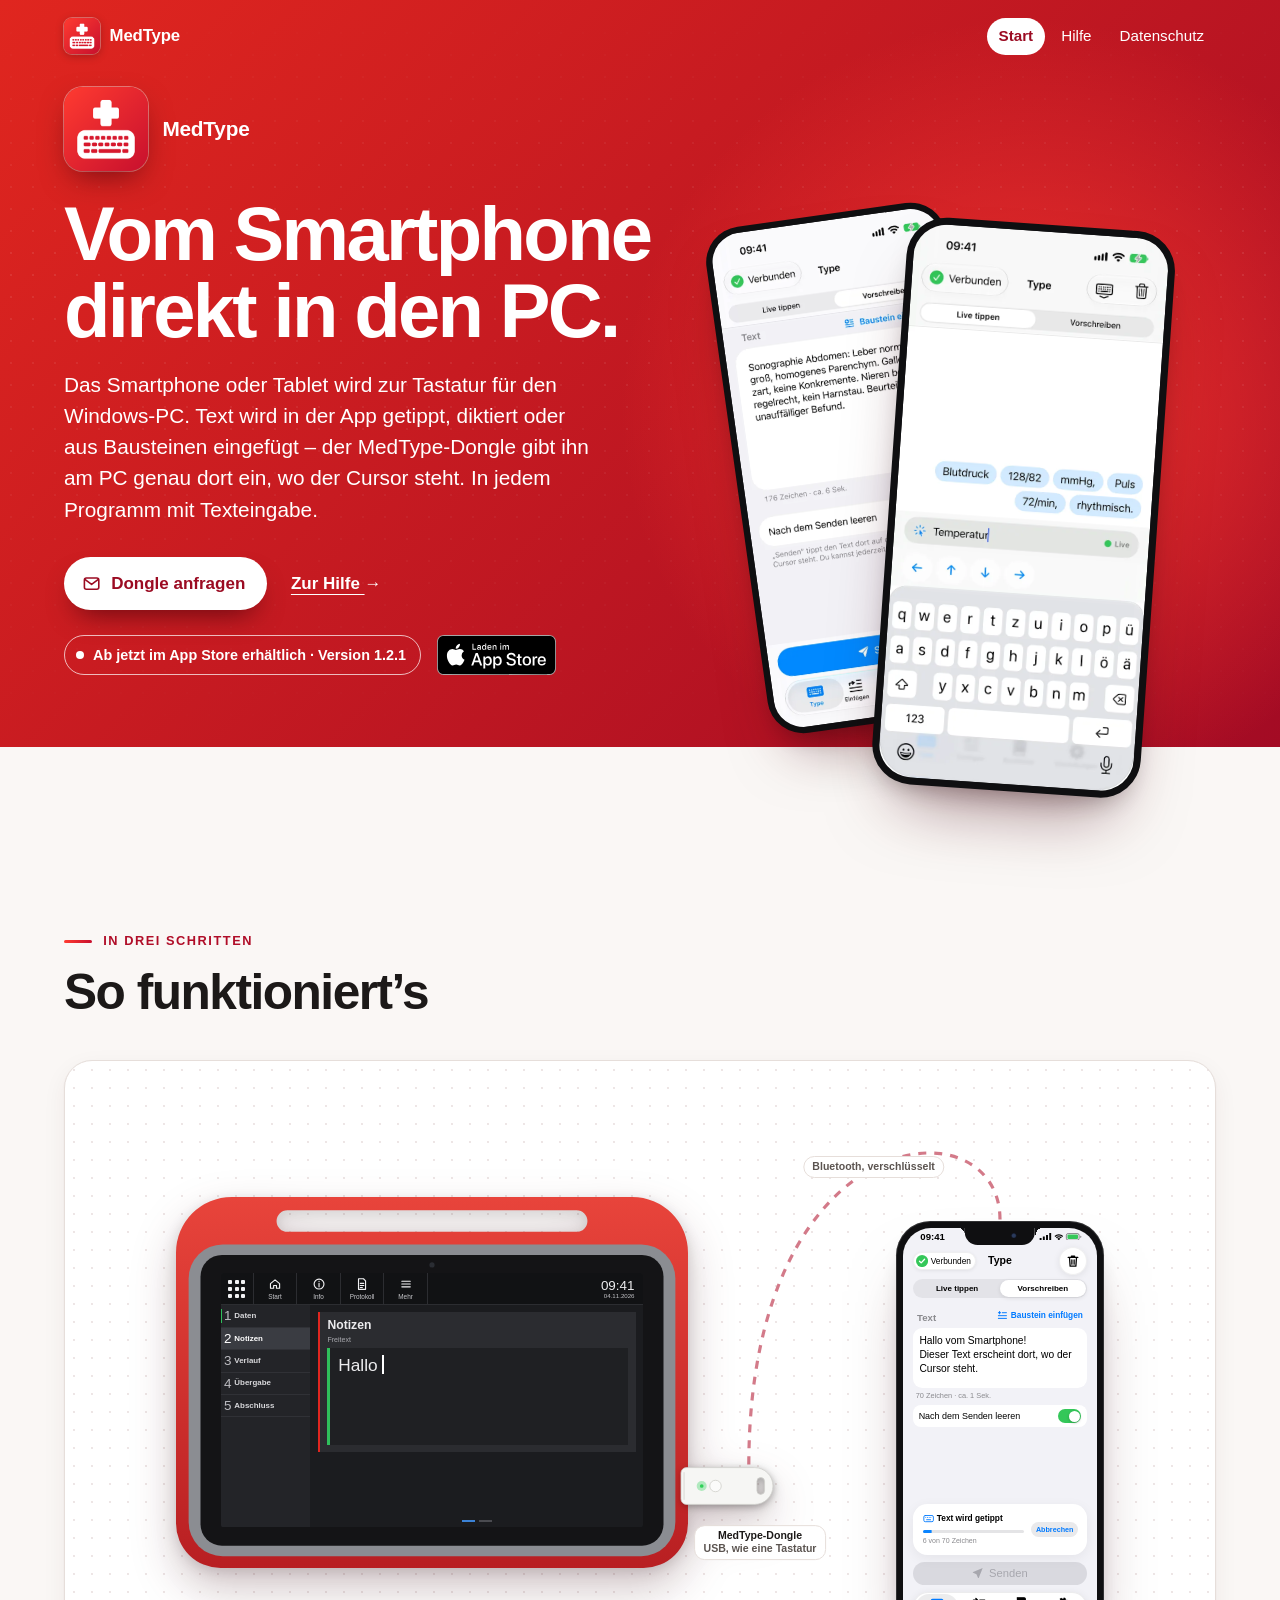
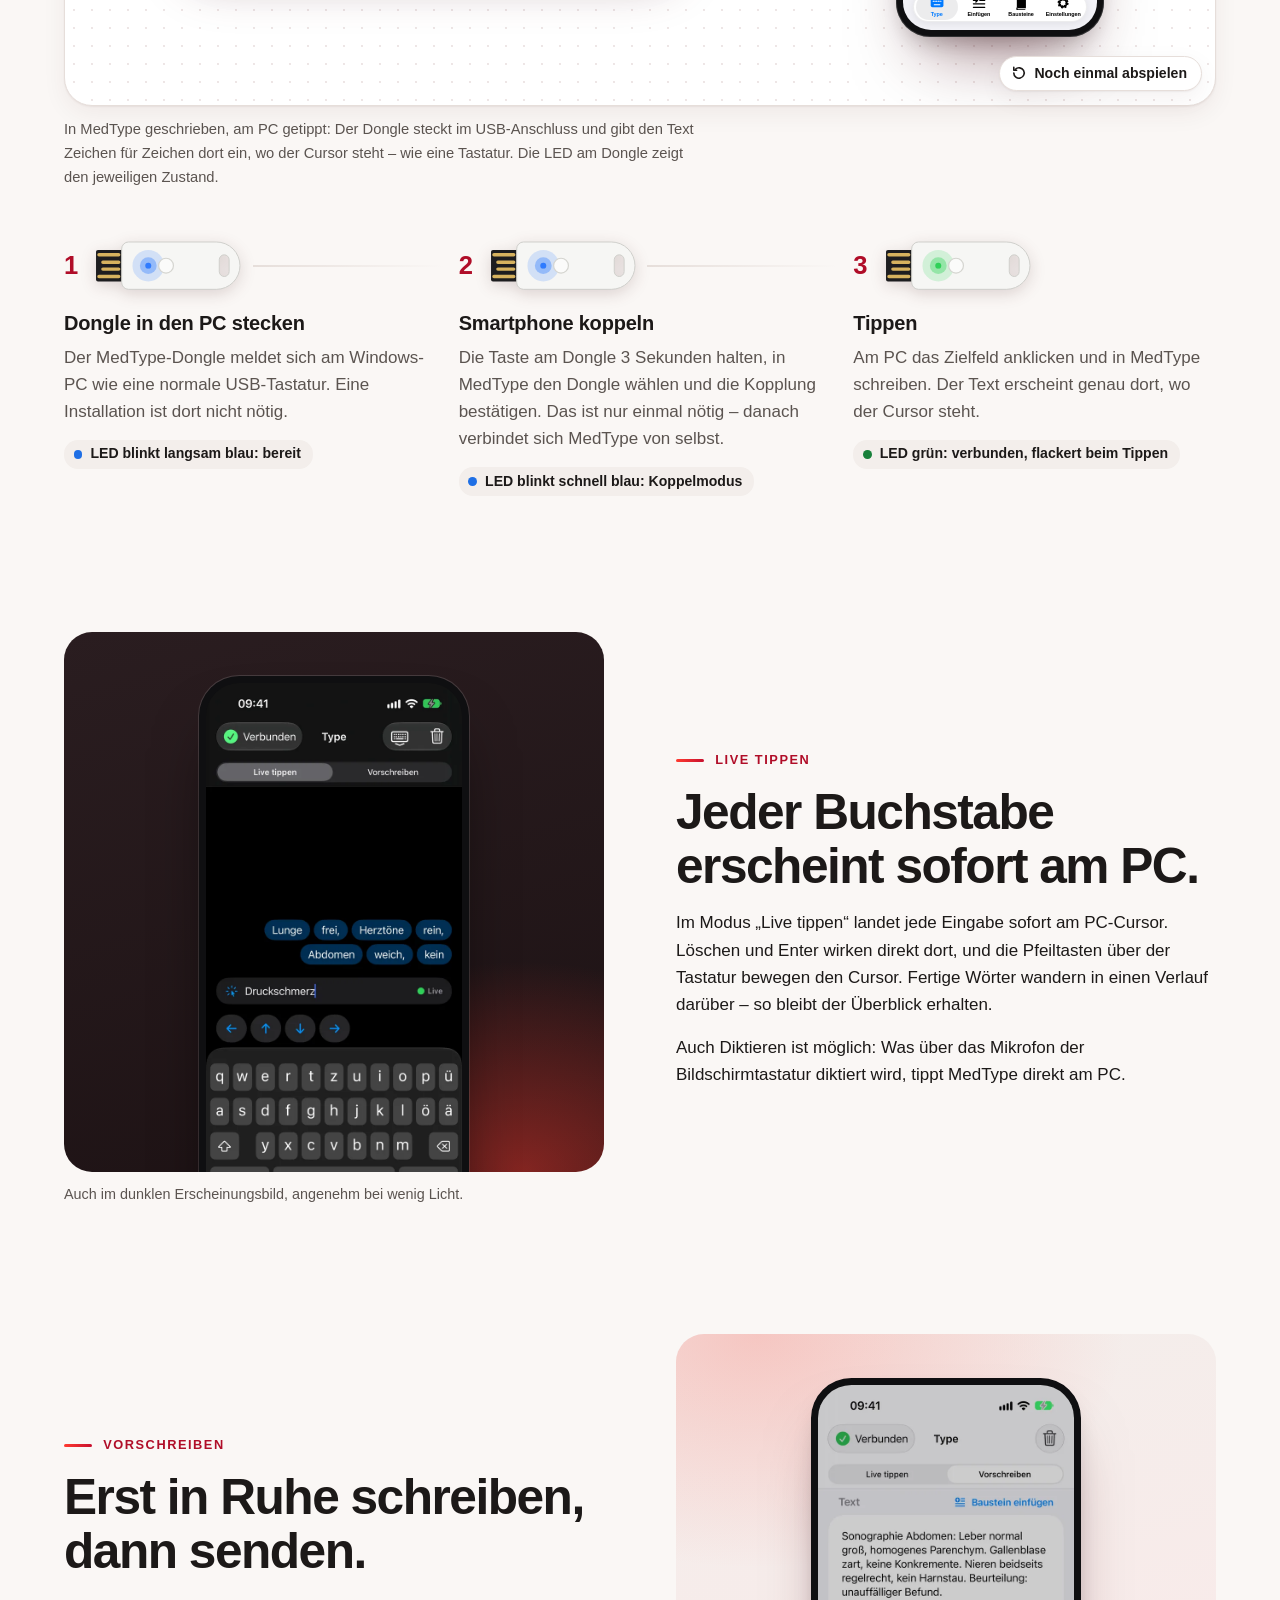
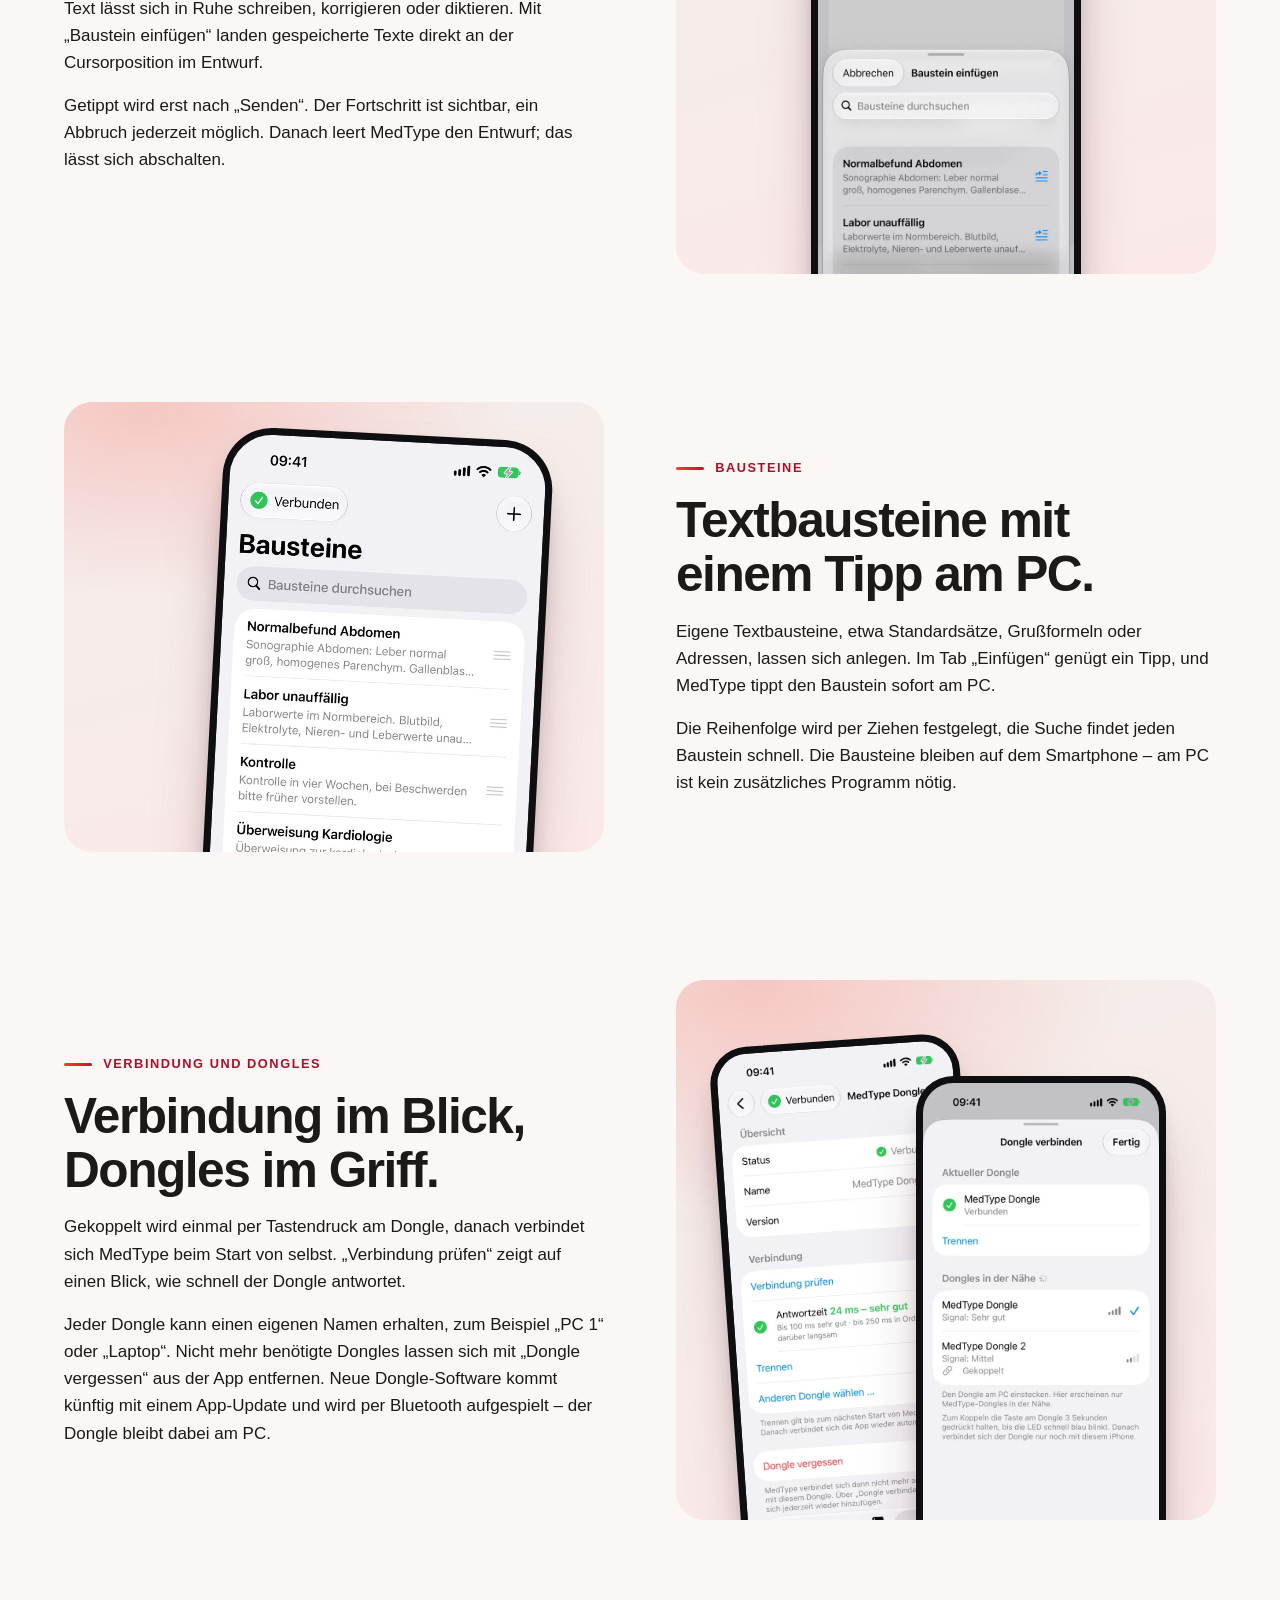
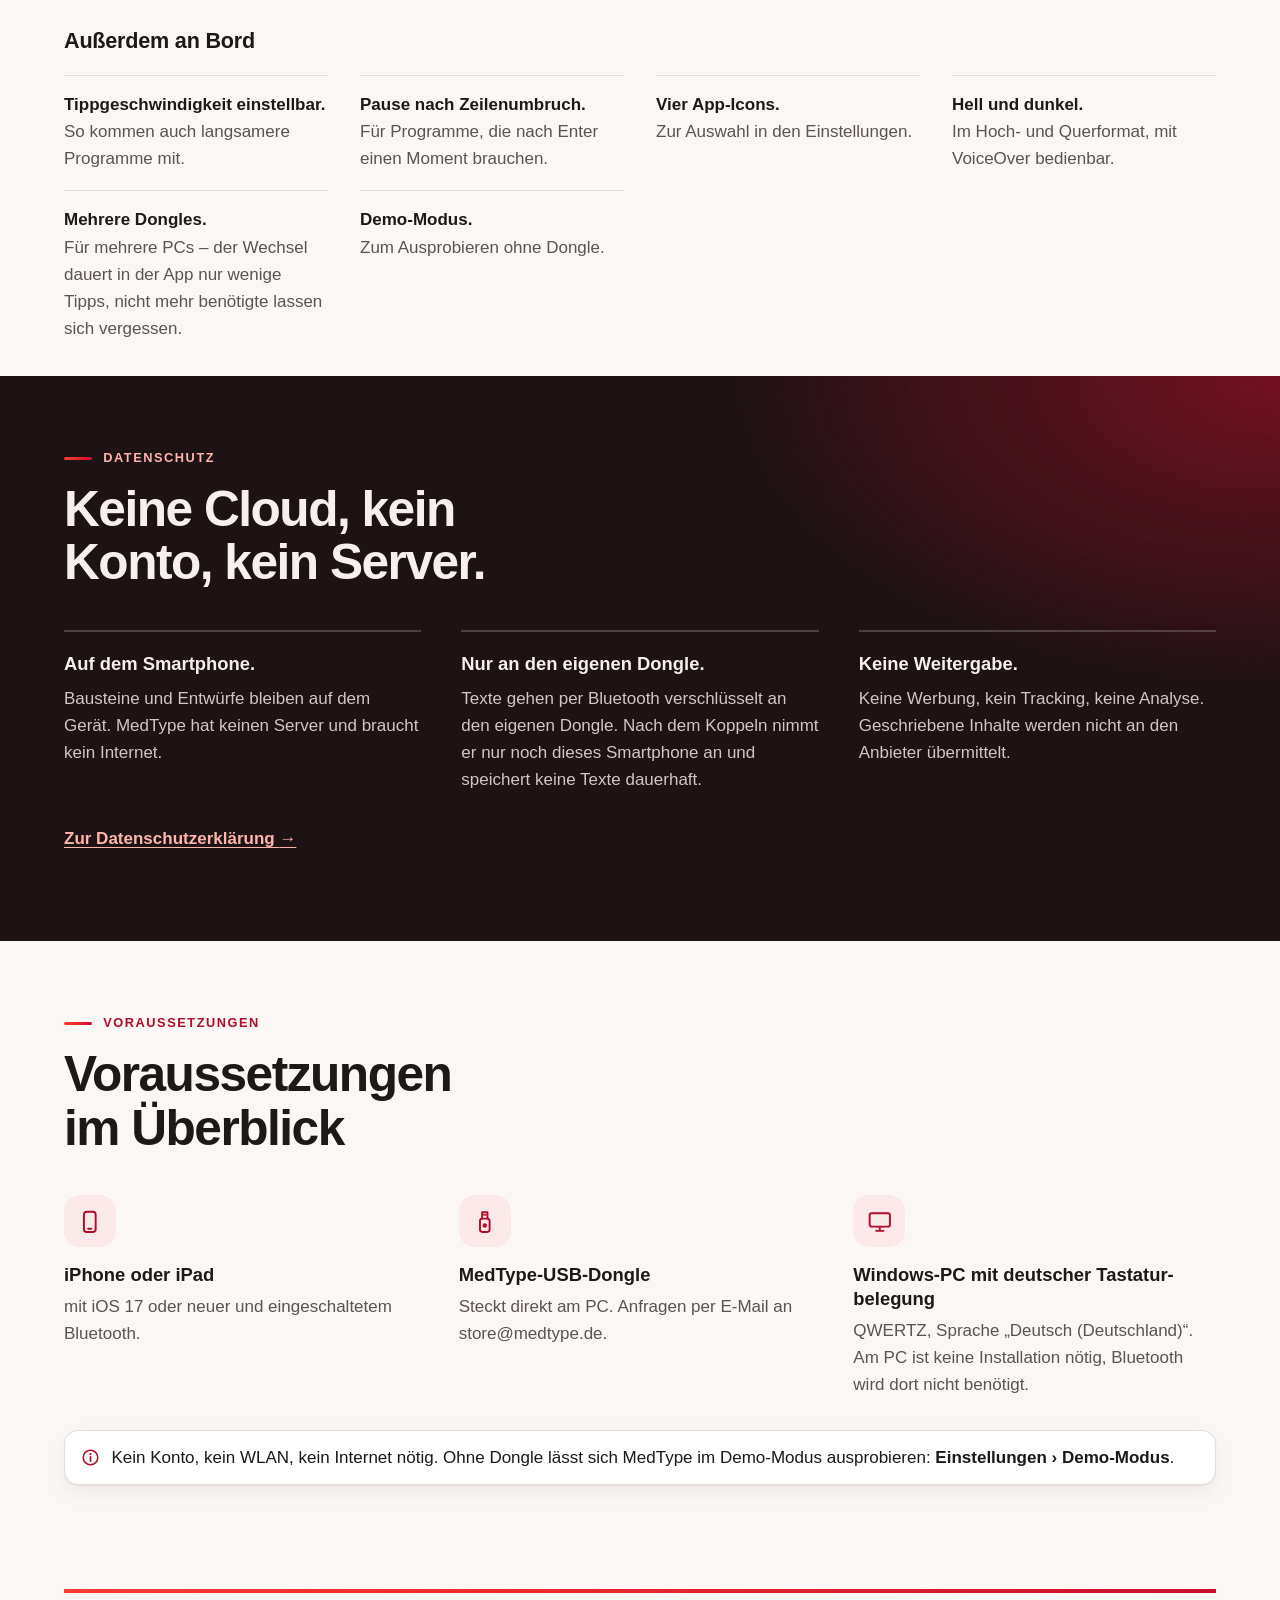
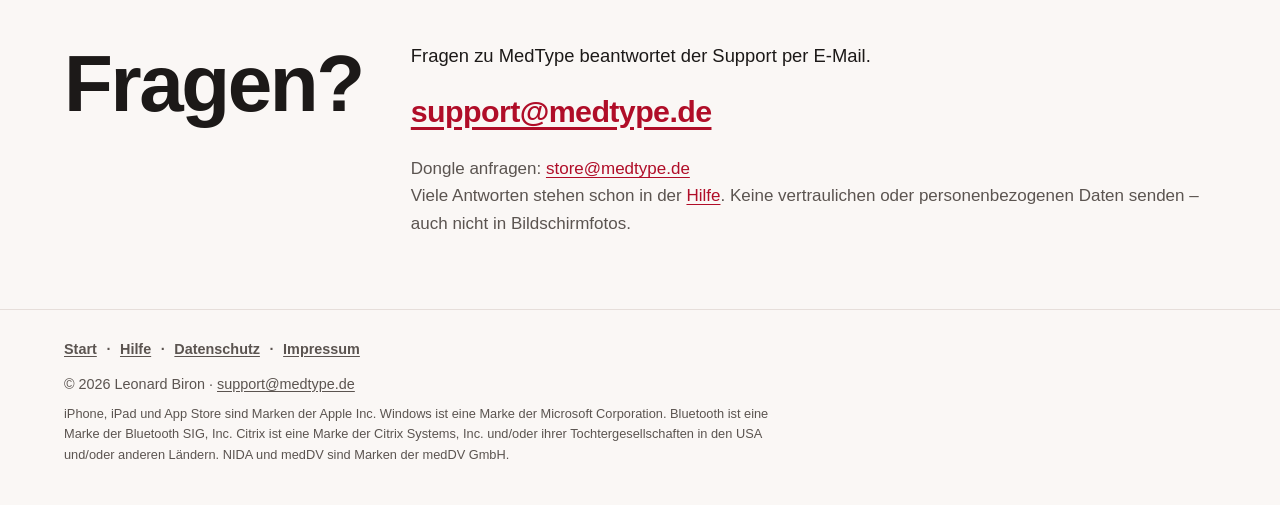
==== index.html @ 0b3026fb "feat: Häufige Frage zu NIDA mit Hinweis und Markenhinweis für NIDA und medDV" ====
<!doctype html>
<html lang="de">
<head>
<meta charset="utf-8">
<meta name="viewport" content="width=device-width, initial-scale=1">
<meta name="color-scheme" content="light dark">
<meta name="google-site-verification" content="3p1CCMDouJlYl9yKoVGv254EVnfVatpFB9HEqiTGylo">
<title>MedType – Smartphone als Tastatur für den Windows-PC</title>
<script>/* Adresse ohne „.html“ anzeigen */(function(){var p=location.pathname;if(/\.html$/.test(p)){history.replaceState(null,"",(/\/index\.html$/.test(p)?p.replace(/index\.html$/,""):p.replace(/\.html$/,""))+location.search+location.hash)}})();</script>
<meta name="description" content="Mit MedType und dem USB-Dongle wird das Smartphone oder Tablet zur Tastatur für den Windows-PC: tippen, diktieren, Textbausteine. Am PC ist keine Installation nötig.">
<meta name="theme-color" content="#e0261f" media="(prefers-color-scheme: light)">
<meta name="theme-color" content="#9e1a1f" media="(prefers-color-scheme: dark)">
<meta property="og:type" content="website">
<meta property="og:locale" content="de_DE">
<meta property="og:site_name" content="MedType">
<meta property="og:title" content="MedType – Smartphone als Tastatur für den PC">
<meta property="og:description" content="Tippen, diktieren, Textbausteine – der MedType-Dongle tippt den Text am Windows-PC dort, wo der Cursor steht. Keine Installation, kein Konto, keine Cloud.">
<meta property="og:url" content="https://medtype.de/">
<meta property="og:image" content="https://medtype.de/assets/og-image.jpg">
<meta property="og:image:width" content="1200">
<meta property="og:image:height" content="630">
<meta property="og:image:alt" content="MedType-App-Icon, der Satz „Vom Smartphone direkt in den PC.“ und zwei Smartphones mit der App">
<meta name="twitter:card" content="summary_large_image">
<link rel="icon" type="image/png" sizes="64x64" href="assets/favicon-64.png">
<link rel="apple-touch-icon" href="assets/apple-touch-icon.png">
<link rel="canonical" href="https://medtype.de/">
<!-- Seitenname für die Google-Suche: zeigt „MedType“ statt „medtype.de“ über dem Treffer. -->
<script type="application/ld+json">
{
  "@context": "https://schema.org",
  "@type": "WebSite",
  "name": "MedType",
  "alternateName": "MedType App",
  "url": "https://medtype.de/"
}
</script>
<link rel="stylesheet" href="assets/site.css?v=4">
<link rel="stylesheet" href="assets/home.css?v=6">
<link rel="stylesheet" href="assets/devices.css?v=2">
<link rel="stylesheet" href="assets/flow.css?v=4">
</head>
<body class="home">
<a class="skip" href="#titel">Zum Inhalt springen</a>

<header class="band hero-band">
  <div class="band-inner">
    <div class="topnav">
      <a class="brand" href="./">
        <img src="assets/icon-256.png" width="36" height="36" alt="">
        <span class="brand-name">MedType</span>
      </a>
      <nav class="site-nav" aria-label="Hauptnavigation">
        <ul>
          <li><a href="./" aria-current="page">Start</a></li>
          <li><a href="/hilfe">Hilfe</a></li>
          <li><a href="/datenschutz">Datenschutz</a></li>
        </ul>
      </nav>
    </div>

    <div class="hero">
      <div class="hero-copy">
        <p class="hero-app">
          <img class="hero-icon" src="assets/icon-256.png" width="84" height="84" alt="">
          MedType
        </p>
        <h1 id="titel">Vom Smartphone direkt in den PC.</h1>
        <p class="hero-lead">Das Smartphone oder Tablet wird zur Tastatur für den Windows-PC. Text wird in der App getippt,
          diktiert oder aus Bausteinen eingefügt – der MedType-Dongle gibt ihn am PC genau
          dort ein, wo der Cursor steht. In jedem Programm mit Texteingabe.</p>
        <div class="hero-actions">
          <a class="hero-cta" href="mailto:store@medtype.de?subject=Dongle%20f%C3%BCr%20MedType">
            <svg viewBox="0 0 24 24" aria-hidden="true" fill="none" stroke="currentColor" stroke-width="2" stroke-linecap="round" stroke-linejoin="round"><rect x="3" y="5" width="18" height="14" rx="2.5"/><path d="m4 7 8 6 8-6"/></svg>
            Dongle anfragen
          </a>
          <a class="hero-link" href="/hilfe">Zur Hilfe <span aria-hidden="true">→</span></a>
        </div>
        <div class="hero-meta">
          <p class="status"><span class="status-dot" aria-hidden="true"></span>Ab jetzt im App Store erhältlich · Version 1.2.1</p>
          <a class="app-store-badge" href="https://apps.apple.com/de/app/medtype/id6821332885"
            aria-label="MedType im App Store laden">
            <img src="assets/app-store-de.svg" alt="Laden im App Store" width="120" height="40">
          </a>
        </div>
      </div>

      <div class="hero-visual">
        <div class="phone phone--back">
          <picture>
            <source type="image/webp" srcset="assets/02-vorschreiben.webp">
            <img src="assets/02-vorschreiben.jpg" width="600" height="1304" decoding="async"
              alt="MedType im Modus „Vorschreiben“: ein fertig geschriebener Beispieltext, darunter der Schalter „Nach dem Senden leeren“ und der Knopf „Senden“.">
          </picture>
        </div>
        <div class="phone phone--front">
          <picture>
            <source type="image/webp" srcset="assets/01-live-tippen.webp">
            <img src="assets/01-live-tippen.jpg" width="600" height="1304" fetchpriority="high" decoding="async"
              alt="MedType im Modus „Live tippen“: Die bereits getippten Wörter stehen als Verlauf über der Eingabezeile, darunter Pfeiltasten und die Bildschirmtastatur.">
          </picture>
        </div>
      </div>
    </div>
  </div>
</header>

<main id="inhalt">

  <section class="section how" aria-labelledby="so">
    <div class="wrap">
      <div class="section-head">
        <p class="kicker">In drei Schritten</p>
        <h2 class="display" id="so">So funktioniert’s</h2>
      </div>

      <figure class="flow">
        <div class="flow-frame">
          <div class="flow-stage" role="img"
            aria-label="Ein robuster Tablet-PC mit Griff, an der rechten Seite unten steckt der MedType-Dongle im USB-Anschluss. Daneben ein Smartphone mit MedType im Modus „Vorschreiben“. Nach „Senden“ geht der Text verschlüsselt per Bluetooth an den Dongle und erscheint auf dem Tablet-PC Zeichen für Zeichen im Textfeld, dort wo der Cursor steht.">
            <div class="flow-scene">

              <!-- Robuster Tablet-PC mit Griff; der Dongle steckt rechts unten seitlich im USB-Anschluss -->
              <div class="fl-pad">
                <svg class="fl-pad-art" viewBox="0 0 1380 1000" aria-hidden="true">
                  <defs>
                    <linearGradient id="fl-shell" x1="0" y1="0" x2="0" y2="1">
                      <stop offset="0" class="fl-shell-hi"/>
                      <stop offset="1" class="fl-shell-lo"/>
                    </linearGradient>
                  </defs>
                  <path fill="url(#fl-shell)" fill-rule="evenodd"
                    d="M150 0H1230A150 150 0 0 1 1380 150V880A120 120 0 0 1 1260 1000H120A120 120 0 0 1 0 880V150A150 150 0 0 1 150 0ZM300 36H1080A29 29 0 0 1 1109 65A29 29 0 0 1 1080 94H300A29 29 0 0 1 271 65A29 29 0 0 1 300 36Z"/>
                  <rect class="fl-bumper" x="34" y="128" width="1312" height="840" rx="92"/>
                  <rect class="fl-bezel" x="66" y="156" width="1248" height="784" rx="58"/>
                  <circle class="fl-cam" cx="690" cy="183" r="7"/>
                  <rect class="fl-port" x="1366" y="747" width="14" height="66" rx="3"/>
                </svg>
                <div class="fl-screen">
                  <div class="fl-toolbar">
                    <span class="fl-apps"><i></i><i></i><i></i><i></i><i></i><i></i><i></i><i></i><i></i></span>
                    <span class="fl-tool"><svg viewBox="0 0 20 20"><path d="M3.5 9.5 10 4l6.5 5.5V16h-4.5v-4h-4v4H3.5z"/></svg><em>Start</em></span>
                    <span class="fl-tool"><svg viewBox="0 0 20 20"><circle cx="10" cy="10" r="7"/><path d="M10 9v5M10 6.2v.1"/></svg><em>Info</em></span>
                    <span class="fl-tool"><svg viewBox="0 0 20 20"><path d="M5 2.5h7l3 3v12H5zM7.5 9h5M7.5 12h5M7.5 15h3"/></svg><em>Protokoll</em></span>
                    <span class="fl-tool"><svg viewBox="0 0 20 20"><path d="M4 6h12M4 10h12M4 14h12"/></svg><em>Mehr</em></span>
                    <span class="fl-clock"><b>09:41</b><small>04.11.2026</small></span>
                  </div>
                  <div class="fl-body">
                    <ol class="fl-nav">
                      <li><b>1</b>Daten</li>
                      <li class="is-on"><b>2</b>Notizen</li>
                      <li><b>3</b>Verlauf</li>
                      <li><b>4</b>Übergabe</li>
                      <li><b>5</b>Abschluss</li>
                    </ol>
                    <div class="fl-main">
                      <div class="fl-card">
                        <p class="fl-card-title">Notizen</p>
                        <p class="fl-label">Freitext</p>
                        <div class="fl-input"><span class="fl-typed">Hallo vom Smartphone!
Dieser Text erscheint dort, wo der Cursor steht.</span><span class="fl-caret"></span></div>
                      </div>
                      <span class="fl-pages"><i class="is-on"></i><i></i></span>
                    </div>
                  </div>
                </div>
                <svg class="fl-dongle" viewBox="0 0 120 48" aria-hidden="true">
                  <path class="fl-case" fill-rule="evenodd"
                    d="M7 0H96A24 24 0 0 1 96 48H7A7 7 0 0 1 0 41V7A7 7 0 0 1 7 0ZM99 18A5 5 0 0 1 109 18V30A5 5 0 0 1 99 30Z"/>
                  <path class="fl-case-edge" d="M4 6V42"/>
                  <circle class="fl-led-glow" cx="27" cy="24" r="6.5"/>
                  <circle class="fl-led" cx="27" cy="24" r="2.4"/>
                  <circle class="fl-button" cx="45" cy="24" r="7.5"/>
                </svg>
              </div>

              <!-- Funkstrecke von der Oberkante des Smartphones zum Dongle; schmal untereinander, breit nebeneinander -->
              <svg class="fl-wire fl-wire--narrow" viewBox="0 0 240 480" aria-hidden="true">
                <path class="fl-dash" d="M120 249C120 190 214 175 214 121"/>
                <path class="fl-pulse" pathLength="100" d="M120 249C120 190 214 175 214 121"/>
                <path class="fl-pulse fl-pulse--2" pathLength="100" d="M120 249C120 190 214 175 214 121"/>
                <path class="fl-pulse fl-pulse--3" pathLength="100" d="M120 249C120 190 214 175 214 121"/>
              </svg>
              <svg class="fl-wire fl-wire--wide" viewBox="0 0 580 340" aria-hidden="true">
                <path class="fl-dash" d="M515 74C515 0 358 10 358 228"/>
                <path class="fl-pulse" pathLength="100" d="M515 74C515 0 358 10 358 228"/>
                <path class="fl-pulse fl-pulse--2" pathLength="100" d="M515 74C515 0 358 10 358 228"/>
                <path class="fl-pulse fl-pulse--3" pathLength="100" d="M515 74C515 0 358 10 358 228"/>
              </svg>
              <span class="fl-tag fl-tag--bt">Bluetooth, <span>verschlüsselt</span></span>
              <span class="fl-tag fl-tag--usb"><b>MedType-Dongle</b> <span>USB, wie eine Tastatur</span></span>

              <!-- Smartphone mit MedType im Modus „Vorschreiben“ -->
              <div class="fl-phone">
                <div class="fl-app">
                  <span class="fl-notch"></span>
                  <div class="fl-statusbar">
                    <span>09:41</span>
                    <svg viewBox="0 0 66 12"><path d="M1 8h3v4H1zM6 5.5h3V12H6zM11 3h3v9h-3zM16 0h3v12h-3zM31 11.5l-2.4-2.5a3.4 3.4 0 0 1 4.8 0zM26.4 6.8a6.5 6.5 0 0 1 9.2 0l-1.5 1.5a4.4 4.4 0 0 0-6.2 0zM24.2 4.6a9.6 9.6 0 0 1 13.6 0l-1.5 1.5a7.5 7.5 0 0 0-10.6 0z"/><rect x="42.75" y=".75" width="20" height="10.5" rx="3" fill="none" stroke="currentColor" stroke-opacity=".45" stroke-width="1.5"/><rect x="44.5" y="2.5" width="16.5" height="7" rx="1.6" class="fl-battery"/><path d="M64.5 4.2v3.6a1.8 1.8 0 0 0 0-3.6z" opacity=".45"/></svg>
                  </div>
                  <div class="fl-head">
                    <span class="fl-chip"><svg viewBox="0 0 20 20"><circle cx="10" cy="10" r="10" class="fl-ok"/><path d="m5.8 10.3 2.8 2.8 5.6-6" fill="none" stroke="#fff" stroke-width="2.2" stroke-linecap="round" stroke-linejoin="round"/></svg>Verbunden</span>
                    <b class="fl-title">Type</b>
                    <span class="fl-round"><svg viewBox="0 0 20 20" fill="none" stroke="currentColor" stroke-width="1.6" stroke-linecap="round" stroke-linejoin="round"><path d="M4 5.5h12M8 5.5V4h4v1.5M5.6 5.5l.8 11h7.2l.8-11M8.6 8.5v5.5M11.4 8.5v5.5"/></svg></span>
                  </div>
                  <div class="fl-seg"><span>Live tippen</span><span class="is-on">Vorschreiben</span></div>
                  <div class="fl-row">
                    <span>Text</span>
                    <span class="fl-link"><svg viewBox="0 0 20 20" fill="none" stroke="currentColor" stroke-width="1.8" stroke-linecap="round"><path d="M2.5 5h4.5M4.75 2.75v4.5M10 5h7.5M2.5 10.5h15M2.5 15.5h15"/></svg>Baustein einfügen</span>
                  </div>
                  <p class="fl-field"><span class="fl-draft">Hallo vom Smartphone!<br>Dieser Text erscheint dort, wo der Cursor steht.</span><span class="fl-ph">Text schreiben, einfügen oder diktieren</span></p>
                  <p class="fl-count"><span class="fl-count-full">70 Zeichen · ca. 1 Sek.</span><span class="fl-count-empty">0 Zeichen</span></p>
                  <p class="fl-toggle"><span>Nach dem Senden leeren</span><i class="fl-switch"></i></p>
                  <div class="fl-space">
                    <div class="fl-progress">
                      <div class="fl-busy">
                        <p class="fl-ptitle"><svg viewBox="0 0 20 20" fill="none" stroke="currentColor" stroke-width="1.6" stroke-linecap="round"><rect x="1.5" y="4.5" width="17" height="11" rx="2.5"/><path d="M5 8h.01M8 8h.01M11 8h.01M14 8h.01M6.5 12h7"/></svg>Text wird getippt</p>
                        <span class="fl-pbar"><i></i></span>
                        <p class="fl-psub"><span class="fl-pcount">70</span> von 70 Zeichen</p>
                      </div>
                      <span class="fl-cancel">Abbrechen</span>
                      <div class="fl-done">
                        <svg viewBox="0 0 20 20"><circle cx="10" cy="10" r="10" class="fl-ok"/><path d="m5.8 10.3 2.8 2.8 5.6-6" fill="none" stroke="#fff" stroke-width="2.2" stroke-linecap="round" stroke-linejoin="round"/></svg>
                        <p><b>Fertig getippt</b><span>Der Text steht jetzt auf dem PC.</span></p>
                      </div>
                    </div>
                  </div>
                  <span class="fl-send"><svg viewBox="0 0 20 20"><path d="M18.2 1.8 1.9 8.4c-.7.3-.6 1.2 0 1.5l5.7 2.5 2.5 5.7c.3.6 1.2.7 1.5 0z"/></svg>Senden</span>
                  <div class="fl-tabs">
                    <span class="is-on"><svg viewBox="0 0 20 20"><rect x="1" y="4" width="18" height="12" rx="2.5"/><path d="M4.5 7.5h1.5M8 7.5h1.5M11.5 7.5h1.5M15 7.5h.5M6 12.5h8" stroke="#fff" stroke-width="1.5" stroke-linecap="round"/></svg>Type</span>
                    <span><svg viewBox="0 0 20 20" fill="none" stroke="currentColor" stroke-width="1.8" stroke-linecap="round" stroke-linejoin="round"><path d="M2 6h6m-2.5-2.5L8 6 5.5 8.5M11 6h7M2 11h16M2 16h16"/></svg>Einfügen</span>
                    <span><svg viewBox="0 0 20 20"><path d="M4 2.5h10.5A1.5 1.5 0 0 1 16 4v12.5H5.5a1.5 1.5 0 0 0 0 3H16" fill="none" stroke="currentColor" stroke-width="1.6"/><path d="M4 2.5h10.5A1.5 1.5 0 0 1 16 4v12H5.5A1.5 1.5 0 0 0 4 17.5z"/></svg>Bausteine</span>
                    <span><svg viewBox="0 0 20 20"><circle cx="10" cy="10" r="5.6" fill="none" stroke="currentColor" stroke-width="4.4" stroke-dasharray="2.2 2.2"/><circle cx="10" cy="10" r="5.2" fill="none" stroke="currentColor" stroke-width="2.6"/></svg>Einstellungen</span>
                  </div>
                </div>
              </div>

            </div>
          </div>
        </div>
        <figcaption>In MedType geschrieben, am PC getippt: Der Dongle steckt im USB-Anschluss und gibt den Text
          Zeichen für Zeichen dort ein, wo der Cursor steht – wie eine Tastatur. Die LED am Dongle zeigt den jeweiligen
          Zustand.</figcaption>
      </figure>

      <ol class="how-steps">
        <li>
          <span class="how-stick" aria-hidden="true">
            <b class="how-num">1</b>
            <svg class="dv-stick dv-stick--slow" viewBox="0 0 146 48">
              <rect class="hs-plug" x="0" y="8" width="30" height="32" rx="2"/>
              <path class="hs-pins" d="M3 13h20M7 20.5h16M7 27.5h16M3 35h20"/>
              <path class="hs-case" fill-rule="evenodd"
                d="M33 0H122A24 24 0 0 1 122 48H33A7 7 0 0 1 26 41V7A7 7 0 0 1 33 0ZM125 18A5 5 0 0 1 135 18V30A5 5 0 0 1 125 30Z"/>
              <circle class="hs-hole" cx="53" cy="24" r="3"/>
              <g class="hs-on"><circle cx="53" cy="24" r="16" opacity=".18"/><circle cx="53" cy="24" r="8.5" opacity=".38"/><circle cx="53" cy="24" r="3"/></g>
              <circle class="hs-button" cx="71" cy="24" r="7.5"/>
            </svg>
          </span>
          <h3>Dongle in den PC stecken</h3>
          <p>Der MedType-Dongle meldet sich am Windows-PC wie eine normale USB-Tastatur. Eine Installation ist dort
            nicht nötig.</p>
          <p class="led-note"><span class="led-dot led-dot--blue led-dot--slow" aria-hidden="true"></span>LED blinkt langsam blau:
            bereit</p>
        </li>
        <li>
          <span class="how-stick" aria-hidden="true">
            <b class="how-num">2</b>
            <svg class="dv-stick dv-stick--fast" viewBox="0 0 146 48">
              <rect class="hs-plug" x="0" y="8" width="30" height="32" rx="2"/>
              <path class="hs-pins" d="M3 13h20M7 20.5h16M7 27.5h16M3 35h20"/>
              <path class="hs-case" fill-rule="evenodd"
                d="M33 0H122A24 24 0 0 1 122 48H33A7 7 0 0 1 26 41V7A7 7 0 0 1 33 0ZM125 18A5 5 0 0 1 135 18V30A5 5 0 0 1 125 30Z"/>
              <circle class="hs-hole" cx="53" cy="24" r="3"/>
              <g class="hs-on"><circle cx="53" cy="24" r="16" opacity=".18"/><circle cx="53" cy="24" r="8.5" opacity=".38"/><circle cx="53" cy="24" r="3"/></g>
              <circle class="hs-button" cx="71" cy="24" r="7.5"/>
            </svg>
          </span>
          <h3>Smartphone koppeln</h3>
          <p>Die Taste am Dongle 3 Sekunden halten, in MedType den Dongle wählen und die Kopplung bestätigen. Das ist
            nur einmal nötig – danach verbindet sich MedType von selbst.</p>
          <p class="led-note"><span class="led-dot led-dot--blue led-dot--fast" aria-hidden="true"></span>LED blinkt schnell blau:
            Koppelmodus</p>
        </li>
        <li>
          <span class="how-stick" aria-hidden="true">
            <b class="how-num">3</b>
            <svg class="dv-stick dv-stick--typing" viewBox="0 0 146 48">
              <rect class="hs-plug" x="0" y="8" width="30" height="32" rx="2"/>
              <path class="hs-pins" d="M3 13h20M7 20.5h16M7 27.5h16M3 35h20"/>
              <path class="hs-case" fill-rule="evenodd"
                d="M33 0H122A24 24 0 0 1 122 48H33A7 7 0 0 1 26 41V7A7 7 0 0 1 33 0ZM125 18A5 5 0 0 1 135 18V30A5 5 0 0 1 125 30Z"/>
              <circle class="hs-hole" cx="53" cy="24" r="3"/>
              <g class="hs-on"><circle cx="53" cy="24" r="16" opacity=".18"/><circle cx="53" cy="24" r="8.5" opacity=".38"/><circle cx="53" cy="24" r="3"/></g>
              <circle class="hs-button" cx="71" cy="24" r="7.5"/>
            </svg>
          </span>
          <h3>Tippen</h3>
          <p>Am PC das Zielfeld anklicken und in MedType schreiben. Der Text erscheint genau dort, wo
            der Cursor steht.</p>
          <p class="led-note"><span class="led-dot led-dot--green led-dot--typing" aria-hidden="true"></span>LED grün: verbunden,
            flackert beim Tippen</p>
        </li>
      </ol>
    </div>
  </section>

  <div class="features wrap">

    <section class="feature" aria-labelledby="live">
      <figure class="feature-media">
        <div class="stage stage--dark">
          <div class="phone">
            <picture>
              <source type="image/webp" srcset="assets/08-live-dunkel.webp">
              <img src="assets/08-live-dunkel.jpg" width="600" height="1304" loading="lazy" decoding="async"
                alt="„Live tippen“ im dunklen Erscheinungsbild: Verlauf der getippten Wörter, die Eingabezeile mit dem Hinweis „Live“, Pfeiltasten und Tastatur.">
            </picture>
          </div>
        </div>
        <figcaption>Auch im dunklen Erscheinungsbild, angenehm bei wenig Licht.</figcaption>
      </figure>
      <div class="feature-copy">
        <p class="kicker">Live tippen</p>
        <h2 class="display" id="live">Jeder Buchstabe erscheint sofort am PC.</h2>
        <p>Im Modus „Live tippen“ landet jede Eingabe sofort am PC-Cursor. Löschen und Enter wirken direkt dort,
          und die Pfeiltasten über der Tastatur bewegen den Cursor. Fertige Wörter wandern in einen Verlauf darüber –
          so bleibt der Überblick erhalten.</p>
        <p>Auch Diktieren ist möglich: Was über das Mikrofon der Bildschirmtastatur diktiert wird, tippt MedType
          direkt am PC.</p>
      </div>
    </section>

    <section class="feature feature--flip" aria-labelledby="vorschreiben">
      <figure class="feature-media">
        <div class="stage">
          <div class="phone">
            <picture>
              <source type="image/webp" srcset="assets/03-baustein-einfuegen.webp">
              <img src="assets/03-baustein-einfuegen.jpg" width="600" height="1304" loading="lazy" decoding="async"
                alt="Auswahl „Baustein einfügen“ über einem Entwurf: ein Suchfeld und eine Liste gespeicherter Textbausteine, jeweils mit Titel und Textanfang.">
            </picture>
          </div>
        </div>
      </figure>
      <div class="feature-copy">
        <p class="kicker">Vorschreiben</p>
        <h2 class="display" id="vorschreiben">Erst in Ruhe schreiben, dann senden.</h2>
        <p>Text lässt sich in Ruhe schreiben, korrigieren oder diktieren. Mit „Baustein einfügen“ landen gespeicherte Texte
          direkt an der Cursorposition im Entwurf.</p>
        <p>Getippt wird erst nach „Senden“. Der Fortschritt ist sichtbar, ein Abbruch jederzeit möglich.
          Danach leert MedType den Entwurf; das lässt sich abschalten.</p>
      </div>
    </section>

    <section class="feature" aria-labelledby="bausteine">
      <figure class="feature-media">
        <div class="stage stage--wide">
          <div class="phone">
            <picture>
              <source type="image/webp" srcset="assets/05-bausteine.webp">
              <img src="assets/05-bausteine.jpg" width="600" height="1304" loading="lazy" decoding="async"
                alt="Tab „Bausteine“ mit Suchfeld und einer Liste eigener Textbausteine mit Titel und Textanfang, rechts in jeder Zeile ein Griff zum Umsortieren.">
            </picture>
          </div>
        </div>
      </figure>
      <div class="feature-copy">
        <p class="kicker">Bausteine</p>
        <h2 class="display" id="bausteine">Textbausteine mit einem Tipp am PC.</h2>
        <p>Eigene Textbausteine, etwa Standardsätze, Grußformeln oder Adressen, lassen sich anlegen. Im Tab „Einfügen“
          genügt ein Tipp, und MedType tippt den Baustein sofort am PC.</p>
        <p>Die Reihenfolge wird per Ziehen festgelegt, die Suche findet jeden Baustein schnell. Die Bausteine bleiben
          auf dem Smartphone – am PC ist kein zusätzliches Programm nötig.</p>
      </div>
    </section>

    <section class="feature feature--flip" aria-labelledby="verbindung">
      <figure class="feature-media">
        <div class="stage stage--duo">
          <div class="phone">
            <picture>
              <source type="image/webp" srcset="assets/06-dongle.webp">
              <img src="assets/06-dongle.jpg" width="600" height="1304" loading="lazy" decoding="async"
                alt="Dongle-Seite in den Einstellungen: Status „Verbunden“, Name „MedType Dongle“, Version 4.2, „Verbindung prüfen“ mit der Antwortzeit 24 ms – sehr gut, und darunter „Dongle vergessen“.">
            </picture>
          </div>
          <div class="phone">
            <picture>
              <source type="image/webp" srcset="assets/07-verbinden.webp">
              <img src="assets/07-verbinden.jpg" width="600" height="1304" loading="lazy" decoding="async"
                alt="Fenster „Dongle verbinden“: der aktuelle Dongle „Verbunden“, darunter „Dongles in der Nähe“ mit Signalstärke und dem Hinweis, zum Koppeln die Taste am Dongle 3 Sekunden zu halten.">
            </picture>
          </div>
        </div>
      </figure>
      <div class="feature-copy">
        <p class="kicker">Verbindung und Dongles</p>
        <h2 class="display" id="verbindung">Verbindung im Blick, Dongles im Griff.</h2>
        <p>Gekoppelt wird einmal per Tastendruck am Dongle, danach verbindet sich MedType beim Start von selbst.
          „Verbindung prüfen“ zeigt auf einen Blick, wie schnell der Dongle antwortet.</p>
        <p>Jeder Dongle kann einen eigenen Namen erhalten, zum Beispiel „PC 1“ oder „Laptop“. Nicht mehr
          benötigte Dongles lassen sich mit „Dongle vergessen“ aus der App entfernen. Neue Dongle-Software kommt künftig mit einem
          App-Update und wird per Bluetooth aufgespielt – der Dongle bleibt dabei am PC.</p>
      </div>
    </section>

    <section class="extras" aria-labelledby="extras">
      <h2 id="extras">Außerdem an Bord</h2>
      <ul>
        <li><strong>Tippgeschwindigkeit einstellbar.</strong> So kommen auch langsamere Programme mit.</li>
        <li><strong>Pause nach Zeilenumbruch.</strong> Für Programme, die nach Enter einen Moment brauchen.</li>
        <li><strong>Vier App-Icons.</strong> Zur Auswahl in den Einstellungen.</li>
        <li><strong>Hell und dunkel.</strong> Im Hoch- und Querformat, mit VoiceOver bedienbar.</li>
        <li><strong>Mehrere Dongles.</strong> Für mehrere PCs – der Wechsel dauert in der App nur wenige Tipps, nicht mehr benötigte lassen sich vergessen.</li>
        <li><strong>Demo-Modus.</strong> Zum Ausprobieren ohne Dongle.</li>
      </ul>
    </section>

  </div>

  <section class="section ink" aria-labelledby="daten">
    <div class="wrap">
      <p class="kicker">Datenschutz</p>
      <h2 class="display" id="daten">Keine Cloud, kein Konto, kein Server.</h2>
      <ul class="ink-list">
        <li><strong>Auf dem Smartphone.</strong> Bausteine und Entwürfe bleiben auf dem Gerät. MedType hat keinen
          Server und braucht kein Internet.</li>
        <li><strong>Nur an den eigenen Dongle.</strong> Texte gehen per Bluetooth verschlüsselt an den eigenen Dongle.
          Nach dem Koppeln nimmt er nur noch dieses Smartphone an und speichert keine Texte dauerhaft.</li>
        <li><strong>Keine Weitergabe.</strong> Keine Werbung, kein Tracking, keine Analyse. Geschriebene Inhalte
          werden nicht an den Anbieter übermittelt.</li>
      </ul>
      <p><a href="/datenschutz">Zur Datenschutzerklärung <span aria-hidden="true">→</span></a></p>
    </div>
  </section>

  <section class="section needs" aria-labelledby="brauchst">
    <div class="wrap">
      <div class="section-head">
        <p class="kicker">Voraussetzungen</p>
        <h2 class="display" id="brauchst">Voraussetzungen im Überblick</h2>
      </div>
      <ul class="needs-list">
        <li>
          <span class="needs-icon" aria-hidden="true">
            <svg viewBox="0 0 24 24" fill="none" stroke="currentColor" stroke-width="1.8" stroke-linecap="round" stroke-linejoin="round"><rect x="6.5" y="2.5" width="11" height="19" rx="2.6"/><path d="M10.5 18.5h3"/></svg>
          </span>
          <h3>iPhone oder iPad</h3>
          <p>mit iOS 17 oder neuer und eingeschaltetem Bluetooth.</p>
        </li>
        <li>
          <span class="needs-icon" aria-hidden="true">
            <svg viewBox="0 0 24 24" fill="none" stroke="currentColor" stroke-width="1.8" stroke-linecap="round" stroke-linejoin="round"><rect x="7.5" y="9" width="9" height="12.5" rx="2.2"/><path d="M9.5 9V3h5v6"/><path d="M11.2 5.5h.01M12.8 5.5h.01"/><circle cx="12" cy="15.5" r="1.2"/></svg>
          </span>
          <h3>MedType-USB-Dongle</h3>
          <p>Steckt direkt am PC. Anfragen per E-Mail an store@medtype.de.</p>
        </li>
        <li>
          <span class="needs-icon" aria-hidden="true">
            <svg viewBox="0 0 24 24" fill="none" stroke="currentColor" stroke-width="1.8" stroke-linecap="round" stroke-linejoin="round"><rect x="2.5" y="4" width="19" height="12.5" rx="1.8"/><path d="M8.5 20.5h7M12 16.5v4"/></svg>
          </span>
          <h3>Windows-PC mit deutscher Tastatur&shy;belegung</h3>
          <p>QWERTZ, Sprache „Deutsch (Deutschland)“. Am PC ist keine Installation nötig, Bluetooth wird dort nicht benötigt.</p>
        </li>
      </ul>
      <p class="note needs-note">Kein Konto, kein WLAN, kein Internet nötig. Ohne Dongle lässt sich MedType im Demo-Modus ausprobieren:
        <span class="path">Einstellungen › Demo-Modus</span>.</p>
    </div>
  </section>

  <section class="section ask" aria-labelledby="fragen">
    <div class="wrap">
      <div class="ask-inner">
        <h2 class="display ask-title" id="fragen">Fragen?</h2>
        <div>
          <p class="ask-lead">Fragen zu MedType beantwortet der Support per E-Mail.</p>
          <a class="mail" href="mailto:support@medtype.de">support@medtype.de</a>
          <p class="muted">Dongle anfragen: <a href="mailto:store@medtype.de?subject=Dongle%20f%C3%BCr%20MedType">store@medtype.de</a></p>
          <p class="muted">Viele Antworten stehen schon in der <a href="/hilfe">Hilfe</a>. Keine
            vertraulichen oder personenbezogenen Daten senden – auch nicht in Bildschirmfotos.</p>
        </div>
      </div>
    </div>
  </section>

</main>

<footer class="site-footer">
  <div class="wrap">
    <nav aria-label="Fußzeile">
      <ul>
        <li><a href="./">Start</a></li>
        <li><a href="/hilfe">Hilfe</a></li>
        <li><a href="/datenschutz">Datenschutz</a></li>
        <li><a href="/impressum">Impressum</a></li>
      </ul>
    </nav>
    <p>© 2026 Leonard Biron · <a href="mailto:support@medtype.de">support@medtype.de</a></p>
    <p class="fine">iPhone, iPad und App Store sind Marken der
      Apple Inc. Windows ist eine Marke der Microsoft Corporation. Bluetooth ist eine Marke der Bluetooth SIG, Inc.
      Citrix ist eine Marke der Citrix Systems, Inc. und/oder ihrer Tochtergesellschaften in den USA und/oder anderen Ländern.
      NIDA und medDV sind Marken der medDV GmbH.</p>
  </div>
</footer>
<script src="assets/flow.js?v=3" defer></script>
</body>
</html>
---- assets/site.css ----
/* MedType – gemeinsame Gestaltung (Farben, Schrift, Kopf- und Fußzeile) für alle Seiten */

:root {
  color-scheme: light dark;
  --bg: #faf7f5;
  --surface: #ffffff;
  --surface-2: #f3eeeb;
  --text: #1c1918;
  --muted: #5b5450;
  --line: #e6deda;
  --accent: #b00d28;
  --accent-soft: #fbe9e9;
  --brand-1: #ff3b30;
  --brand-2: #c8102e;
  --band-1: #e0261f;
  --band-2: #a30b24;
  --on-band: #ffffff;
  --on-pill: #9b0b22;
  --ok: #1d7a3a;
  --ok-soft: #e8f5ec;
  --ink: #1d1214;
  --ink-text: #f6efed;
  --ink-muted: #d3c6c3;
  --ink-accent: #ffb4ad;
  --phone-bezel: #0f0f11;
  --shadow: 0 1px 2px rgba(60, 20, 20, .06), 0 8px 24px rgba(60, 20, 20, .06);
  --shadow-phone: 0 40px 70px -30px rgba(70, 8, 18, .55), 0 14px 28px -14px rgba(0, 0, 0, .35);
  --radius: 14px;
  --radius-lg: 28px;
  --measure: 44rem;
  --wide: 72rem;
  --page-w: var(--measure);
  --gutter: 16px;
  --font: -apple-system, BlinkMacSystemFont, "SF Pro Display", "Segoe UI", Roboto, "Helvetica Neue", Arial, sans-serif;
  --ease-out: cubic-bezier(.16, 1, .3, 1);
}

@media (min-width: 48rem) {
  :root { --gutter: 32px; }
}

@media (prefers-color-scheme: dark) {
  :root {
    --bg: #121011;
    --surface: #1c191a;
    --surface-2: #242021;
    --text: #f3efed;
    --muted: #b5aca8;
    --line: #322c2d;
    --accent: #ff7a70;
    --accent-soft: #2c1718;
    --band-1: #9e1a1f;
    --band-2: #5c0a17;
    --ok: #5fd38a;
    --ok-soft: #12251a;
    --ink: #1f1517;
    --shadow: 0 1px 2px rgba(0, 0, 0, .4), 0 8px 24px rgba(0, 0, 0, .3);
    --shadow-phone: 0 40px 70px -30px rgba(0, 0, 0, .85), 0 0 0 1px rgba(255, 255, 255, .12);
  }
}

/* Grundlagen */
*, *::before, *::after { box-sizing: border-box; }
html { -webkit-text-size-adjust: 100%; text-size-adjust: 100%; }
body {
  margin: 0;
  background: var(--bg);
  color: var(--text);
  font: 17px/1.6 var(--font);
  overflow-wrap: break-word;
}
img { display: block; max-width: 100%; height: auto; }
a { color: var(--accent); text-underline-offset: .15em; }
a:hover { text-decoration-thickness: 2px; }
:focus-visible { outline: 3px solid var(--accent); outline-offset: 3px; border-radius: 6px; }
.band :focus-visible, .ink :focus-visible { outline-color: #ffffff; }

/* Hinweis: ruhige Fläche mit Info-Symbol (Hilfe, Datenschutz, Startseite) */
.note {
  position: relative;
  margin: 0 0 .9rem;
  padding: .8rem 1rem .8rem 2.9rem;
  border-radius: var(--radius);
  background: var(--surface-2);
}
.note::before {
  content: ""; position: absolute; left: 1rem; top: 1.05rem;
  width: 1.2rem; height: 1.2rem;
  background: var(--accent);
  -webkit-mask: url("data:image/svg+xml,%3Csvg xmlns='http://www.w3.org/2000/svg' viewBox='0 0 24 24' fill='none' stroke='%23000' stroke-linecap='round'%3E%3Ccircle cx='12' cy='12' r='9.2' stroke-width='1.9'/%3E%3Cpath d='M12 11.2v5.3' stroke-width='2.2'/%3E%3Cpath d='M12 7.7v.1' stroke-width='2.6'/%3E%3C/svg%3E") center / contain no-repeat;
  mask: url("data:image/svg+xml,%3Csvg xmlns='http://www.w3.org/2000/svg' viewBox='0 0 24 24' fill='none' stroke='%23000' stroke-linecap='round'%3E%3Ccircle cx='12' cy='12' r='9.2' stroke-width='1.9'/%3E%3Cpath d='M12 11.2v5.3' stroke-width='2.2'/%3E%3Cpath d='M12 7.7v.1' stroke-width='2.6'/%3E%3C/svg%3E") center / contain no-repeat;
}

.wrap {
  max-width: calc(var(--page-w) + 2 * var(--gutter));
  margin-inline: auto;
  padding-inline: var(--gutter);
}
.sr-only {
  position: absolute; width: 1px; height: 1px; padding: 0; margin: -1px;
  overflow: hidden; clip: rect(0 0 0 0); white-space: nowrap; border: 0;
}
.skip {
  position: absolute; left: -999px; top: 0; z-index: 10;
  background: var(--surface); color: var(--text);
  padding: .5rem .75rem; border-radius: 8px;
}
.skip:focus { left: 1rem; top: 1rem; }

/* Kopfbereich: rotes Band mit Marke und Navigation */
.band {
  position: relative;
  background: linear-gradient(135deg, var(--band-1), var(--band-2));
  color: var(--on-band);
}
.band-inner {
  position: relative;
  z-index: 1;
  max-width: calc(var(--page-w) + 2 * var(--gutter));
  margin: 0 auto;
  padding: 1.1rem var(--gutter) 2.75rem;
}
.topnav {
  display: flex; align-items: center; justify-content: space-between; gap: 1rem;
  font-size: .95rem;
}
.brand {
  display: inline-flex; align-items: center; gap: .6rem;
  color: var(--on-band); text-decoration: none;
  font-weight: 700; font-size: 1.05rem; letter-spacing: -.01em;
}
.brand img {
  width: 36px; height: 36px; flex: none;
  border-radius: 22.5%;
  box-shadow: 0 2px 8px rgba(0, 0, 0, .25), 0 0 0 1px rgba(255, 255, 255, .35);
}
.site-nav ul { list-style: none; margin: 0; padding: 0; display: flex; gap: .25rem; }
.site-nav a {
  display: block;
  padding: .4rem .75rem;
  border-radius: 999px;
  color: var(--on-band);
  font-weight: 500;
  text-decoration: none;
  transition: background-color .2s ease;
}
.site-nav a:hover { background: rgba(40, 0, 8, .24); }
.site-nav a[aria-current="page"] { background: #ffffff; color: var(--on-pill); font-weight: 650; }
.site-nav a:focus-visible { border-radius: 999px; }

@media (max-width: 26rem) {
  .brand-name {
    position: absolute; width: 1px; height: 1px; overflow: hidden;
    clip: rect(0 0 0 0); white-space: nowrap;
  }
  .site-nav a { padding: .4rem .6rem; font-size: .92rem; }
}

/* Fußzeile */
.site-footer { border-top: 1px solid var(--line); color: var(--muted); font-size: .9rem; }
.site-footer .wrap { display: grid; gap: .5rem; padding-top: 1.75rem; padding-bottom: 2.5rem; }
.site-footer p { margin: 0; }
.site-footer a { color: var(--muted); }
.site-footer a:hover { color: var(--text); }
.site-footer ul { list-style: none; margin: 0 0 .25rem; padding: 0; display: flex; flex-wrap: wrap; font-weight: 600; }
.site-footer li + li::before { content: "·"; content: "·" / ""; margin: 0 .6rem; }
.site-footer .fine { font-size: .8rem; max-width: 46rem; }

@media (prefers-reduced-motion: reduce) {
  *, *::before, *::after {
    animation-duration: .01ms !important;
    animation-iteration-count: 1 !important;
    transition-duration: .01ms !important;
    scroll-behavior: auto !important;
  }
}

@media print {
  .band { background: none; color: var(--text); }
  .band .brand { color: var(--text); }
  .site-nav, .skip { display: none; }
}
---- assets/home.css ----
/* MedType – Produktseite (index.html): Startbereich, Ablauf, Funktionen, Datenschutz, Voraussetzungen, Fragen */

.home { --page-w: var(--wide); }
:root {
  --led-blue: #1f6fe5;
  --led-green: #18803a;
}

/* Startbereich */
.hero-band { overflow-x: clip; }
.hero-band::before,
.hero-band::after { content: ""; position: absolute; inset: 0; pointer-events: none; }
.hero-band::before {
  background: radial-gradient(90% 40% at 50% 100%, rgba(255, 59, 48, .75), transparent 70%);
}
.hero-band::after {
  background-image: radial-gradient(rgba(255, 255, 255, .09) 1px, transparent 1.6px);
  background-size: 22px 22px;
  -webkit-mask-image: linear-gradient(180deg, transparent, #000 35%, transparent);
  mask-image: linear-gradient(180deg, transparent, #000 35%, transparent);
}
.hero-band .band-inner { padding-bottom: 0; }
.hero { display: grid; gap: 2.75rem; padding-top: 2.75rem; }
.hero-app {
  display: flex; align-items: center; gap: .9rem;
  margin: 0 0 1.5rem;
  font-size: 1.3rem; font-weight: 700; letter-spacing: -.01em;
}
.hero-icon {
  width: 72px; height: 72px;
  border-radius: 22.5%;
  box-shadow: 0 12px 30px -8px rgba(60, 0, 10, .6), 0 0 0 1px rgba(255, 255, 255, .4);
}
.hero h1 {
  font-size: clamp(2.5rem, 1.3rem + 5.6vw, 4.75rem);
  font-weight: 800;
  line-height: 1.02;
  letter-spacing: -.035em;
  margin: 0 0 1.2rem;
  text-wrap: balance;
}
.hero-lead {
  font-size: clamp(1.1rem, 1rem + .5vw, 1.3rem);
  line-height: 1.5;
  max-width: 33rem;
  margin: 0 0 2rem;
}
.hero-actions { display: flex; flex-wrap: wrap; align-items: center; gap: .9rem 1.5rem; }
.hero-cta {
  display: inline-flex; align-items: center; gap: .6rem;
  padding: .8rem 1.35rem .8rem 1.15rem;
  border-radius: 999px;
  background: #ffffff; color: var(--on-pill);
  font-weight: 700; text-decoration: none;
  box-shadow: 0 14px 28px -12px rgba(60, 0, 10, .75);
  transition: transform .2s var(--ease-out), box-shadow .2s var(--ease-out);
}
.hero-cta svg { width: 1.2rem; height: 1.2rem; flex: none; }
.hero-cta:hover { transform: translateY(-2px); box-shadow: 0 20px 34px -14px rgba(60, 0, 10, .85); }
.hero-cta:active { transform: translateY(0) scale(.98); box-shadow: 0 8px 18px -10px rgba(60, 0, 10, .75); }
.hero-cta:focus-visible { border-radius: 999px; }
/* Statuszeile und App-Store-Knopf in einer Reihe, mittig ausgerichtet und gleich hoch (2.5rem = 40px, Apples Mindesthöhe) */
.hero-meta { display: flex; flex-wrap: wrap; align-items: center; gap: .75rem 1rem; margin-top: 1.6rem; }
.app-store-badge { display: block; flex: none; line-height: 0; }
.app-store-badge img { display: block; height: 2.5rem; width: auto; }
.status {
  display: inline-flex; align-items: center; gap: .55rem;
  box-sizing: border-box; min-height: 2.5rem;
  margin: 0;
  padding: .3rem .85rem .3rem .7rem;
  border: 1.5px solid rgba(255, 255, 255, .7);
  border-radius: 999px;
  color: var(--on-band);
  font-size: .9rem; font-weight: 600;
}
.status-dot { position: relative; width: .5rem; height: .5rem; border-radius: 50%; background: #ffffff; }
.hero-link {
  color: var(--on-band); font-weight: 600;
  text-underline-offset: .3em;
  padding: .5rem 0;
}
.hero-link span { display: inline-block; transition: transform .25s var(--ease-out); }
.hero-link:hover span { transform: translateX(4px); }

.hero-visual {
  --phone: min(44vw, 230px);
  display: grid; place-items: center;
  margin-bottom: -5.5rem;
}
.hero-visual .phone { grid-area: 1 / 1; width: var(--phone); }
.phone--back { translate: -40% -3%; rotate: -8deg; scale: .9; }
.phone--front { translate: 22% 4%; rotate: 4deg; }

/* Handy-Rahmen für Bildschirmfotos */
.phone {
  position: relative;
  overflow: hidden;
  border: 7px solid var(--phone-bezel);
  border-radius: 15% / 7%;
  background: var(--phone-bezel);
  box-shadow: var(--shadow-phone);
}
.phone img { width: 100%; }

/* Abschnitte */
.section { padding: 4.5rem 0; }
.section-head { max-width: 40rem; margin-bottom: 2.5rem; }
.kicker {
  display: flex; align-items: center; gap: .7rem;
  margin: 0 0 .9rem;
  color: var(--accent);
  font-size: .8rem; font-weight: 700; letter-spacing: .12em; text-transform: uppercase;
}
.kicker::before {
  content: ""; flex: none; width: 1.75rem; height: 3px; border-radius: 2px;
  background: linear-gradient(90deg, var(--brand-1), var(--brand-2));
}
.display {
  font-size: clamp(1.9rem, 1.2rem + 3vw, 3.1rem);
  font-weight: 800;
  line-height: 1.08;
  letter-spacing: -.03em;
  margin: 0 0 1rem;
  text-wrap: balance;
}
.lede { font-size: 1.1rem; color: var(--muted); margin: 0; }
.path { font-weight: 600; }

/* So funktioniert's */
.how { padding-top: calc(5.5rem + 3.5rem); }
.how-steps { list-style: none; margin: 0; padding: 0; display: grid; gap: 2.25rem; }
.how-steps li { position: relative; padding-top: 4.4rem; }
/* Schrittbild: Nummer und Dongle, dessen LED dauerhaft so leuchtet wie am echten Gerät in diesem Schritt
   (langsam blau, schnell blau, grün mit Flackern beim Tippen; Dongle und LED-Muster aus devices.css). */
.how-stick {
  position: absolute; top: 0; left: 0;
  display: flex; align-items: center; gap: .75rem;
  height: 3.1rem;
}
.how-num { min-width: .8em; color: var(--accent); font-size: 1.6rem; font-weight: 800; line-height: 1; }
.how-stick .dv-stick { width: 7.5rem; }
.how-steps h3 { font-size: 1.25rem; line-height: 1.25; letter-spacing: -.01em; margin: 0 0 .45rem; }
.how-steps p { margin: 0; color: var(--muted); }
.how-steps .led-note {
  display: inline-flex; align-items: center; gap: .5rem;
  margin-top: .9rem;
  padding: .3rem .75rem .3rem .6rem;
  border-radius: 14px;
  background: var(--surface-2);
  color: var(--text);
  font-size: .88rem; font-weight: 600; line-height: 1.4;
}
.led-dot { flex: none; width: .55rem; height: .55rem; border-radius: 50%; background: var(--led-blue); }
.led-dot--green { background: var(--led-green); }

/* Funktionen: abwechselnd Bild und Text */
.features { padding-bottom: 1rem; }
.feature { display: grid; gap: 2rem; align-items: center; padding: 2.5rem 0; }
.feature-media { margin: 0; }
.stage {
  position: relative;
  display: flex; justify-content: center; align-items: flex-start; gap: .9rem;
  aspect-ratio: 4 / 5;
  padding: 2.75rem 1.5rem 0;
  overflow: hidden;
  border-radius: var(--radius-lg);
  background:
    radial-gradient(110% 70% at 15% 0%, rgba(255, 59, 48, .22), transparent 62%),
    linear-gradient(165deg, var(--surface-2), var(--accent-soft));
}
.stage .phone { width: min(62%, 270px); flex: none; }
/* dunkles Bildschirmfoto auf dunkler Bühne */
.stage--dark {
  background:
    radial-gradient(80% 60% at 85% 100%, rgba(255, 59, 48, .45), transparent 65%),
    linear-gradient(165deg, #2a1d20, var(--ink));
}
.stage--dark .phone { box-shadow: 0 40px 70px -30px rgba(0, 0, 0, .9), 0 0 0 1px rgba(255, 255, 255, .14); }
/* breiterer Ausschnitt, größeres Handy am Rand */
.stage--wide { aspect-ratio: 5 / 4; justify-content: flex-end; padding: 2rem 9% 0 0; }
.stage--wide .phone { width: min(70%, 330px); rotate: 3deg; transform-origin: 50% 0; }
/* zwei Handys, das zweite überlappt */
.stage--duo { gap: 0; padding-inline: 1rem; }
.stage--duo .phone { width: min(52%, 250px); }
.stage--duo .phone:first-child { rotate: -4deg; margin-top: 1rem; }
.stage--duo .phone + .phone { margin: 3.25rem 0 0 -12%; z-index: 1; }
.feature-media figcaption { margin-top: .7rem; color: var(--muted); font-size: .9rem; }
.feature-copy p { margin: 0 0 1rem; }
.feature-copy p:last-child { margin-bottom: 0; }

/* Außerdem */
.extras { padding-top: 2.5rem; }
.extras h2 { font-size: 1.35rem; letter-spacing: -.01em; margin: 0 0 1rem; }
.extras ul {
  list-style: none; margin: 0; padding: 0;
  display: grid; gap: 0 2rem;
  grid-template-columns: repeat(auto-fit, minmax(15rem, 1fr));
}
.extras li { border-top: 1px solid var(--line); padding: .95rem 0 1.1rem; color: var(--muted); }
.extras strong { display: block; color: var(--text); }

/* Datenschutz */
.ink {
  background:
    radial-gradient(70% 90% at 100% 0%, rgba(200, 16, 46, .5), transparent 62%),
    var(--ink);
  color: var(--ink-text);
}
.ink .kicker { color: var(--ink-accent); }
.ink a { color: var(--ink-accent); font-weight: 600; }
.ink .display { max-width: 18ch; }
.ink-list {
  list-style: none; margin: 2.5rem 0 2rem; padding: 0;
  display: grid; gap: 1.5rem 2.5rem;
  grid-template-columns: repeat(auto-fit, minmax(14rem, 1fr));
}
.ink-list li { border-top: 2px solid rgba(255, 255, 255, .2); padding-top: 1.1rem; color: var(--ink-muted); }
.ink-list strong { display: block; color: var(--ink-text); font-size: 1.15rem; margin-bottom: .35rem; }

/* Voraussetzungen */
.needs-list {
  list-style: none; margin: 0 0 2rem; padding: 0;
  display: grid; gap: 2rem;
}
.needs-list li { display: grid; grid-template-columns: auto 1fr; gap: 0 1rem; align-items: start; align-content: start; }
.needs-icon {
  grid-row: span 2;
  width: 3.25rem; height: 3.25rem;
  display: grid; place-items: center;
  border-radius: 16px;
  background: var(--accent-soft); color: var(--accent);
}
.needs-icon svg { width: 1.6rem; height: 1.6rem; }
.needs-list h3 { font-size: 1.15rem; line-height: 1.3; margin: .1rem 0 .35rem; }
.needs-list p { margin: 0; color: var(--muted); }
/* Hinweis unter den Voraussetzungen: helle Karte statt Fläche, sonst wie .note (site.css) */
.needs-note {
  margin: 0 0 1rem;
  border: 1px solid var(--line);
  background: var(--surface);
  box-shadow: var(--shadow);
}
.disclaimer { margin: 0; color: var(--muted); font-size: .92rem; }

/* Fragen */
.ask { padding-top: 1rem; }
.ask-inner {
  display: grid; gap: 1rem 3rem;
  border-top: 4px solid transparent;
  border-image: linear-gradient(90deg, var(--brand-1), var(--brand-2)) 1;
  padding-top: 3rem;
}
.ask-title { font-size: clamp(2.6rem, 1.6rem + 5vw, 5rem); margin: 0; }
.ask-lead { font-size: 1.15rem; margin: 0 0 1rem; }
.mail {
  display: inline-block;
  margin: 0 0 1.25rem;
  font-size: clamp(1.25rem, 1rem + 1.6vw, 1.9rem);
  font-weight: 750;
  letter-spacing: -.02em;
  overflow-wrap: anywhere;
}
.ask p.muted { color: var(--muted); margin: 0; }

@media (min-width: 40rem) {
  .how-steps { grid-template-columns: repeat(3, 1fr); gap: 2rem; }
  .how-steps li:not(:last-child)::after {
    content: ""; position: absolute; top: calc(1.55rem - 1px); left: 10.3rem; right: -1rem;
    height: 2px; background: linear-gradient(90deg, var(--line), transparent);
  }
  .needs-list { grid-template-columns: repeat(3, 1fr); }
  .needs-list li { grid-template-columns: 1fr; }
  .needs-icon { grid-row: auto; margin-bottom: .9rem; }
}

@media (min-width: 56rem) {
  .hero { grid-template-columns: 1.1fr .9fr; align-items: center; gap: 2rem; padding-top: 2rem; }
  .hero-copy { padding-bottom: 4.5rem; }
  .hero-band::before {
    background: radial-gradient(45% 75% at 80% 55%, rgba(255, 59, 48, .8), transparent 70%);
  }
  .hero-visual { --phone: clamp(220px, 21vw, 275px); margin-bottom: -7rem; padding-top: 1.5rem; }
  .hero-icon { width: 84px; height: 84px; }
  .how { padding-top: calc(7rem + 4.5rem); }
  .how-stick .dv-stick { width: 9rem; }
  .how-steps li:not(:last-child)::after { left: 11.8rem; }
  .feature { grid-template-columns: 1fr 1fr; gap: 4.5rem; padding: 4rem 0; }
  .feature--flip .feature-media { order: 2; }
  .stage { aspect-ratio: 1 / 1; }
  .stage--wide { aspect-ratio: 6 / 5; }
  .ask-inner { grid-template-columns: auto 1fr; align-items: start; }
}

@media (prefers-reduced-motion: no-preference) {
  .hero-visual { animation: rise 1s var(--ease-out) both; }
  /* Punkte in „LED blinkt …“ blinken wie die LED (Muster aus devices.css) */
  .led-dot--slow { animation: dv-led-slow 1.5s linear infinite; }
  .led-dot--fast { animation: dv-led-fast .33s linear infinite; }
  .led-dot--typing { animation: dv-led-typing 3s linear infinite; }
  .status-dot::after {
    content: ""; position: absolute; inset: 0; border-radius: 50%;
    background: #ffffff;
    animation: ping 2.6s var(--ease-out) 1s 3 both;
  }

  @supports (animation-timeline: view()) {
    .stage .phone {
      animation: lift linear both;
      animation-timeline: view();
      animation-range: entry 0% entry 90%;
    }
  }
}
@keyframes rise { from { transform: translateY(40px); } }
@keyframes ping { 0% { transform: scale(1); opacity: .7; } 80%, 100% { transform: scale(2.8); opacity: 0; } }
@keyframes lift { from { transform: translateY(3.5rem); } }

@media print {
  .hero-visual, .stage { display: none; }
  .ink { background: none; color: var(--text); }
}
---- assets/devices.css ----
/* MedType – Geräte-Illustrationen für Startseite und Hilfe: der Dongle in der weißen Hülle (LED und Taste
   hintereinander, wahlweise im USB-Anschluss des PCs) und ein Smartphone mit der MedType-Oberfläche wie in der App.
   Alles ist Illustration (aria-hidden), die Bedeutung steht immer im Text daneben. Die Schleifen laufen dauerhaft
   und nur mit CSS. Alle Teile einer Szene dauern gleich lang (6 s) und bleiben so im Takt. Mit „Bewegung
   reduzieren“ steht jede Szene still im wichtigsten Moment. Größe: Schriftgröße von .dv-pair / .dv-phone (em). */

:root {
  --dv-led-blue: #2f7bff;
  --dv-led-green: #2fd158;
  --dv-led-red: #ff3b30;
}

/* ---------- Dongle ---------- */
.dv-stick {
  display: block;
  width: 7.5rem; height: auto;
  overflow: visible;
  color: var(--dv-led-blue);
  filter: drop-shadow(0 .3rem .45rem rgba(60, 20, 20, .16));
}
.dv-stick--on, .dv-stick--typing, .dv-stick--saved, .dv-stick--send { color: var(--dv-led-green); }
.dv-stick--reject, .dv-stick--reset, .dv-stick--error { color: var(--dv-led-red); }
.dv-stick--off .hs-on { opacity: 0; }
.hs-plug { fill: #1d1d1f; }
.hs-pins { stroke: #d6b25e; stroke-width: 3.5; stroke-linecap: round; }
.hs-case { fill: #f6f6f4; stroke: #cfcfcb; stroke-width: 1; }
.hs-hole { fill: #d4d4cf; }
.hs-on { fill: currentColor; }
.hs-button { fill: #fbfbfa; stroke: #d5d5d0; stroke-width: 1.2; transform-box: fill-box; transform-origin: center; }
/* Seite des PCs mit USB-Anschluss (rot wie der Tablet-PC auf der Startseite) */
.hs-edge { fill: #dc3a31; }
.hs-edge-hi { fill: #ef6a5f; }
.hs-slot { fill: #1d1d1f; }
/* Finger auf der Taste, Ring zeigt die 3 Sekunden */
.hs-press { opacity: 0; }
.hs-finger { fill: rgba(40, 16, 16, .16); }
.hs-ring { fill: none; stroke: var(--accent, #b00d28); stroke-width: 2.6; stroke-linecap: round; }
.dv-stick--hold .hs-press { opacity: 1; }
@media (prefers-color-scheme: dark) {
  .dv-stick { filter: drop-shadow(0 .3rem .45rem rgba(0, 0, 0, .5)); }
  .hs-plug { stroke: rgba(255, 255, 255, .22); stroke-width: 1; }
  .hs-case { fill: #ecebe8; }
  .hs-edge { fill: #b8302b; }
  .hs-edge-hi { fill: #d24a42; }
  .hs-finger { fill: rgba(255, 255, 255, .26); }
}

/* ---------- Smartphone ----------
   Nachgebaut nach den Ansichten der App: „Type“ mit Verbindungsstatus oben links, Moduswahl, Hinweis ohne Verbindung,
   Schreibfeld, „Nach dem Senden leeren“, „Senden“ und Tab-Leiste; „Dongle verbinden“ als halbes Blatt; Einstellungen. */
.dv-phone {
  --app-bg: #f2f2f7;
  --app-card: #ffffff;
  --app-bar: rgba(250, 250, 252, .96);
  --app-seg: #e3e3e8;
  --app-seg-on: #ffffff;
  --app-text: #000000;
  --app-muted: #8a8a8e;
  --app-faint: #c2c2c7;
  --app-sep: rgba(60, 60, 67, .16);
  --app-fill: rgba(120, 120, 128, .16);
  --app-blue: #0a84ff;
  --app-link: #007aff;
  --app-green: #34c759;
  --app-orange: #ff9500;
  --app-off-bg: rgba(120, 120, 128, .2);
  --app-off-text: rgba(60, 60, 67, .32);
  --app-sheet: #f2f2f7;
  --app-sheet-card: #ffffff;
  --app-alert: rgba(250, 250, 252, .97);
  --app-tap: rgba(0, 0, 0, .2);
  --app-wall: linear-gradient(160deg, #ffd9cf 0%, #f6c7d2 45%, #d9d4f4 100%);
  position: relative;
  flex: none;
  width: 14.5em; height: 30em;
  padding: .4em;
  border-radius: 2.3em;
  background: var(--phone-bezel, #0f0f11);
  box-shadow: 0 1.4em 2.2em -1.1em rgba(70, 8, 18, .5), 0 .5em 1em -.5em rgba(0, 0, 0, .3),
    inset 0 0 0 1px rgba(255, 255, 255, .14);
  font-family: -apple-system, BlinkMacSystemFont, "SF Pro Text", "Segoe UI", Roboto, sans-serif;
  font-size: var(--dv-size, .5rem);
  line-height: 1.25;
  text-align: left;
  letter-spacing: 0;
}
@media (prefers-color-scheme: dark) {
  .dv-phone {
    --app-bg: #000000;
    --app-card: #1c1c1e;
    --app-bar: rgba(22, 22, 24, .96);
    --app-seg: #1c1c1e;
    --app-seg-on: #636366;
    --app-text: #ffffff;
    --app-muted: #8e8e93;
    --app-faint: #48484a;
    --app-sep: rgba(84, 84, 88, .6);
    --app-fill: rgba(120, 120, 128, .28);
    --app-link: #0a84ff;
    --app-green: #30d158;
    --app-orange: #ff9f0a;
    --app-off-bg: rgba(120, 120, 128, .3);
    --app-off-text: rgba(235, 235, 245, .3);
    --app-sheet: #1c1c1e;
    --app-sheet-card: #2c2c2e;
    --app-alert: rgba(44, 44, 46, .98);
    --app-tap: rgba(255, 255, 255, .32);
    --app-wall: linear-gradient(160deg, #4a2230 0%, #2b1c3c 55%, #141a33 100%);
    box-shadow: 0 1.4em 2.2em -1.1em rgba(0, 0, 0, .85), inset 0 0 0 1px rgba(255, 255, 255, .16);
  }
}
:where(.dv-phone) :where(span, b, i, em) { display: block; font-style: normal; }
.dv-phone svg { display: block; flex: none; }
.dv-screen {
  position: relative;
  height: 100%;
  overflow: hidden;
  border-radius: 1.95em;
  background: var(--app-bg);
  color: var(--app-text);
}
.dv-notch {
  position: absolute; z-index: 9; left: 50%; top: 0;
  width: 4.8em; height: 1.2em;
  translate: -50% 0;
  border-radius: 0 0 .85em .85em;
  background: radial-gradient(circle at 70% 45%, #2a3a5c .1em, #0c0e16 .17em, transparent .2em), var(--phone-bezel, #0f0f11);
}
.dv-status {
  position: absolute; z-index: 8; left: 0; right: 0; top: 0;
  display: flex; align-items: center; justify-content: space-between;
  height: 2.3em;
  padding: .15em 1em 0 1.45em;
}
.dv-status b { font-size: .6em; font-weight: 700; }
.dv-status svg { width: 4em; height: auto; fill: currentColor; }
.dv-battery { fill: var(--app-green); }

/* Symbole in Statusfarben; pulsierende Symbole wie in der App, solange sich der Status von selbst ändert */
.dv-ico { display: grid; place-items: center; flex: none; width: 1.3em; height: 1.3em; }
.dv-ico svg { width: 100%; height: 100%; }
.dv-ico--muted { color: var(--app-muted); }
.dv-ico--orange { color: var(--app-orange); }
.dv-ico--blue { color: var(--app-link); }
.dv-ok circle { fill: var(--app-green); }
.dv-ok path { fill: none; stroke: #ffffff; stroke-width: 2.2; stroke-linecap: round; stroke-linejoin: round; }
.dv-spinner { color: var(--app-muted); }

/* Zustände, die in einer Szene wechseln: erst .dv-va, dann .dv-vb (an derselben Stelle) */
.dv-swap { display: grid; }
.dv-swap > * { grid-area: 1 / 1; }
.dv-vb { opacity: 0; }

/* Tipp-Kreis an der Stelle, die gerade angetippt wird */
.dv-tap {
  position: absolute; z-index: 4; left: 50%; top: 50%;
  width: 2.6em; height: 2.6em; margin: -1.3em 0 0 -1.3em;
  border-radius: 50%;
  background: var(--app-tap);
  opacity: 0;
  pointer-events: none;
}

/* ----- Bildschirm „Type“ (Vorschreiben) ----- */
.dv-app {
  position: absolute; inset: 2.3em 0 0;
  display: flex; flex-direction: column;
  background: var(--app-bg);
}
.dv-nav {
  display: grid; grid-template-columns: auto 1fr auto; align-items: center; gap: .4em;
  padding: .15em .7em .35em;
}
.dv-chip {
  position: relative;
  display: grid;
  padding: .35em .6em .35em .35em;
  border-radius: 99px;
  background: var(--app-card);
  box-shadow: 0 .1em .45em rgba(0, 0, 0, .08), inset 0 0 0 1px rgba(120, 120, 128, .12);
  white-space: nowrap;
}
.dv-chip > * { grid-area: 1 / 1; display: flex; align-items: center; gap: .3em; }
.dv-chip em { font-size: .5em; font-weight: 500; }
.dv-chip .dv-ico { width: 1.05em; height: 1.05em; }
.dv-title { font-size: .64em; font-weight: 700; text-align: center; white-space: nowrap; }
.dv-round {
  display: grid; place-items: center;
  width: 1.75em; height: 1.75em; border-radius: 50%;
  background: var(--app-card);
  box-shadow: 0 .1em .45em rgba(0, 0, 0, .08), inset 0 0 0 1px rgba(120, 120, 128, .12);
}
.dv-round svg { width: .95em; height: .95em; }
.dv-top { padding: 0 .7em .45em; background: var(--app-bar); box-shadow: 0 1px 0 var(--app-sep); }
.dv-seg {
  display: grid; grid-template-columns: 1fr 1fr;
  padding: .13em;
  border-radius: 99px;
  background: var(--app-seg);
  text-align: center;
}
.dv-seg > span { padding: .32em 0; border-radius: 99px; }
.dv-seg em { font-size: .48em; font-weight: 600; }
.dv-seg .is-on { background: var(--app-seg-on); box-shadow: 0 .15em .5em rgba(0, 0, 0, .1); }
.dv-hint { margin-top: .55em; }
.dv-hint > * > * { display: flex; align-items: center; gap: .45em; }
.dv-hint-text { flex: 1; min-width: 0; }
.dv-hint-text b { font-size: .5em; font-weight: 600; }
.dv-hint-text em { margin-top: .15em; color: var(--app-muted); font-size: .42em; line-height: 1.3; }
.dv-pill {
  padding: .3em .55em;
  border-radius: 99px;
  background: var(--app-fill);
  color: var(--app-link);
  white-space: nowrap;
}
.dv-pill em { font-size: .44em; font-weight: 600; }
.dv-form { flex: 1; min-height: 0; overflow: hidden; padding: .55em .7em 0; }
.dv-head-row { display: flex; align-items: baseline; justify-content: space-between; margin: 0 .5em .3em; }
.dv-head-row > em { color: var(--app-muted); font-size: .52em; font-weight: 600; }
.dv-link { display: flex; align-items: center; gap: .25em; color: var(--app-link); }
.dv-link svg { width: .9em; height: .9em; }
.dv-link em { font-size: .48em; font-weight: 600; }
.dv-field {
  position: relative;
  height: 6.4em;
  padding: .5em .6em;
  border-radius: .9em;
  background: var(--app-card);
}
.dv-field > * { position: absolute; left: .6em; right: .6em; top: .5em; }
.dv-field > .dv-typed { right: auto; }
.dv-field em { font-size: .58em; line-height: 1.35; }
.dv-ph em { color: var(--app-faint); }
.dv-typed em { white-space: nowrap; }
.dv-sum { margin: .3em .6em 0; color: var(--app-muted); }
.dv-sum em, .dv-count { font-size: .44em; font-variant-numeric: tabular-nums; }
.dv-card { border-radius: .9em; background: var(--app-card); }
.dv-li {
  position: relative;
  display: flex; align-items: center; justify-content: space-between; gap: .4em;
  min-height: 2.15em;
  padding: .3em .65em;
}
.dv-li > em, .dv-li-l em { font-size: .54em; }
.dv-li-l { display: flex; align-items: center; gap: .45em; }
.dv-li-v { display: flex; align-items: center; gap: .3em; color: var(--app-muted); }
.dv-li-v em { font-size: .52em; }
.dv-sep { height: 1px; margin-left: .65em; background: var(--app-sep); }
.dv-toggle { margin-top: .65em; }
.dv-switch { position: relative; flex: none; width: 2.15em; height: 1.3em; border-radius: 99px; background: rgba(120, 120, 128, .3); }
.dv-switch::before { content: ""; position: absolute; inset: 0; border-radius: inherit; background: var(--app-green); }
.dv-switch::after {
  content: ""; position: absolute; left: .12em; top: .12em;
  width: 1.06em; height: 1.06em; border-radius: 50%;
  background: #ffffff;
  box-shadow: 0 .1em .3em rgba(0, 0, 0, .25);
  transform: translateX(.85em);
}
.dv-note { margin: .3em .6em .6em; color: var(--app-muted); }
.dv-note em { font-size: .4em; line-height: 1.35; }
.dv-sec { margin: .2em .6em .3em; color: var(--app-muted); }
.dv-sec em { font-size: .46em; font-weight: 600; }

/* Fußleiste: Fortschritt, „Senden“ und Tab-Leiste */
.dv-footer { position: relative; padding: .45em .7em .55em; background: var(--app-bar); }
.dv-send { display: grid; height: 2.15em; }
.dv-send > * {
  grid-area: 1 / 1;
  position: relative;
  display: flex; align-items: center; justify-content: center; gap: .35em;
  border-radius: 99px;
}
.dv-send em { font-size: .62em; font-weight: 600; }
.dv-send svg { width: .85em; height: .85em; fill: currentColor; }
.dv-send-on { background: var(--app-blue); color: #ffffff; }
.dv-send-off { background: var(--app-off-bg); color: var(--app-off-text); }
.dv-tabs {
  display: grid; grid-template-columns: repeat(4, 1fr);
  margin-top: .45em; padding: .15em;
  border-radius: 99px;
  background: var(--app-card);
  box-shadow: 0 .1em .5em rgba(0, 0, 0, .08), inset 0 0 0 1px rgba(120, 120, 128, .14);
}
.dv-tabs > span { display: grid; justify-items: center; gap: .12em; padding: .3em 0 .25em; border-radius: 99px; }
.dv-tabs svg { width: 1.15em; height: 1.15em; fill: currentColor; }
.dv-tabs em { font-size: .29em; font-weight: 600; white-space: nowrap; }
.dv-tabs .is-on { background: rgba(120, 120, 128, .14); color: var(--app-link); }
.dv-progress {
  position: absolute; left: 0; right: 0; bottom: 100%;
  display: grid; grid-template-columns: 1fr auto; align-items: center; gap: .5em;
  padding: .5em .7em .45em;
  background: var(--app-bar);
  opacity: 0;
}
.dv-busy { grid-area: 1 / 1; }
.dv-cancel { grid-area: 1 / 2; }
.dv-ptitle { display: flex; align-items: center; gap: .3em; }
.dv-ptitle b { font-size: .52em; font-weight: 600; }
.dv-ptitle .dv-ico { width: 1.05em; height: 1.05em; }
.dv-pbar { height: .22em; margin: .35em 0 .25em; border-radius: 99px; background: rgba(120, 120, 128, .2); overflow: hidden; }
.dv-pbar i { height: 100%; border-radius: inherit; background: var(--app-blue); transform-origin: 0 50%; }
.dv-pcount { color: var(--app-muted); font-size: .42em; font-variant-numeric: tabular-nums; }
.dv-done { grid-row: 1; grid-column: 1 / -1; display: flex; align-items: center; gap: .45em; opacity: 0; }
.dv-done .dv-ico { width: 1.25em; height: 1.25em; }
.dv-done b { font-size: .52em; font-weight: 600; }
.dv-done em { margin-top: .1em; color: var(--app-muted); font-size: .42em; }

/* Zähler für „N Zeichen“ und „N von 21 Zeichen“ (ohne Unterstützung bleibt die Endzahl stehen) */
@property --dv-n { syntax: "<integer>"; inherits: false; initial-value: 21; }
@property --dv-p { syntax: "<integer>"; inherits: false; initial-value: 21; }
.dv-count { --dv-n: 21; counter-reset: dvn var(--dv-n); }
.dv-count::before { content: counter(dvn) " Zeichen · ca. 1 Sek."; }
.dv-pcount { --dv-p: 21; counter-reset: dvp var(--dv-p); }
.dv-pcount::before { content: counter(dvp) " von 21 Zeichen"; }

/* ----- Startbildschirm mit dem MedType-Symbol ----- */
.dv-home {
  position: absolute; inset: 0;
  display: flex; flex-direction: column; justify-content: space-between;
  padding: 3.1em 1.1em .9em;
  background: var(--app-wall);
  opacity: 0;
}
.dv-icons { display: grid; grid-template-columns: repeat(4, 2.35em); justify-content: space-between; row-gap: .75em; }
.dv-icons > i, .dv-icon { position: relative; display: grid; justify-items: center; gap: .25em; }
.dv-icons > i::before, .dv-dock > i {
  content: ""; display: block;
  width: 2.35em; height: 2.35em; border-radius: .62em;
  background: rgba(255, 255, 255, .55);
}
.dv-icons > i::after { content: ""; display: block; width: 1.6em; height: .26em; border-radius: 99px; background: rgba(0, 0, 0, .14); }
.dv-icons > i:nth-child(5n+1)::before { background: #ffcf5c; }
.dv-icons > i:nth-child(5n+2)::before { background: #7fc8f8; }
.dv-icons > i:nth-child(5n+3)::before { background: #9bd87a; }
.dv-icons > i:nth-child(5n+4)::before { background: #c7b2f4; }
.dv-icon img { width: 2.35em; height: 2.35em; border-radius: .62em; }
.dv-icon em { font-size: .34em; font-weight: 500; }
.dv-dock { display: flex; justify-content: space-between; padding: .5em; border-radius: 1.25em; background: rgba(255, 255, 255, .32); }
@media (prefers-color-scheme: dark) {
  .dv-icons > i::before, .dv-dock > i { opacity: .85; }
  .dv-icons > i::after { background: rgba(255, 255, 255, .22); }
  .dv-dock { background: rgba(255, 255, 255, .12); }
}

/* ----- Systemabfrage (Bluetooth erlauben, Kopplungsanfrage) ----- */
.dv-alert {
  position: absolute; z-index: 6; inset: 0;
  display: grid; place-items: center;
  padding: 0 1.25em;
  background: rgba(0, 0, 0, .28);
}
.dv-alert-box {
  width: 100%;
  padding: .95em .8em .8em;
  border-radius: 1.4em;
  background: var(--app-alert);
  box-shadow: 0 .8em 2em rgba(0, 0, 0, .25);
  text-align: center;
}
.dv-alert-box > b { font-size: .56em; font-weight: 700; line-height: 1.3; }
.dv-alert-box > em { margin: .4em 0 1em; font-size: .46em; line-height: 1.35; }
.dv-btns { display: grid; grid-template-columns: 1fr 1fr; gap: .35em; }
.dv-btns > span {
  position: relative;
  padding: .55em 0;
  border-radius: 99px;
  background: var(--app-fill);
  color: var(--app-link);
  white-space: nowrap;
}
.dv-btns em { font-size: .5em; font-weight: 600; }
.dv-btns > .is-main { background: var(--app-blue); color: #ffffff; }
.dv-btns .dv-tap { width: 3.6em; height: 3.6em; margin: -1.8em 0 0 -1.8em; }

/* ----- „Dongle verbinden“ als halbes Blatt ----- */
.dv-dim { position: absolute; z-index: 2; inset: 0; background: rgba(0, 0, 0, .22); }
.dv-sheet {
  position: absolute; z-index: 3; left: 0; right: 0; top: 11.2em; bottom: 0;
  padding: .4em .7em;
  border-radius: 1.4em 1.4em 0 0;
  background: var(--app-sheet);
  box-shadow: 0 -.3em 1.2em rgba(0, 0, 0, .14);
}
.dv-grab { width: 2.4em; height: .25em; margin: 0 auto .4em; border-radius: 99px; background: rgba(120, 120, 128, .4); }
.dv-sheet-nav { display: grid; grid-template-columns: 1fr auto 1fr; align-items: center; margin-bottom: .2em; }
.dv-sheet-nav b { grid-column: 2; font-size: .58em; font-weight: 700; }
.dv-sheet-nav .dv-pill { justify-self: end; color: var(--app-text); }
.dv-sheet .dv-sec { display: flex; align-items: center; gap: .35em; margin-top: .55em; }
.dv-sheet .dv-sec .dv-spinner { width: .8em; height: .8em; }
.dv-sheet .dv-card { background: var(--app-sheet-card); }
.dv-dev {
  position: relative;
  display: flex; align-items: center; gap: .45em;
  padding: .45em .65em;
}
.dv-dev-text { flex: 1; min-width: 0; }
.dv-dev-text b { font-size: .54em; font-weight: 500; }
.dv-dev-text > em, .dv-dev-text .dv-swap em { margin-top: .12em; color: var(--app-muted); font-size: .46em; }
.dv-pairing { display: flex; align-items: center; gap: .25em; margin-top: .12em; color: var(--app-link); }
.dv-pairing svg { width: 1.05em; height: auto; }
.dv-pairing em { font-size: .46em; }
.dv-bars { width: 1em; height: auto; fill: var(--app-muted); }
.dv-ind { display: grid; place-items: center; width: 1em; height: 1em; }
.dv-ind > * { grid-area: 1 / 1; width: 1em; height: 1em; }
.dv-check { color: var(--app-link); }
.dv-cardlink { padding: .45em .65em; color: var(--app-link); }
.dv-cardlink em { font-size: .52em; }
.dv-cur .dv-ico { width: 1.4em; height: 1.4em; }
.dv-sheet .dv-note { margin-top: .35em; }
.dv-hit { position: absolute; inset: 0; border-radius: inherit; background: var(--app-fill); opacity: 0; }

/* ----- Einstellungen mit Demo-Modus ----- */
.dv-settings .dv-form { padding-top: .35em; }
.dv-settings .dv-sec { margin-top: .5em; }
.dv-settings .dv-sec:first-child { margin-top: 0; }
.dv-mini-icon { width: 1.2em; height: 1.2em; border-radius: .3em; }
.dv-reveal { display: grid; grid-template-rows: 1fr; }
.dv-reveal > span { overflow: hidden; min-height: 0; }
.dv-chev { color: var(--app-faint); }
.dv-chev em { font-size: .7em; font-weight: 600; line-height: 1; }

/* ---------- Smartphone und Dongle zusammen ---------- */
.dv-pair {
  position: relative;
  display: block;
  width: 31em; height: 33.5em;
  font-size: var(--dv-size, .5rem);
}
.dv-pair > .dv-phone { position: absolute; right: 0; bottom: 0; font-size: 1em; }
.dv-pair > .dv-stick { position: absolute; left: 0; bottom: 4em; width: 15em; }
.dv-air { position: absolute; inset: 0; width: 100%; height: 100%; overflow: visible; }
.dv-air path { fill: none; stroke-linecap: round; }
.dv-air-dash { stroke: var(--line, #e6deda); stroke-width: 2.4; stroke-dasharray: 1 7; }
.dv-air-pulse { stroke: var(--dv-led-blue); stroke-width: 3.2; stroke-dasharray: 9 91; opacity: 0; }
.dv-pair--idle .dv-air { display: none; }

/* Ruhezustand je Szene (gilt auch mit „Bewegung reduzieren“): der wichtigste Moment */
.dv-send-on { opacity: 0; }
.dv-phone--send .dv-send-on { opacity: 1; }
.dv-phone--send .dv-send-off, .dv-phone--send .dv-ph, .dv-phone--send .dv-sum .dv-va { opacity: 0; }
.dv-phone--send .dv-sum .dv-vb { opacity: 1; }
.dv-send { position: relative; }

/* ---------- Bewegung ---------- */
@media (prefers-reduced-motion: no-preference) {
  /* Dongle-LEDs */
  .dv-stick--slow .hs-on { animation: dv-led-slow 1.5s linear infinite; }
  .dv-stick--fast .hs-on { animation: dv-led-fast .33s linear infinite; }
  .dv-stick--typing .hs-on { animation: dv-led-typing 3s linear infinite; }
  .dv-stick--saved .hs-on { animation: dv-led-saved 3s linear infinite; }
  .dv-stick--reject .hs-on { animation: dv-led-blip 3s linear infinite; }
  .dv-stick--reset .hs-on { animation: dv-led-reset 3s linear infinite; }
  .dv-stick--insert .hs-on { animation: dv-led-insert 6s linear infinite; }
  .dv-stick--insert .hs-move { animation: dv-insert 6s var(--ease-out, ease-out) infinite; }
  .dv-stick--hold .hs-on { animation: dv-led-hold 6s linear infinite; }
  .dv-stick--hold .hs-press { animation: dv-press 6s linear infinite; }
  .dv-stick--hold .hs-ring { animation: dv-ring 6s linear infinite; }
  .dv-stick--hold .hs-button { animation: dv-push 6s linear infinite; }
  .dv-stick--pair .hs-on { animation: dv-led-pair 6s linear infinite; }
  .dv-stick--send .hs-on { animation: dv-led-send 6s linear infinite; }

  /* App: pulsierende Statussymbole, drehende Aktivitätsanzeigen, Tipp-Kreise */
  .dv-pulse { animation: dv-pulse 1.4s ease-in-out infinite; }
  .dv-spinner { animation: dv-spin .9s steps(8) infinite; }
  .dv-tap { animation: dv-tap 6s ease-out infinite; }
  .dv-pair--send .dv-air-pulse { animation: dv-air-move 1.1s linear infinite, dv-air-send 6s linear infinite; }

  /* MedType öffnen und Bluetooth erlauben */
  .dv-phone--allow .dv-home { animation: dv-allow-home 6s var(--ease-out, ease-out) infinite; }
  .dv-phone--allow .dv-app { transform-origin: 38% 20%; animation: dv-allow-app 6s var(--ease-out, ease-out) infinite; }
  .dv-phone--allow .dv-alert { animation: dv-allow-alert 6s var(--ease-out, ease-out) infinite; }
  .dv-phone--allow .dv-icon .dv-tap { animation-delay: .84s; }
  .dv-phone--allow .dv-alert .dv-tap { animation-delay: 3.3s; }
  .dv-phone--allow .dv-va { animation: dv-a-61 6s linear infinite; }
  .dv-phone--allow .dv-vb { animation: dv-b-61 6s linear infinite; }

  /* Dongle wählen */
  .dv-phone--pick .dv-dim { animation: dv-pick-dim 6s ease infinite; }
  .dv-phone--pick .dv-sheet { animation: dv-pick-sheet 6s var(--ease-out, ease-out) infinite; }
  .dv-phone--pick .dv-chip .dv-tap { animation-delay: .6s; }
  .dv-phone--pick .dv-dev .dv-tap { animation-delay: 3s; }
  .dv-phone--pick .dv-hit { animation: dv-pick-hit 6s ease infinite; }
  .dv-phone--pick .dv-va { animation: dv-a-52 6s linear infinite; }
  .dv-phone--pick .dv-vb { animation: dv-b-52 6s linear infinite; }

  /* Koppeln bestätigen */
  .dv-phone--pair .dv-alert { animation: dv-pair-alert 6s var(--ease-out, ease-out) infinite; }
  .dv-phone--pair .dv-alert .dv-tap { animation-delay: 2.4s; }
  .dv-phone--pair .dv-va { animation: dv-a-47 6s linear infinite; }
  .dv-phone--pair .dv-vb { animation: dv-b-47 6s linear infinite; }

  /* Schreiben und senden */
  .dv-phone--send .dv-ph { animation: dv-send-ph 6s linear infinite; }
  .dv-phone--send .dv-typed { animation: dv-send-type 6s linear infinite; }
  .dv-phone--send .dv-sum .dv-va { animation: dv-send-ph 6s linear infinite; }
  .dv-phone--send .dv-sum .dv-vb { animation: dv-send-sum 6s linear infinite; }
  .dv-phone--send .dv-count { animation: dv-send-count 6s linear infinite; }
  .dv-phone--send .dv-send-on { animation: dv-send-on 6s linear infinite; }
  .dv-phone--send .dv-send-off { animation: dv-send-off 6s linear infinite; }
  .dv-phone--send .dv-send .dv-tap { animation-delay: 2.28s; }
  .dv-phone--send .dv-progress { animation: dv-send-progress 6s var(--ease-out, ease-out) infinite; }
  .dv-phone--send .dv-busy, .dv-phone--send .dv-cancel { animation: dv-send-busy 6s linear infinite; }
  .dv-phone--send .dv-done { animation: dv-send-done 6s linear infinite; }
  .dv-phone--send .dv-pbar i { animation: dv-send-bar 6s linear infinite; }
  .dv-phone--send .dv-pcount { animation: dv-send-pcount 6s linear infinite; }

  /* Demo-Modus einschalten */
  .dv-phone--demo .dv-switch::before { animation: dv-demo-on 6s ease infinite; }
  .dv-phone--demo .dv-switch::after { animation: dv-demo-knob 6s var(--ease-out, ease-out) infinite; }
  .dv-phone--demo .dv-switch .dv-tap { animation-delay: 1.14s; }
  .dv-phone--demo .dv-reveal { animation: dv-demo-reveal 6s var(--ease-out, ease-out) infinite; }
}

@keyframes dv-pulse { 0%, 100% { opacity: 1; } 50% { opacity: .3; } }
@keyframes dv-spin { to { transform: rotate(1turn); } }
@keyframes dv-tap {
  0% { opacity: 0; transform: scale(.4); }
  2% { opacity: 1; transform: scale(.55); }
  8%, 100% { opacity: 0; transform: scale(1.5); }
}
@keyframes dv-insert {
  0% { opacity: 0; transform: translateX(34px); }
  6%, 10% { opacity: 1; transform: translateX(34px); }
  22%, 92% { opacity: 1; transform: translateX(0); }
  100% { opacity: 0; transform: translateX(0); }
}
@keyframes dv-press { 0%, 8% { opacity: 0; } 10%, 60% { opacity: 1; } 64%, 100% { opacity: 0; } }
@keyframes dv-ring { 0%, 10% { stroke-dashoffset: 100; } 60%, 100% { stroke-dashoffset: 0; } }
@keyframes dv-push { 0%, 9% { transform: scale(1); } 11%, 60% { transform: scale(.86); } 63%, 100% { transform: scale(1); } }
@keyframes dv-air-move { from { stroke-dashoffset: 100; } to { stroke-dashoffset: 0; } }
@keyframes dv-air-send { 0%, 44% { opacity: 0; } 46%, 77% { opacity: 1; } 80%, 100% { opacity: 0; } }

/* Zustandswechsel an einer Stelle der Szene (Prozent der 6-Sekunden-Schleife) */
@keyframes dv-a-61 { 0%, 60.9% { opacity: 1; } 61%, 100% { opacity: 0; } }
@keyframes dv-b-61 { 0%, 60.9% { opacity: 0; } 61%, 100% { opacity: 1; } }
@keyframes dv-a-52 { 0%, 51.9% { opacity: 1; } 52%, 93% { opacity: 0; } 96%, 100% { opacity: 1; } }
@keyframes dv-b-52 { 0%, 51.9% { opacity: 0; } 52%, 93% { opacity: 1; } 96%, 100% { opacity: 0; } }
@keyframes dv-a-47 { 0%, 46.9% { opacity: 1; } 47%, 94% { opacity: 0; } 97%, 100% { opacity: 1; } }
@keyframes dv-b-47 { 0%, 46.9% { opacity: 0; } 47%, 94% { opacity: 1; } 97%, 100% { opacity: 0; } }

@keyframes dv-allow-home { 0%, 20% { opacity: 1; } 27%, 90% { opacity: 0; } 97%, 100% { opacity: 1; } }
@keyframes dv-allow-app {
  0%, 18% { opacity: 0; transform: scale(.18); }
  28%, 90% { opacity: 1; transform: scale(1); }
  97%, 100% { opacity: 0; transform: scale(1); }
}
@keyframes dv-allow-alert {
  0%, 33% { opacity: 0; transform: scale(1.12); }
  38%, 56% { opacity: 1; transform: scale(1); }
  61%, 100% { opacity: 0; transform: scale(1); }
}

@keyframes dv-pick-dim { 0%, 13% { opacity: 0; } 22%, 88% { opacity: 1; } 95%, 100% { opacity: 0; } }
@keyframes dv-pick-sheet {
  0%, 13% { transform: translateY(105%); }
  24%, 88% { transform: translateY(0); }
  96%, 100% { transform: translateY(105%); }
}
@keyframes dv-pick-hit { 0%, 49% { opacity: 0; } 51%, 56% { opacity: 1; } 64%, 100% { opacity: 0; } }

@keyframes dv-pair-alert {
  0%, 8% { opacity: 0; transform: scale(1.12); }
  14%, 41% { opacity: 1; transform: scale(1); }
  46%, 100% { opacity: 0; transform: scale(1); }
}

@keyframes dv-send-ph { 0%, 3.9% { opacity: 1; } 4%, 78.9% { opacity: 0; } 79%, 100% { opacity: 1; } }
@keyframes dv-send-sum { 0%, 3.9% { opacity: 0; } 4%, 78.9% { opacity: 1; } 79%, 100% { opacity: 0; } }
@keyframes dv-send-type {
  0%, 4% { clip-path: inset(0 100% 0 0); animation-timing-function: steps(21, end); }
  30%, 78.9% { clip-path: inset(0 0 0 0); }
  79%, 100% { clip-path: inset(0 100% 0 0); }
}
@keyframes dv-send-count {
  0%, 4% { --dv-n: 0; animation-timing-function: steps(21, end); }
  30%, 100% { --dv-n: 21; }
}
@keyframes dv-send-on { 0%, 3.9% { opacity: 0; } 4%, 41.9% { opacity: 1; } 42%, 100% { opacity: 0; } }
@keyframes dv-send-off { 0%, 3.9% { opacity: 1; } 4%, 41.9% { opacity: 0; } 42%, 100% { opacity: 1; } }
@keyframes dv-send-progress {
  0%, 41% { opacity: 0; transform: translateY(.6em); }
  45%, 92% { opacity: 1; transform: translateY(0); }
  96%, 100% { opacity: 0; transform: translateY(0); }
}
@keyframes dv-send-busy { 0%, 77.9% { opacity: 1; } 78%, 100% { opacity: 0; } }
@keyframes dv-send-done { 0%, 77.9% { opacity: 0; } 78%, 100% { opacity: 1; } }
@keyframes dv-send-bar { 0%, 45% { transform: scaleX(0); } 77%, 100% { transform: scaleX(1); } }
@keyframes dv-send-pcount {
  0%, 45% { --dv-p: 0; animation-timing-function: steps(21, end); }
  77%, 100% { --dv-p: 21; }
}

@keyframes dv-demo-on { 0%, 20% { opacity: 0; } 24%, 92% { opacity: 1; } 96%, 100% { opacity: 0; } }
@keyframes dv-demo-knob {
  0%, 20% { transform: translateX(0); }
  24%, 92% { transform: translateX(.85em); }
  96%, 100% { transform: translateX(0); }
}
@keyframes dv-demo-reveal {
  0%, 24% { grid-template-rows: 0fr; }
  32%, 92% { grid-template-rows: 1fr; }
  98%, 100% { grid-template-rows: 0fr; }
}

/* LED-Muster wie am echten Gerät (harte Wechsel) */
@keyframes dv-led-slow { 0%, 12% { opacity: 1; } 13%, 100% { opacity: .15; } }
@keyframes dv-led-fast { 0%, 50% { opacity: 1; } 51%, 100% { opacity: .15; } }
@keyframes dv-led-typing {
  0%, 52%, 100% { opacity: 1; }
  55%, 61%, 67%, 73%, 79%, 85% { opacity: .2; }
  58%, 64%, 70%, 76%, 82%, 88% { opacity: 1; }
}
@keyframes dv-led-insert {
  0%, 24.99% { opacity: 0; }
  25%, 27.99% { opacity: 1; }
  28%, 49.99% { opacity: .15; }
  50%, 52.99% { opacity: 1; }
  53%, 74.99% { opacity: .15; }
  75%, 77.99% { opacity: 1; }
  78%, 100% { opacity: .15; }
}
@keyframes dv-led-hold {
  0%, 2.99% { opacity: 1; }
  3%, 24.99% { opacity: .15; }
  25%, 27.99% { opacity: 1; }
  28%, 49.99% { opacity: .15; }
  50%, 52.99% { opacity: 1; }
  53%, 59.99% { opacity: .15; }
  60%, 62.74% { opacity: 1; }
  62.75%, 65.49% { opacity: .15; }
  65.5%, 68.24% { opacity: 1; }
  68.25%, 70.99% { opacity: .15; }
  71%, 73.74% { opacity: 1; }
  73.75%, 76.49% { opacity: .15; }
  76.5%, 79.24% { opacity: 1; }
  79.25%, 81.99% { opacity: .15; }
  82%, 84.74% { opacity: 1; }
  84.75%, 87.49% { opacity: .15; }
  87.5%, 90.24% { opacity: 1; }
  90.25%, 92.99% { opacity: .15; }
  93%, 95.74% { opacity: 1; }
  95.75%, 98.49% { opacity: .15; }
  98.5%, 100% { opacity: 1; }
}
@keyframes dv-led-saved {
  0%, 5.99% { opacity: .15; }
  6%, 13.19% { opacity: 1; }
  13.2%, 17.99% { opacity: .15; }
  18%, 25.19% { opacity: 1; }
  25.2%, 29.99% { opacity: .15; }
  30%, 37.19% { opacity: 1; }
  37.2%, 41.99% { opacity: .15; }
  42%, 100% { opacity: 1; }
}
@keyframes dv-led-reset {
  0%, 5.99% { opacity: .15; }
  6%, 13.19% { opacity: 1; }
  13.2%, 17.99% { opacity: .15; }
  18%, 25.19% { opacity: 1; }
  25.2%, 29.99% { opacity: .15; }
  30%, 37.19% { opacity: 1; }
  37.2%, 41.99% { opacity: .15; }
  42%, 100% { opacity: .15; }
}
@keyframes dv-led-blip {
  0%, 7.99% { opacity: .15; }
  8%, 21.99% { opacity: 1; }
  22%, 100% { opacity: .15; }
}
@keyframes dv-led-pair {
  0%, 2.74% { opacity: 1; color: var(--dv-led-blue); }
  2.75%, 5.49% { opacity: .15; color: var(--dv-led-blue); }
  5.5%, 8.24% { opacity: 1; color: var(--dv-led-blue); }
  8.25%, 10.99% { opacity: .15; color: var(--dv-led-blue); }
  11%, 13.74% { opacity: 1; color: var(--dv-led-blue); }
  13.75%, 16.49% { opacity: .15; color: var(--dv-led-blue); }
  16.5%, 19.24% { opacity: 1; color: var(--dv-led-blue); }
  19.25%, 21.99% { opacity: .15; color: var(--dv-led-blue); }
  22%, 24.74% { opacity: 1; color: var(--dv-led-blue); }
  24.75%, 27.49% { opacity: .15; color: var(--dv-led-blue); }
  27.5%, 30.24% { opacity: 1; color: var(--dv-led-blue); }
  30.25%, 32.99% { opacity: .15; color: var(--dv-led-blue); }
  33%, 35.74% { opacity: 1; color: var(--dv-led-blue); }
  35.75%, 38.49% { opacity: .15; color: var(--dv-led-blue); }
  38.5%, 41.24% { opacity: 1; color: var(--dv-led-blue); }
  41.25%, 43.99% { opacity: .15; color: var(--dv-led-blue); }
  44%, 47.99% { opacity: .15; color: var(--dv-led-green); }
  48%, 50.99% { opacity: 1; color: var(--dv-led-green); }
  51%, 53.99% { opacity: .15; color: var(--dv-led-green); }
  54%, 56.99% { opacity: 1; color: var(--dv-led-green); }
  57%, 59.99% { opacity: .15; color: var(--dv-led-green); }
  60%, 62.99% { opacity: 1; color: var(--dv-led-green); }
  63%, 65.99% { opacity: .15; color: var(--dv-led-green); }
  66%, 94.99% { opacity: 1; color: var(--dv-led-green); }
  95%, 97.74% { opacity: 1; color: var(--dv-led-blue); }
  97.75%, 100% { opacity: .15; color: var(--dv-led-blue); }
}
@keyframes dv-led-send {
  0%, 45.99% { opacity: 1; }
  46%, 47.49% { opacity: 1; }
  47.5%, 48.99% { opacity: .2; }
  49%, 50.49% { opacity: 1; }
  50.5%, 51.99% { opacity: .2; }
  52%, 53.49% { opacity: 1; }
  53.5%, 54.99% { opacity: .2; }
  55%, 56.49% { opacity: 1; }
  56.5%, 57.99% { opacity: .2; }
  58%, 59.49% { opacity: 1; }
  59.5%, 60.99% { opacity: .2; }
  61%, 62.49% { opacity: 1; }
  62.5%, 63.99% { opacity: .2; }
  64%, 65.49% { opacity: 1; }
  65.5%, 66.99% { opacity: .2; }
  67%, 68.49% { opacity: 1; }
  68.5%, 69.99% { opacity: .2; }
  70%, 71.49% { opacity: 1; }
  71.5%, 72.99% { opacity: .2; }
  73%, 74.49% { opacity: 1; }
  74.5%, 75.99% { opacity: .2; }
  76%, 77.49% { opacity: 1; }
  77.5%, 77.99% { opacity: .2; }
  78%, 100% { opacity: 1; }
}
---- assets/flow.css ----
/* „So funktioniert’s“: robuster Tablet-PC mit dem MedType-Dongle rechts unten im USB-Anschluss, daneben das
   Smartphone mit MedType. Nach „Senden“ erscheint der Text Zeichen für Zeichen im Textfeld auf dem Tablet-PC.
   Die Szene ist eine Illustration in em: Ihre Schriftgröße folgt der Breite (Containerabfrage), so wächst und
   schrumpft alles gemeinsam. Schmal stehen die Geräte untereinander (24em × 48em), breit nebeneinander (58em × 34em).
   Ablauf und Zustände (data-state) setzt flow.js; ohne Skript oder mit „Bewegung reduzieren“ zeigt die Szene den
   Endzustand: Text im Textfeld, auf dem Smartphone „Fertig getippt“. */

.flow {
  --dot: rgba(120, 60, 60, .13);
  /* Smartphone (helles Erscheinungsbild der App) */
  --app-bg: #f2f2f7;
  --app-card: #ffffff;
  --app-seg: #e3e3e8;
  --app-seg-on: #ffffff;
  --app-text: #000000;
  --app-muted: #8a8a8e;
  --app-blue: #0a84ff;
  --app-link: #007aff;
  --app-green: #34c759;
  --app-faint: #c2c2c7;
  --app-off-bg: rgba(120, 120, 128, .2);
  --app-off-text: rgba(60, 60, 67, .32);
  /* Tablet-PC */
  --shell-hi: #e8443b;
  --shell-lo: #b81f22;
  --bumper: #8b8d92;
  --bezel: #141416;
  /* Dongle */
  --case: #f6f6f4;
  --case-line: #cfcfcb;
  --led-on: #2fd158;
  margin: 0 0 3.25rem;
}
@media (prefers-color-scheme: dark) {
  .flow {
    --dot: rgba(255, 255, 255, .07);
    --app-bg: #000000;
    --app-card: #1c1c1e;
    --app-seg: #1c1c1e;
    --app-seg-on: #636366;
    --app-text: #ffffff;
    --app-muted: #8e8e93;
    --app-link: #0a84ff;
    --app-green: #30d158;
    --app-faint: #48484a;
    --app-off-bg: rgba(120, 120, 128, .3);
    --app-off-text: rgba(235, 235, 245, .3);
    --shell-hi: #c83a33;
    --shell-lo: #8e181c;
    --bumper: #5d5f64;
    --bezel: #0b0b0c;
    --case: #ecebe8;
  }
}

.flow-frame { position: relative; }
.flow-stage {
  container: flow / inline-size;
  padding: 1.5rem .75rem 3.75rem;
  border: 1px solid var(--line);
  border-radius: var(--radius-lg);
  background:
    radial-gradient(var(--dot) 1px, transparent 1.5px) 0 0 / 18px 18px,
    var(--surface);
  box-shadow: var(--shadow);
  overflow: hidden;
}
.flow > figcaption { margin-top: .8rem; color: var(--muted); font-size: .92rem; max-width: 40rem; }

.flow-scene {
  position: relative;
  width: 24em; height: 48em;
  margin-inline: auto;
  font-size: 11px; /* ohne Containerabfragen */
  font-size: min(16px, 100cqi / 24);
  line-height: 1.25;
}
:where(.flow-scene) p { margin: 0; }
:where(.flow-scene) svg { display: block; }

/* ---------- Tablet-PC ---------- */
.fl-pad {
  position: absolute; left: 0; top: 0;
  width: 19.6em; aspect-ratio: 1380 / 1000;
  filter: drop-shadow(0 1.2em 1.4em rgba(70, 8, 18, .22)) drop-shadow(0 .3em .4em rgba(0, 0, 0, .15));
}
@media (prefers-color-scheme: dark) {
  .fl-pad { filter: drop-shadow(0 1.2em 1.4em rgba(0, 0, 0, .55)); }
}
.fl-pad-art { position: absolute; inset: 0; width: 100%; height: 100%; overflow: visible; }
.fl-shell-hi { stop-color: var(--shell-hi); }
.fl-shell-lo { stop-color: var(--shell-lo); }
.fl-bumper { fill: var(--bumper); }
.fl-bezel { fill: var(--bezel); }
.fl-cam { fill: #2a2d33; }
.fl-port { fill: #2a2a2c; }

/* Bildschirm (x 120–1260, y 206–890 der Grafik) mit einer dunklen Fachanwendung: Werkzeugleiste, nummerierte
   Abschnitte links, rechts das Textfeld mit dem Cursor. Sie bleibt in beiden Erscheinungsbildern dunkel. */
.fl-screen {
  position: absolute;
  left: 8.696%; top: 20.6%; width: 82.609%; height: 68.4%;
  display: flex; flex-direction: column;
  overflow: hidden;
  border-radius: .2em;
  background: #1b1c1f;
  color: #ececee;
  font-family: "Segoe UI", -apple-system, BlinkMacSystemFont, Roboto, sans-serif;
  font-size: .66em;
}
.fl-toolbar { display: flex; align-items: stretch; height: 2.5em; flex: none; background: #111214; border-bottom: 1px solid #2c2d31; }
.fl-apps {
  display: grid; grid-template-columns: repeat(3, .32em); gap: .2em; place-content: center;
  width: 2.6em; border-right: 1px solid #2c2d31;
}
.fl-apps i { width: .32em; height: .32em; border-radius: 1px; background: #f2f2f4; }
.fl-tool {
  display: grid; justify-items: center; align-content: center; gap: .1em;
  width: 3.4em; border-right: 1px solid #2c2d31;
}
.fl-tool svg { width: 1.1em; height: 1.1em; fill: none; stroke: #f2f2f4; stroke-width: 1.6; stroke-linecap: round; stroke-linejoin: round; }
.fl-tool em { font-style: normal; font-size: .5em; color: #c9c9cd; }
.fl-clock { margin-left: auto; display: grid; justify-items: end; align-content: center; padding: 0 .7em; line-height: 1.05; }
.fl-clock b { font-size: 1.05em; font-weight: 400; }
.fl-clock small { font-size: .48em; color: #c9c9cd; }
.fl-body { flex: 1; display: flex; min-height: 0; }
.fl-nav { list-style: none; margin: 0; padding: 0; width: 5em; flex: none; background: #232428; }
.fl-nav li {
  position: relative;
  display: flex; align-items: center; gap: .35em;
  padding: .5em .45em;
  border-bottom: 1px solid #303136;
  color: #d9d9dc;
  font-size: .56em; font-weight: 600;
}
.fl-nav b { font-size: 1.7em; font-weight: 300; line-height: 1; color: #bcbcc1; }
.fl-nav li:first-child::before { content: ""; position: absolute; left: 0; top: .5em; bottom: .5em; width: .22em; background: #2fbf5b; }
.fl-nav .is-on { background: #3a3c42; color: #ffffff; }
.fl-nav .is-on b { color: #ffffff; }
.fl-main { flex: 1; min-width: 0; display: flex; flex-direction: column; padding: .55em .6em .4em; }
.fl-card { padding: .45em .6em .6em; border-left: .22em solid #e0261f; background: #2b2c30; }
.fl-card-title { font-size: .95em; font-weight: 600; }
.fl-card .fl-label { margin-top: .3em; color: #a9a9ae; font-size: .55em; }
.fl-input {
  min-height: 5.6em;
  margin-top: .2em;
  padding: .35em .45em;
  border-left: .2em solid #2fbf5b;
  background: #1f2023;
  font-size: 1.15em; line-height: 1.35;
  white-space: pre-wrap;
  overflow-wrap: break-word;
}
.fl-caret { display: inline-block; width: 1.5px; height: 1.1em; margin: 0 -1.5px -.2em 0; background: #ffffff; }
.fl-pages { display: flex; justify-content: center; gap: .3em; margin-top: auto; padding-top: .4em; }
.fl-pages i { width: 1em; height: .2em; background: #4a4b50; }
.fl-pages .is-on { background: #3b82d6; }

/* Dongle in der weißen Hülle; steckt mit dem Stecker rechts unten seitlich im Anschluss. LED und Taste liegen
   hintereinander, die Öse zeigt nach außen. */
.fl-dongle {
  position: absolute; left: calc(100% - .35em); top: 78%;
  width: 4.4em; height: auto;
  translate: 0 -50%;
  overflow: visible;
  filter: drop-shadow(0 .15em .2em rgba(0, 0, 0, .25));
}
.fl-case { fill: var(--case); stroke: var(--case-line); stroke-width: 1; }
.fl-case-edge { stroke: var(--case-line); stroke-width: 1; }
.fl-button { fill: #fbfbfa; stroke: #d5d5d0; stroke-width: 1.2; }
.fl-led { fill: var(--led-on); }
.fl-led-glow { fill: var(--led-on); opacity: .35; }

/* ---------- Funkstrecke und Beschriftungen ---------- */
.fl-wire { position: absolute; inset: 0; width: 100%; height: 100%; overflow: visible; fill: none; }
.fl-wire--wide { display: none; }
.fl-dash { stroke: var(--accent); stroke-width: 2; stroke-dasharray: 5 5; opacity: .55; }
.fl-pulse { stroke: var(--accent); stroke-width: 5; stroke-linecap: round; stroke-dasharray: 6 200; stroke-dashoffset: 6; opacity: 0; }
.fl-tag {
  position: absolute;
  padding: .3em .8em;
  border: 1px solid var(--line);
  border-radius: 99px;
  background: var(--surface);
  color: var(--muted);
  font-size: .7em; font-weight: 600; line-height: 1.3; white-space: nowrap; text-align: center;
  translate: -50% -50%;
}
.fl-tag b { color: var(--text); }
.fl-tag--usb { border-radius: 1em; }
.fl-tag--usb span, .fl-tag--usb b { display: block; }
.fl-tag--bt { left: calc(15.3em / .7); top: calc(19.4em / .7); }
.fl-tag--usb { left: calc(19.6em / .7); top: calc(15.5em / .7); }

/* ---------- Smartphone ---------- */
.fl-phone {
  position: absolute; left: 5.5em; top: 25em;
  width: 13em; height: 23em;
  padding: .42em;
  border-radius: 2.15em;
  background: var(--phone-bezel);
  box-shadow: var(--shadow-phone), inset 0 0 0 1px rgba(255, 255, 255, .14);
}
.fl-app {
  position: relative;
  display: flex; flex-direction: column;
  height: 100%;
  padding: 0 .65em .5em;
  overflow: hidden;
  border-radius: 1.75em;
  background: var(--app-bg);
  color: var(--app-text);
  font-family: -apple-system, BlinkMacSystemFont, "SF Pro Text", "Segoe UI", Roboto, sans-serif;
}
/* Notch mit Kameralinse, an den Ecken weich in den Rahmen übergehend */
.fl-notch {
  position: absolute; left: 50%; top: 0;
  width: 4.4em; height: 1.1em;
  translate: -50% 0;
  border-radius: 0 0 .8em .8em;
  background: radial-gradient(circle at 70% 45%, #2a3a5c .1em, #0c0e16 .17em, transparent .2em), var(--phone-bezel);
}
.fl-notch::before,
.fl-notch::after { content: ""; position: absolute; top: 0; width: .45em; height: .45em; }
.fl-notch::before { right: 100%; background: radial-gradient(circle at 0 100%, transparent .44em, var(--phone-bezel) .45em); }
.fl-notch::after { left: 100%; background: radial-gradient(circle at 100% 100%, transparent .44em, var(--phone-bezel) .45em); }
.fl-statusbar {
  display: flex; align-items: center; justify-content: space-between;
  height: 1.75em; flex: none;
  padding: .1em .55em 0 .75em;
  font-size: .6em; font-weight: 700;
}
.fl-statusbar svg { width: 4.4em; height: auto; fill: currentColor; }
.fl-battery { fill: var(--app-green); }
.fl-ok { fill: var(--app-green); }
.fl-head { display: grid; grid-template-columns: 1fr auto 1fr; align-items: center; margin-top: .15em; }
.fl-chip {
  justify-self: start;
  display: inline-flex; align-items: center; gap: .35em;
  padding: .32em .65em .32em .32em;
  border-radius: 99px;
  background: var(--app-card);
  box-shadow: 0 .1em .45em rgba(0, 0, 0, .08), inset 0 0 0 1px rgba(120, 120, 128, .12);
  font-size: .52em; font-weight: 500;
}
.fl-chip svg { width: 1.45em; height: 1.45em; }
.fl-title { font-size: .66em; font-weight: 700; }
.fl-round {
  justify-self: end;
  display: grid; place-items: center;
  width: 1.75em; height: 1.75em; border-radius: 50%;
  background: var(--app-card);
  box-shadow: 0 .1em .45em rgba(0, 0, 0, .08), inset 0 0 0 1px rgba(120, 120, 128, .12);
}
.fl-round svg { width: 1em; height: 1em; }
.fl-seg {
  display: grid; grid-template-columns: 1fr 1fr;
  margin-top: .55em; padding: .14em;
  border-radius: 99px;
  background: var(--app-seg);
  font-size: .5em; font-weight: 600; text-align: center;
}
.fl-seg span { padding: .42em 0; border-radius: 99px; }
.fl-seg .is-on { background: var(--app-seg-on); box-shadow: 0 .15em .5em rgba(0, 0, 0, .1); }
.fl-row { display: flex; justify-content: space-between; align-items: baseline; margin: .75em .25em 0; }
.fl-row > span:first-child { color: var(--app-muted); font-size: .6em; font-weight: 600; }
.fl-link { display: inline-flex; align-items: center; gap: .35em; color: var(--app-link); font-size: .52em; font-weight: 600; }
.fl-link svg { width: 1.3em; height: 1.3em; }
.fl-app .fl-field {
  height: 5.9em; flex: none;
  margin-top: .38em;
  padding: .6em .62em;
  border-radius: .9em;
  background: var(--app-card);
  font-size: .64em; line-height: 1.38;
}
.fl-app .fl-count { margin: .38em .35em 0; color: var(--app-muted); font-size: .46em; }
.fl-toggle {
  display: flex; align-items: center; justify-content: space-between; gap: .5em;
  margin-top: .55em; padding: .45em .62em;
  border-radius: .9em;
  background: var(--app-card);
  font-size: .56em;
}
.fl-switch { position: relative; flex: none; width: 2.6em; height: 1.55em; border-radius: 99px; background: var(--app-green); }
.fl-switch::after {
  content: ""; position: absolute; right: .15em; top: .15em;
  width: 1.25em; height: 1.25em; border-radius: 50%;
  background: #ffffff; box-shadow: 0 .1em .3em rgba(0, 0, 0, .25);
}
.fl-ph, .fl-count-empty { display: none; }
.fl-ph { color: var(--app-faint); }
/* „Nach dem Senden leeren“ ist in der App an: Nach dem Tippen ist das Feld leer und „Senden“ ausgegraut.
   Während des Tippens ist „Senden“ ebenfalls gesperrt. */
.flow:not([data-state]) .fl-draft, .flow[data-state="done"] .fl-draft,
.flow:not([data-state]) .fl-count-full, .flow[data-state="done"] .fl-count-full { display: none; }
.flow:not([data-state]) .fl-ph, .flow[data-state="done"] .fl-ph,
.flow:not([data-state]) .fl-count-empty, .flow[data-state="done"] .fl-count-empty { display: inline; }
.flow:not([data-state]) .fl-send, .flow[data-state="sending"] .fl-send, .flow[data-state="done"] .fl-send {
  background: var(--app-off-bg); color: var(--app-off-text);
}
.fl-space { position: relative; flex: 1; }
.fl-progress {
  position: absolute; left: 0; right: 0; bottom: .45em;
  display: grid; grid-template-columns: 1fr auto; align-items: center; gap: .45em;
  padding: .55em .55em .55em .6em;
  border-radius: .9em;
  background: var(--app-card);
  box-shadow: 0 .2em .8em rgba(0, 0, 0, .06);
}
.fl-ptitle { display: flex; align-items: center; gap: .35em; font-size: .52em; font-weight: 700; white-space: nowrap; }
.fl-ptitle svg { width: 1.35em; height: 1.35em; color: var(--app-link); }
.fl-pbar { display: block; height: .2em; margin: .35em 0 .25em; border-radius: 99px; background: rgba(120, 120, 128, .2); overflow: hidden; }
.fl-pbar i { display: block; height: 100%; border-radius: inherit; background: var(--app-blue); transform-origin: 0 50%; transform: scaleX(var(--p, 1)); }
.fl-psub { color: var(--app-muted); font-size: .44em; font-variant-numeric: tabular-nums; }
.fl-cancel {
  padding: .4em .65em;
  border-radius: 99px;
  background: rgba(120, 120, 128, .16);
  color: var(--app-link);
  font-size: .45em; font-weight: 600;
}
.fl-done { display: none; grid-column: 1 / -1; align-items: center; gap: .5em; }
.fl-done svg { width: 1.15em; height: 1.15em; flex: none; }
.fl-done p { display: grid; font-size: .5em; line-height: 1.3; }
.fl-done span { color: var(--app-muted); font-size: .88em; }
/* Endzustand: „Fertig getippt“ statt Fortschritt */
.flow:not([data-state]) .fl-busy, .flow:not([data-state]) .fl-cancel,
.flow[data-state="done"] .fl-busy, .flow[data-state="done"] .fl-cancel { display: none; }
.flow:not([data-state]) .fl-done, .flow[data-state="done"] .fl-done { display: flex; }
.fl-send {
  position: relative;
  display: flex; align-items: center; justify-content: center; gap: .45em;
  height: 2.05em; flex: none;
  border-radius: 99px;
  background: var(--app-blue);
  color: #ffffff;
  font-size: .7em; font-weight: 500;
}
.fl-send svg { width: 1.05em; height: 1.05em; fill: currentColor; }
.fl-tabs {
  display: grid; grid-template-columns: repeat(4, 1fr);
  margin-top: .42em; padding: .16em;
  border-radius: 99px;
  background: var(--app-card);
  box-shadow: 0 .1em .5em rgba(0, 0, 0, .08), inset 0 0 0 1px rgba(120, 120, 128, .14);
}
.fl-tabs span {
  display: grid; justify-items: center; gap: .15em;
  padding: .4em 0 .32em;
  border-radius: 99px;
  font-size: .34em; font-weight: 600; letter-spacing: -.01em; white-space: nowrap;
}
.fl-tabs svg { width: 2.6em; height: 2.6em; fill: currentColor; }
.fl-tabs .is-on { background: rgba(120, 120, 128, .14); color: var(--app-link); }

/* ---------- Breit: Tablet-PC links, Smartphone rechts ---------- */
@container flow (min-width: 560px) {
  .flow-scene { width: 58em; height: 34em; font-size: min(16px, 100cqi / 58); }
  .fl-pad { top: 6em; width: 32em; }
  .fl-screen { font-size: .8em; }
  .fl-nav { width: 7em; }
  .fl-nav li { font-size: .62em; }
  .fl-input { font-size: 1.35em; }
  .fl-dongle { left: calc(100% - .45em); width: 5.75em; }
  .fl-wire--narrow { display: none; }
  .fl-wire--wide { display: block; }
  .fl-tag { font-size: .66em; }
  .fl-tag--bt { left: calc(43.6em / .66); top: calc(4.1em / .66); }
  .fl-tag--usb { left: calc(36.5em / .66); top: calc(27.6em / .66); }
  .fl-phone { left: 45em; top: 7.5em; height: 26em; }
}
@media (min-width: 56rem) {
  .flow-stage { padding: 2.5rem 2.25rem 3.75rem; }
}

/* ---------- Ablauf (nur mit Bewegung; flow.js setzt data-state) ---------- */
.flow-replay {
  position: absolute; right: .9rem; bottom: .9rem;
  display: inline-flex; align-items: center; gap: .45rem;
  padding: .35rem .85rem .35rem .7rem;
  border: 1px solid var(--line);
  border-radius: 99px;
  background: var(--surface);
  color: var(--text);
  font: inherit; font-size: .88rem; font-weight: 600;
  box-shadow: var(--shadow);
  cursor: pointer;
  transition: background-color .15s ease, border-color .15s ease;
}
.flow-replay svg { width: 1rem; height: 1rem; }
.flow-replay:hover { border-color: var(--accent); background: var(--accent-soft); }
.flow-replay:active { transform: scale(.97); }
.flow-replay:focus-visible { border-radius: 99px; }
.fl-send.is-replayable { cursor: pointer; }

@media (prefers-reduced-motion: no-preference) {
  .fl-progress { transition: opacity .35s var(--ease-out), translate .45s var(--ease-out); }
  .flow[data-state="ready"] .fl-progress,
  .flow[data-state="tap"] .fl-progress { opacity: 0; translate: 0 1.2em; }

  .fl-send { transition: scale .18s ease, filter .18s ease; }
  .flow[data-state="tap"] .fl-send { scale: .95; filter: brightness(1.15); }
  .fl-send::after {
    content: ""; position: absolute; width: 2.4em; height: 2.4em; border-radius: 50%;
    background: rgba(255, 255, 255, .45); opacity: 0; pointer-events: none;
  }
  .flow[data-state="tap"] .fl-send::after { animation: fl-touch .5s ease-out both; }

  .flow[data-state="sending"] .fl-pulse { animation: fl-pulse 1.2s linear infinite; }
  .flow[data-state="sending"] .fl-pulse--2 { animation-delay: .4s; }
  .flow[data-state="sending"] .fl-pulse--3 { animation-delay: .8s; }
  .flow[data-state="sending"] .fl-led,
  .flow[data-state="sending"] .fl-led-glow { animation: fl-flicker .14s steps(2, jump-none) infinite; }

  .flow[data-state="ready"] .fl-caret,
  .flow[data-state="tap"] .fl-caret,
  .flow[data-state="done"] .fl-caret { animation: fl-blink 1.06s steps(2, jump-none) infinite; }
}
@keyframes fl-touch { from { opacity: 1; scale: .3; } to { opacity: 0; scale: 1.4; } }
@keyframes fl-pulse {
  0% { opacity: 0; stroke-dashoffset: 6; }
  12%, 88% { opacity: 1; }
  100% { opacity: 0; stroke-dashoffset: -100; }
}
@keyframes fl-flicker { 50% { opacity: .2; } }
@keyframes fl-blink { 50% { opacity: 0; } }

@media print {
  .flow { display: none; }
}
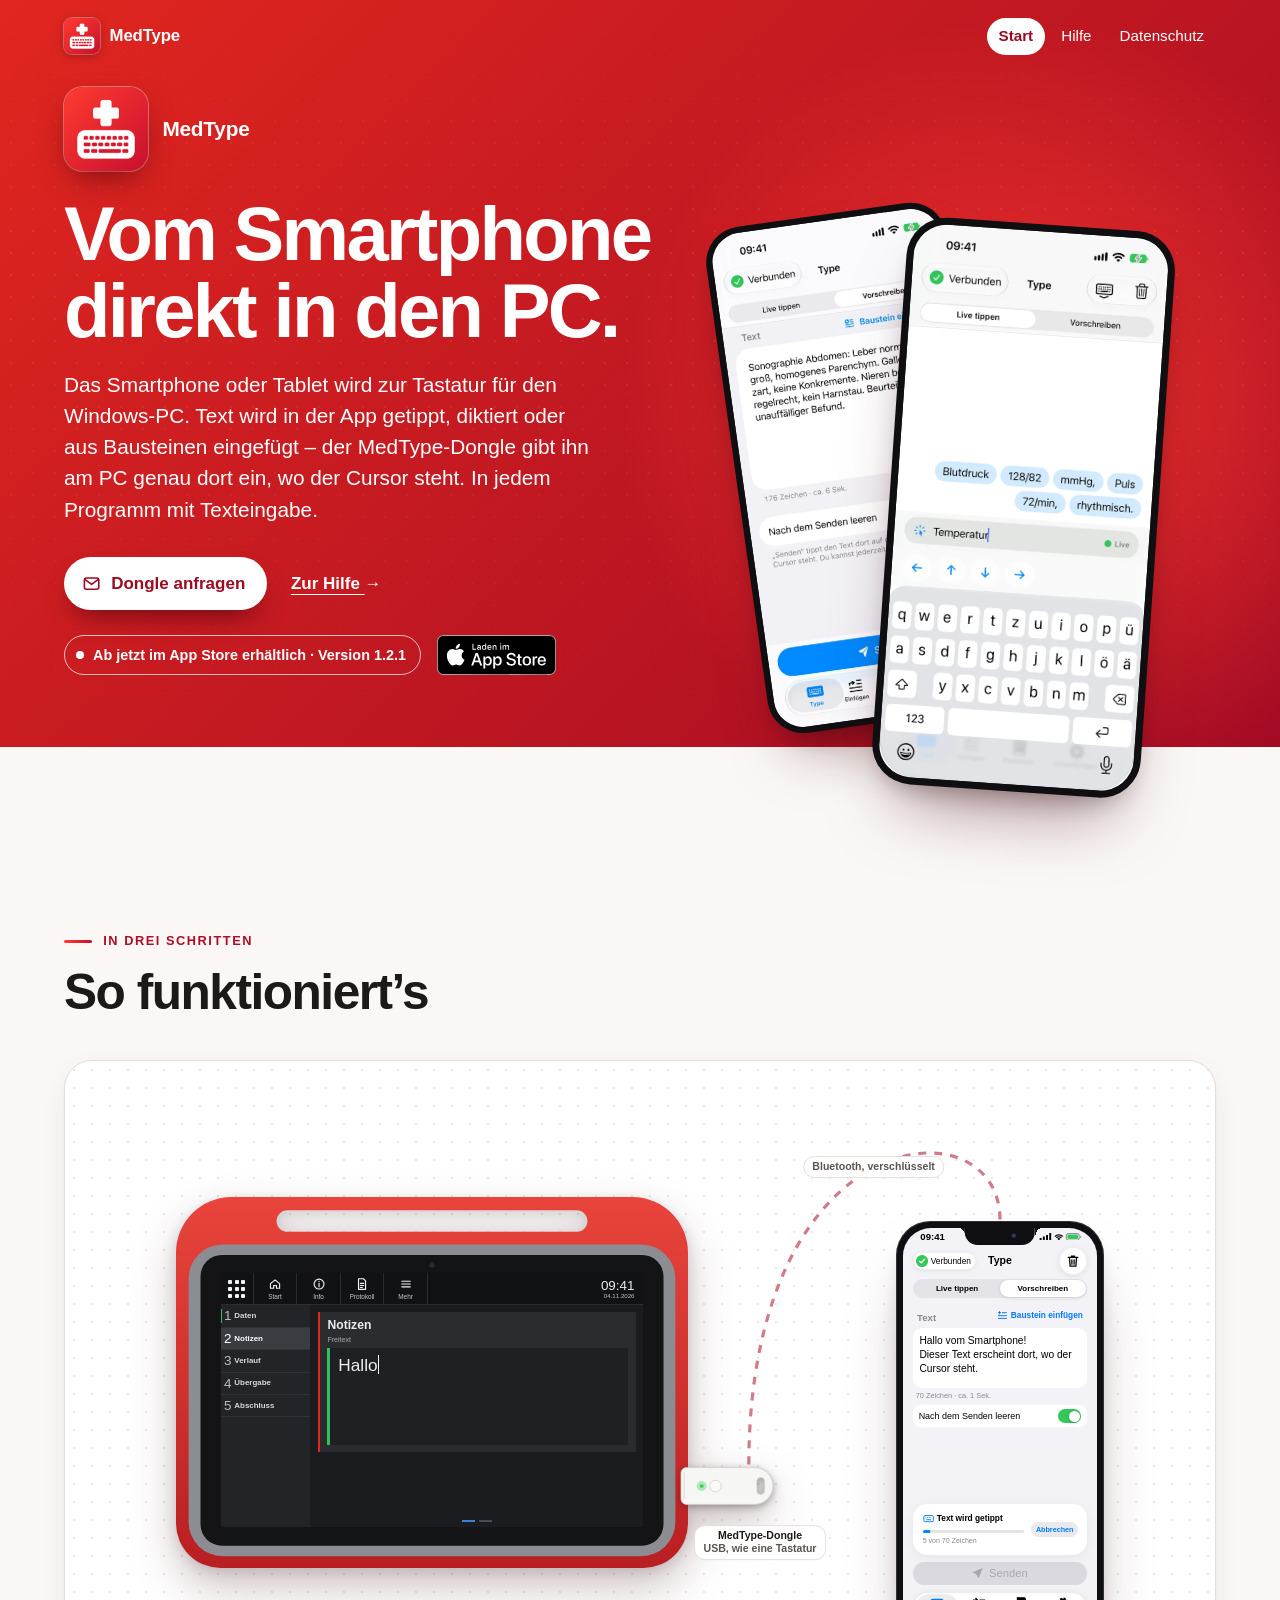
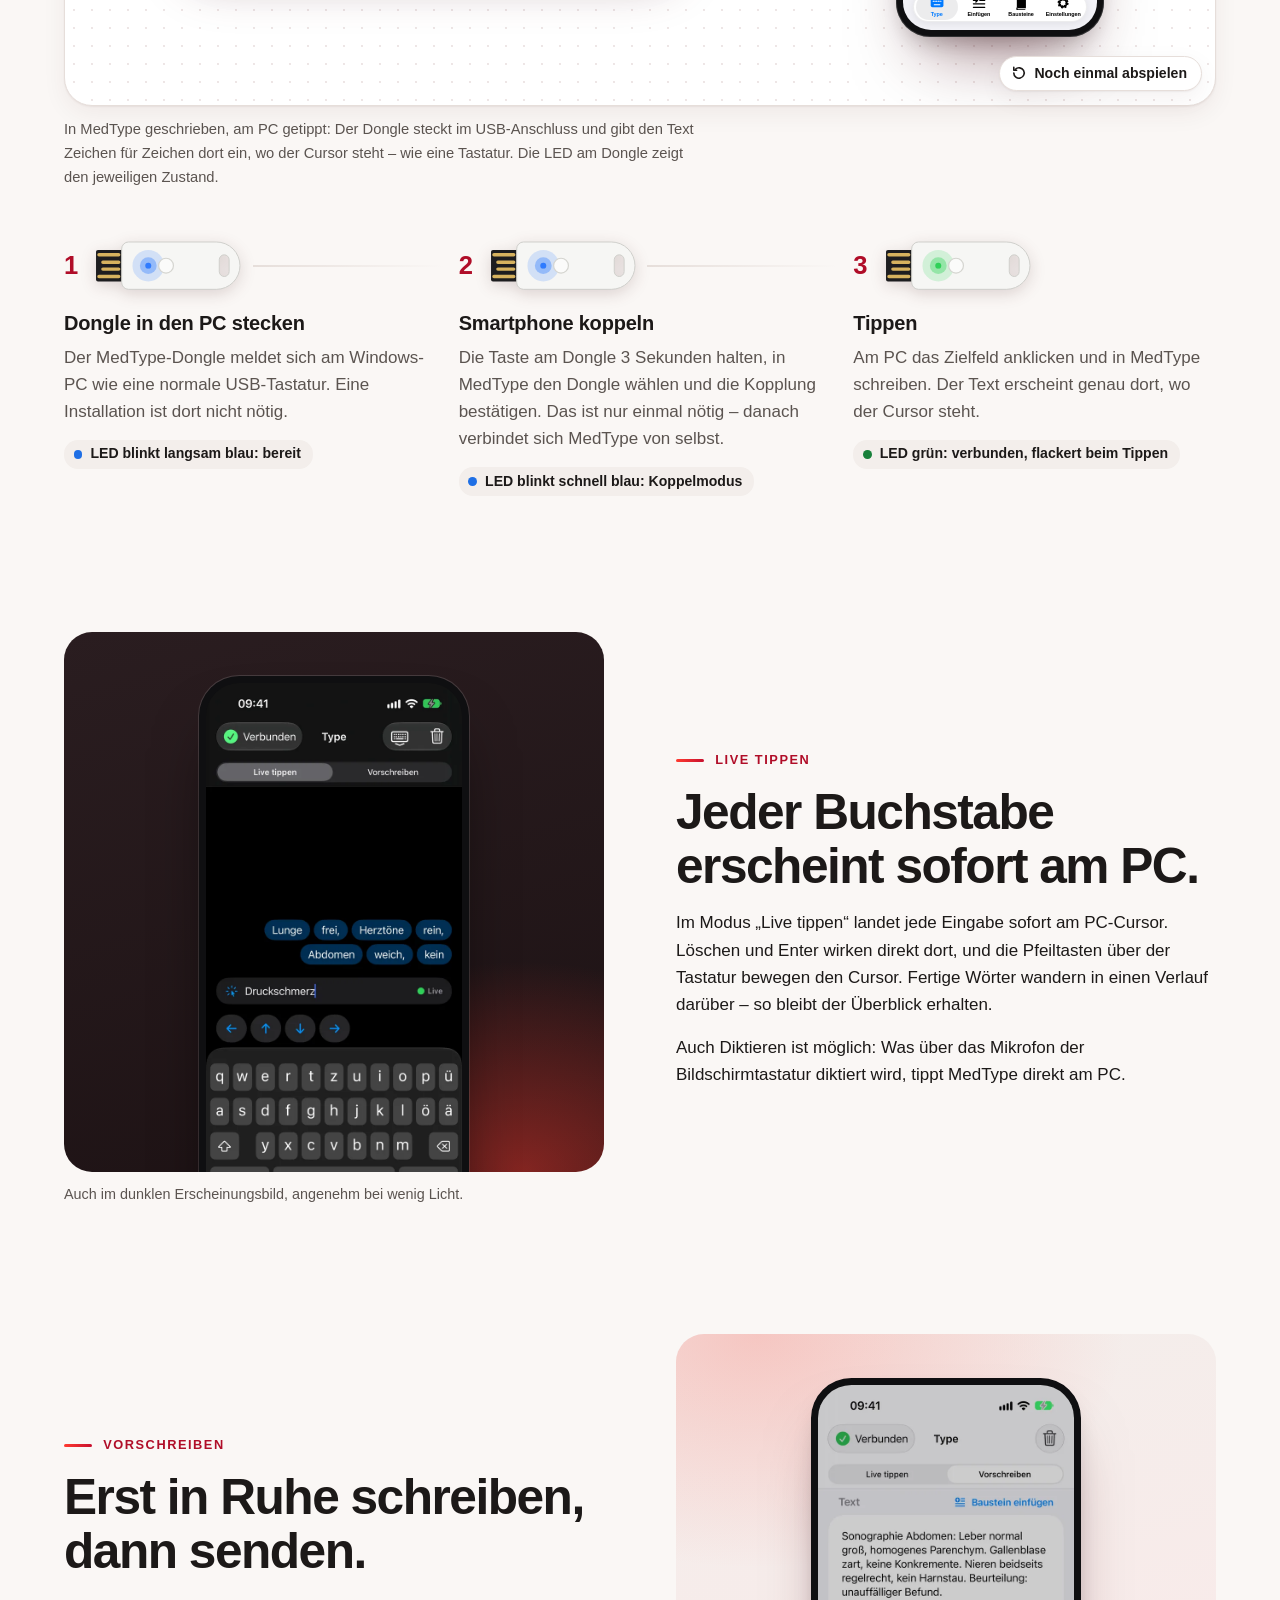
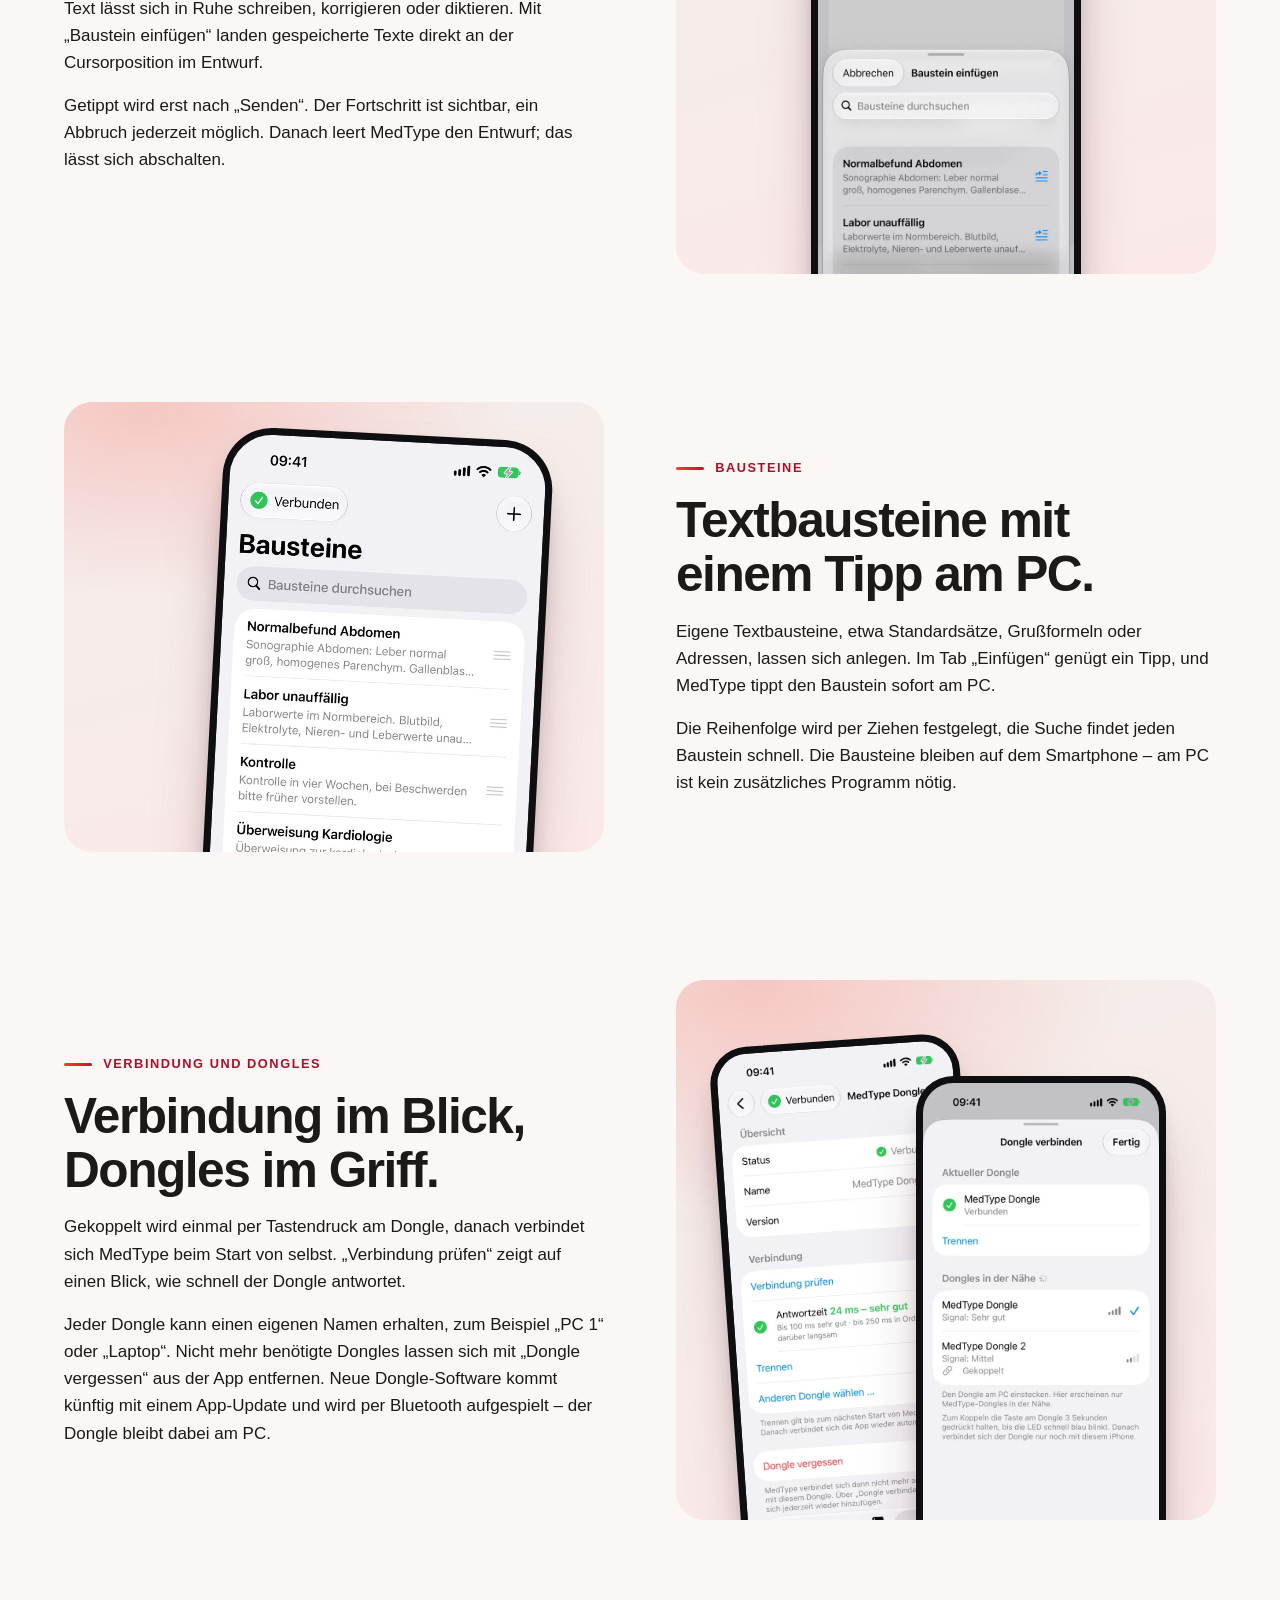
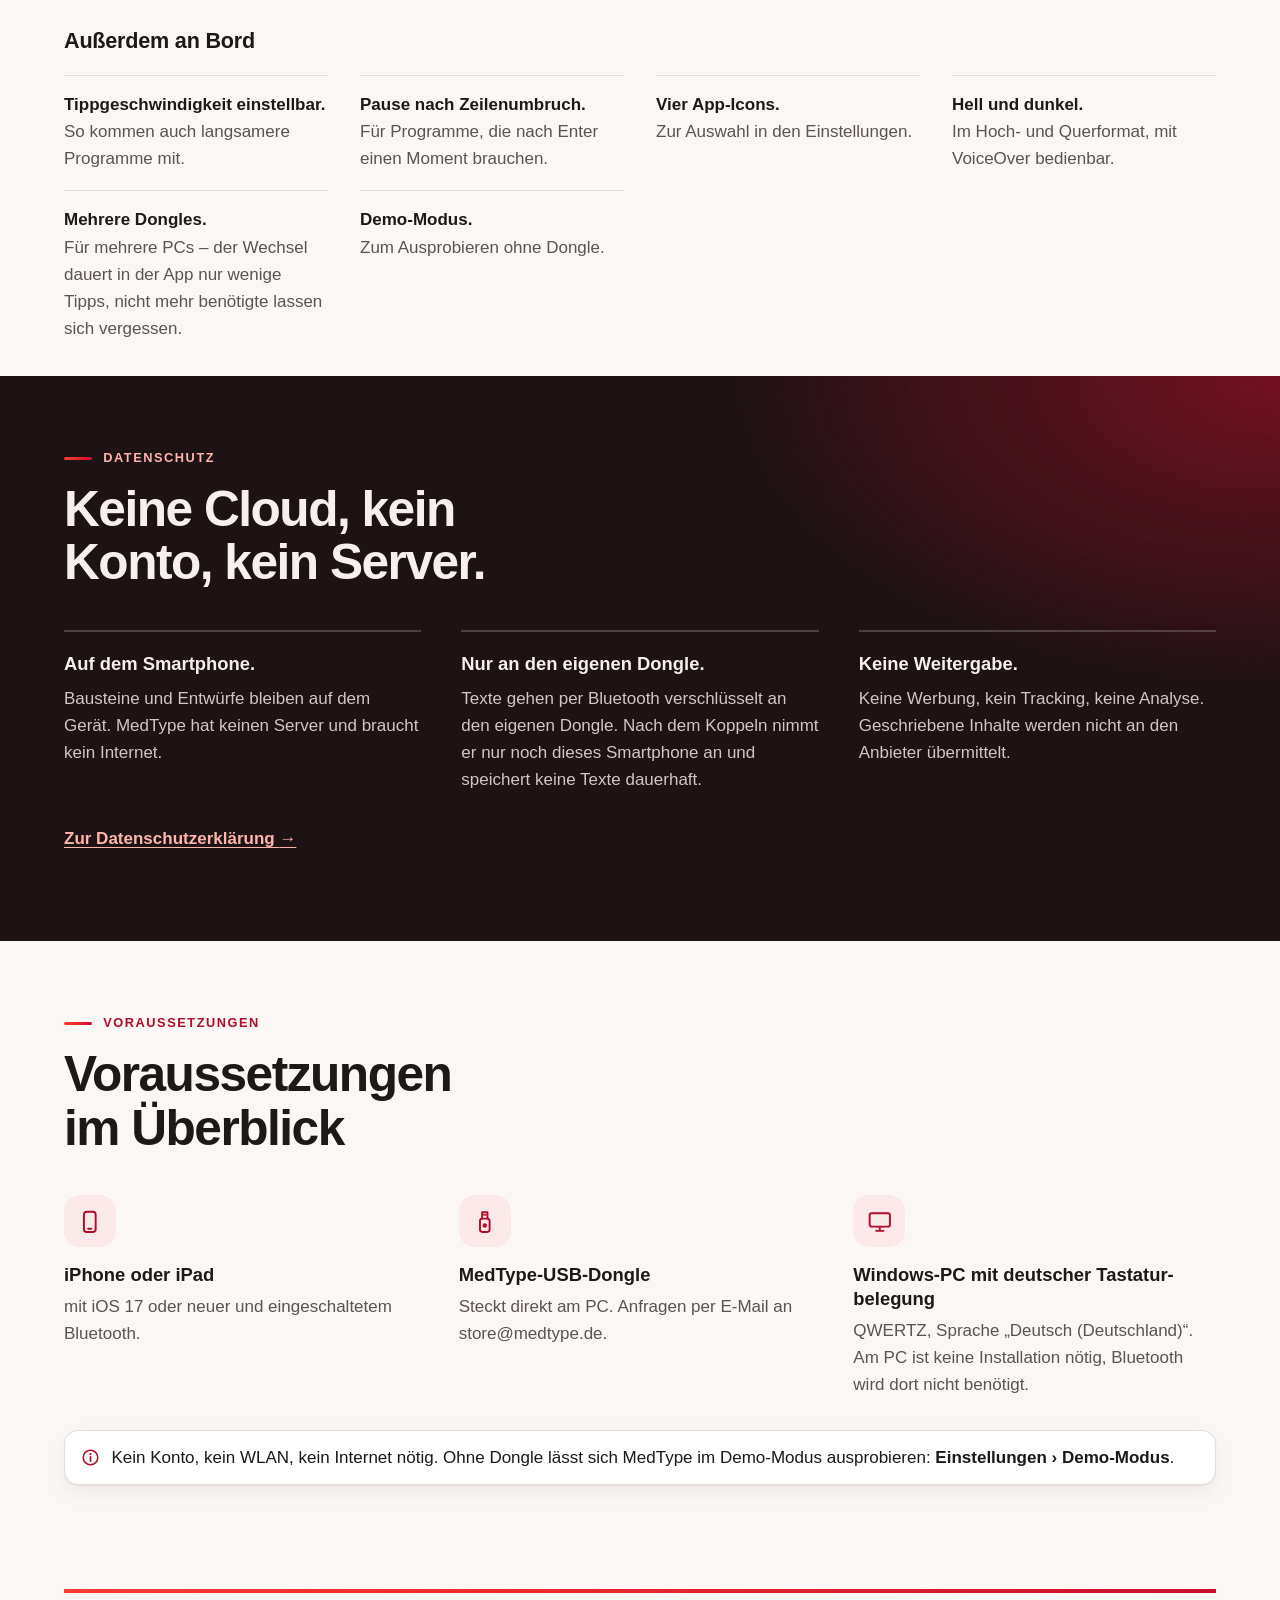
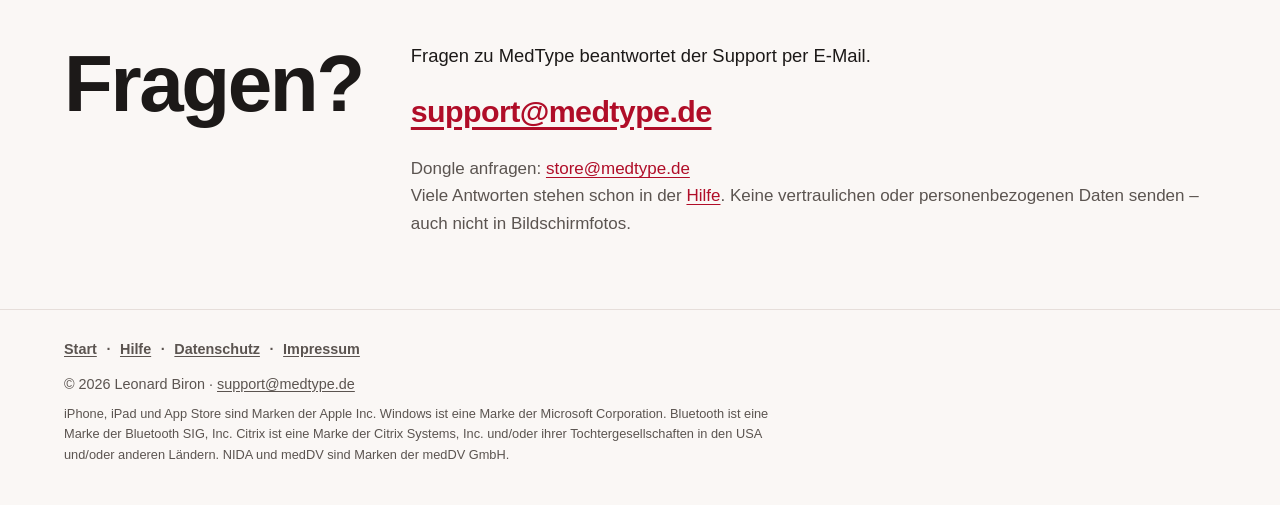
==== commit e5f6b9eb: "fix: PC-Rand am Dongle in Safari nicht mehr abgeschnitten" ====
--- a/index.html
+++ b/index.html
@@ -36,7 +36,7 @@
 </script>
 <link rel="stylesheet" href="assets/site.css?v=4">
 <link rel="stylesheet" href="assets/home.css?v=6">
-<link rel="stylesheet" href="assets/devices.css?v=2">
+<link rel="stylesheet" href="assets/devices.css?v=3">
 <link rel="stylesheet" href="assets/flow.css?v=4">
 </head>
 <body class="home">
--- a/assets/devices.css
+++ b/assets/devices.css
@@ -13,10 +13,20 @@
 /* ---------- Dongle ---------- */
 .dv-stick {
   display: block;
-  width: 7.5rem; height: auto;
+  width: var(--dv-w, 7.5rem); height: auto;
   overflow: visible;
   color: var(--dv-led-blue);
   filter: drop-shadow(0 .3rem .45rem rgba(60, 20, 20, .16));
+}
+/* Dongle am PC (.dv-edge): Der rote PC-Rand, der Schatten und das Einstecken reichen über den Rahmen des Dongles
+   (viewBox -16 -14 162 76) hinaus. Safari schneidet ein SVG dabei manchmal an seiner viewBox ab, deshalb ist die viewBox
+   so groß, dass alles hineinpasst (-27 -30 218 122). Negative Ränder gleichen das aus: Platzbedarf, Lage und Größe
+   bleiben wie beim Rahmen. --dv-w ist die Breite des Rahmens, --dv-u eine Einheit der viewBox. */
+.dv-edge {
+  --dv-u: calc(var(--dv-w, 7.5rem) / 162);
+  width: calc(var(--dv-u) * 218);
+  margin: calc(var(--dv-u) * -16) calc(var(--dv-u) * -45) calc(var(--dv-u) * -30) calc(var(--dv-u) * -11);
+  pointer-events: none;
 }
 .dv-stick--on, .dv-stick--typing, .dv-stick--saved, .dv-stick--send { color: var(--dv-led-green); }
 .dv-stick--reject, .dv-stick--reset, .dv-stick--error { color: var(--dv-led-red); }
@@ -428,7 +438,7 @@
   font-size: var(--dv-size, .5rem);
 }
 .dv-pair > .dv-phone { position: absolute; right: 0; bottom: 0; font-size: 1em; }
-.dv-pair > .dv-stick { position: absolute; left: 0; bottom: 4em; width: 15em; }
+.dv-pair > .dv-stick { position: absolute; left: 0; bottom: 4em; --dv-w: 15em; }
 .dv-air { position: absolute; inset: 0; width: 100%; height: 100%; overflow: visible; }
 .dv-air path { fill: none; stroke-linecap: round; }
 .dv-air-dash { stroke: var(--line, #e6deda); stroke-width: 2.4; stroke-dasharray: 1 7; }
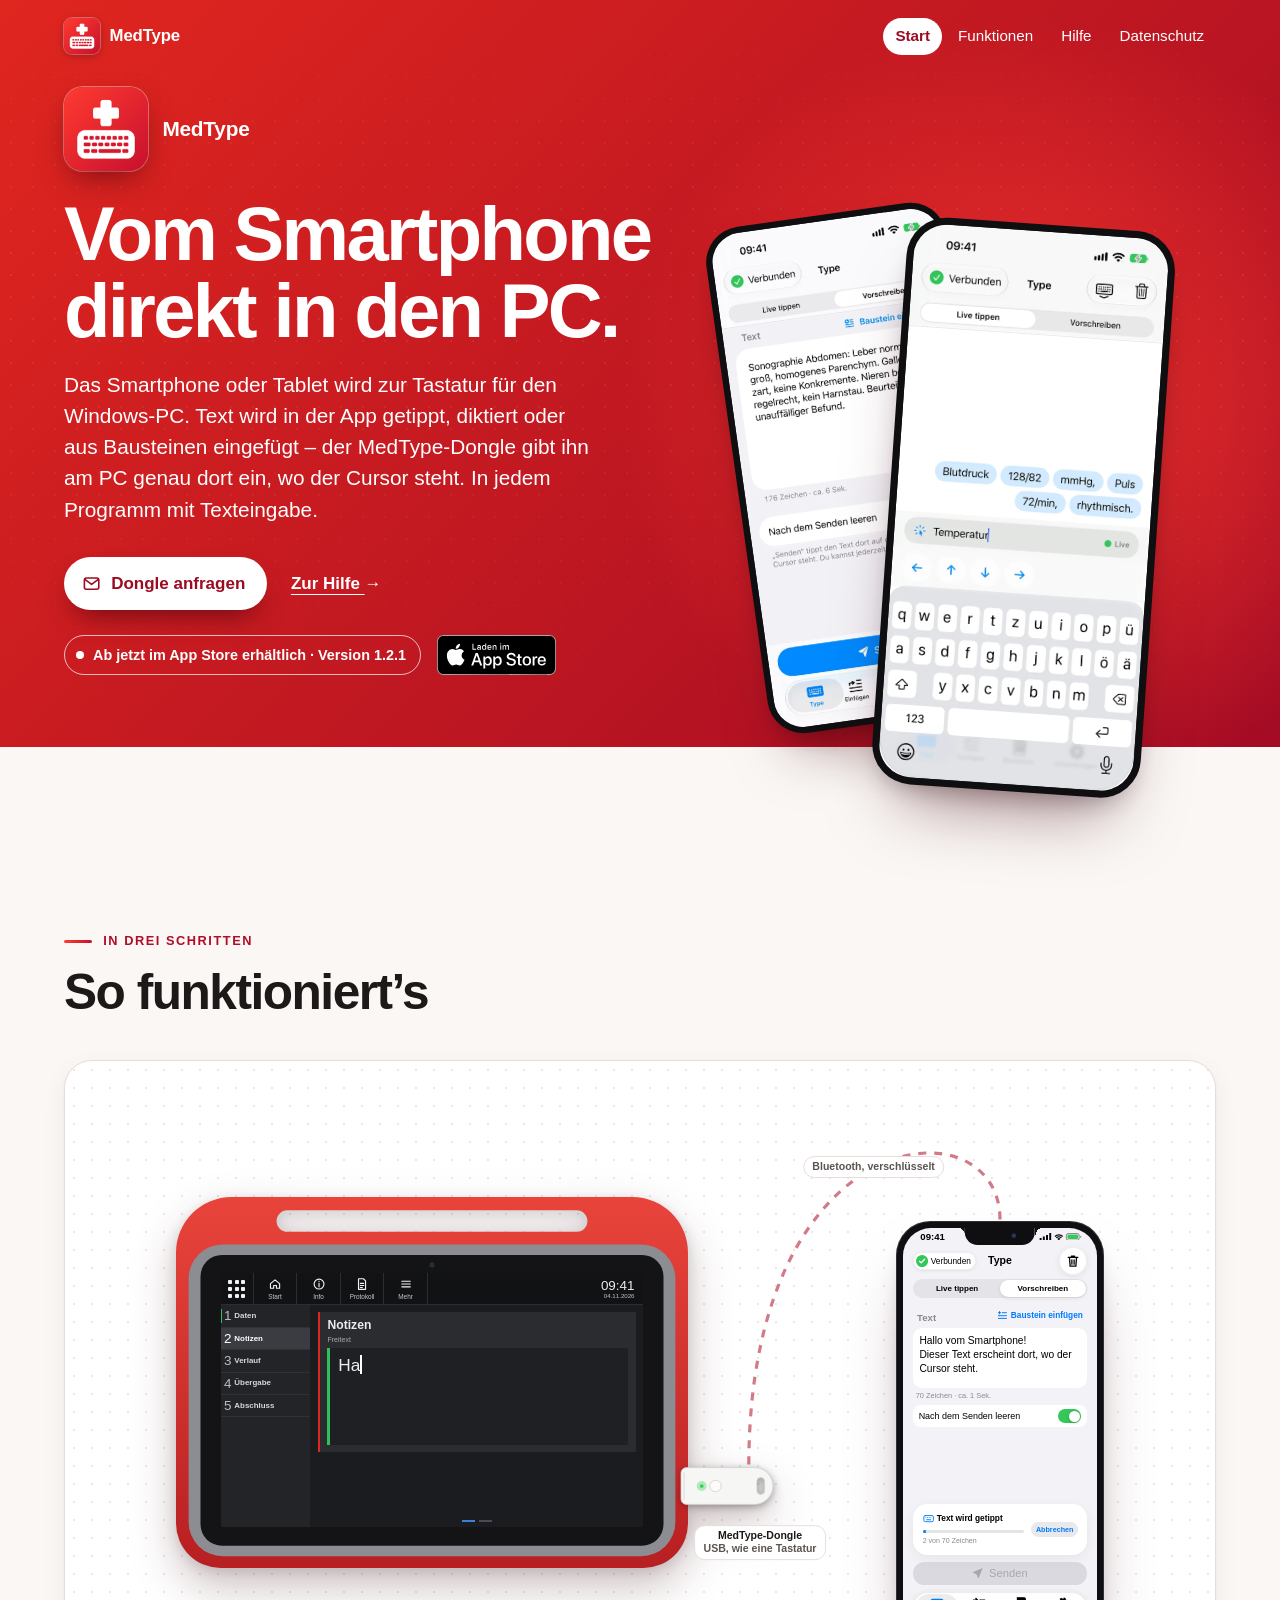
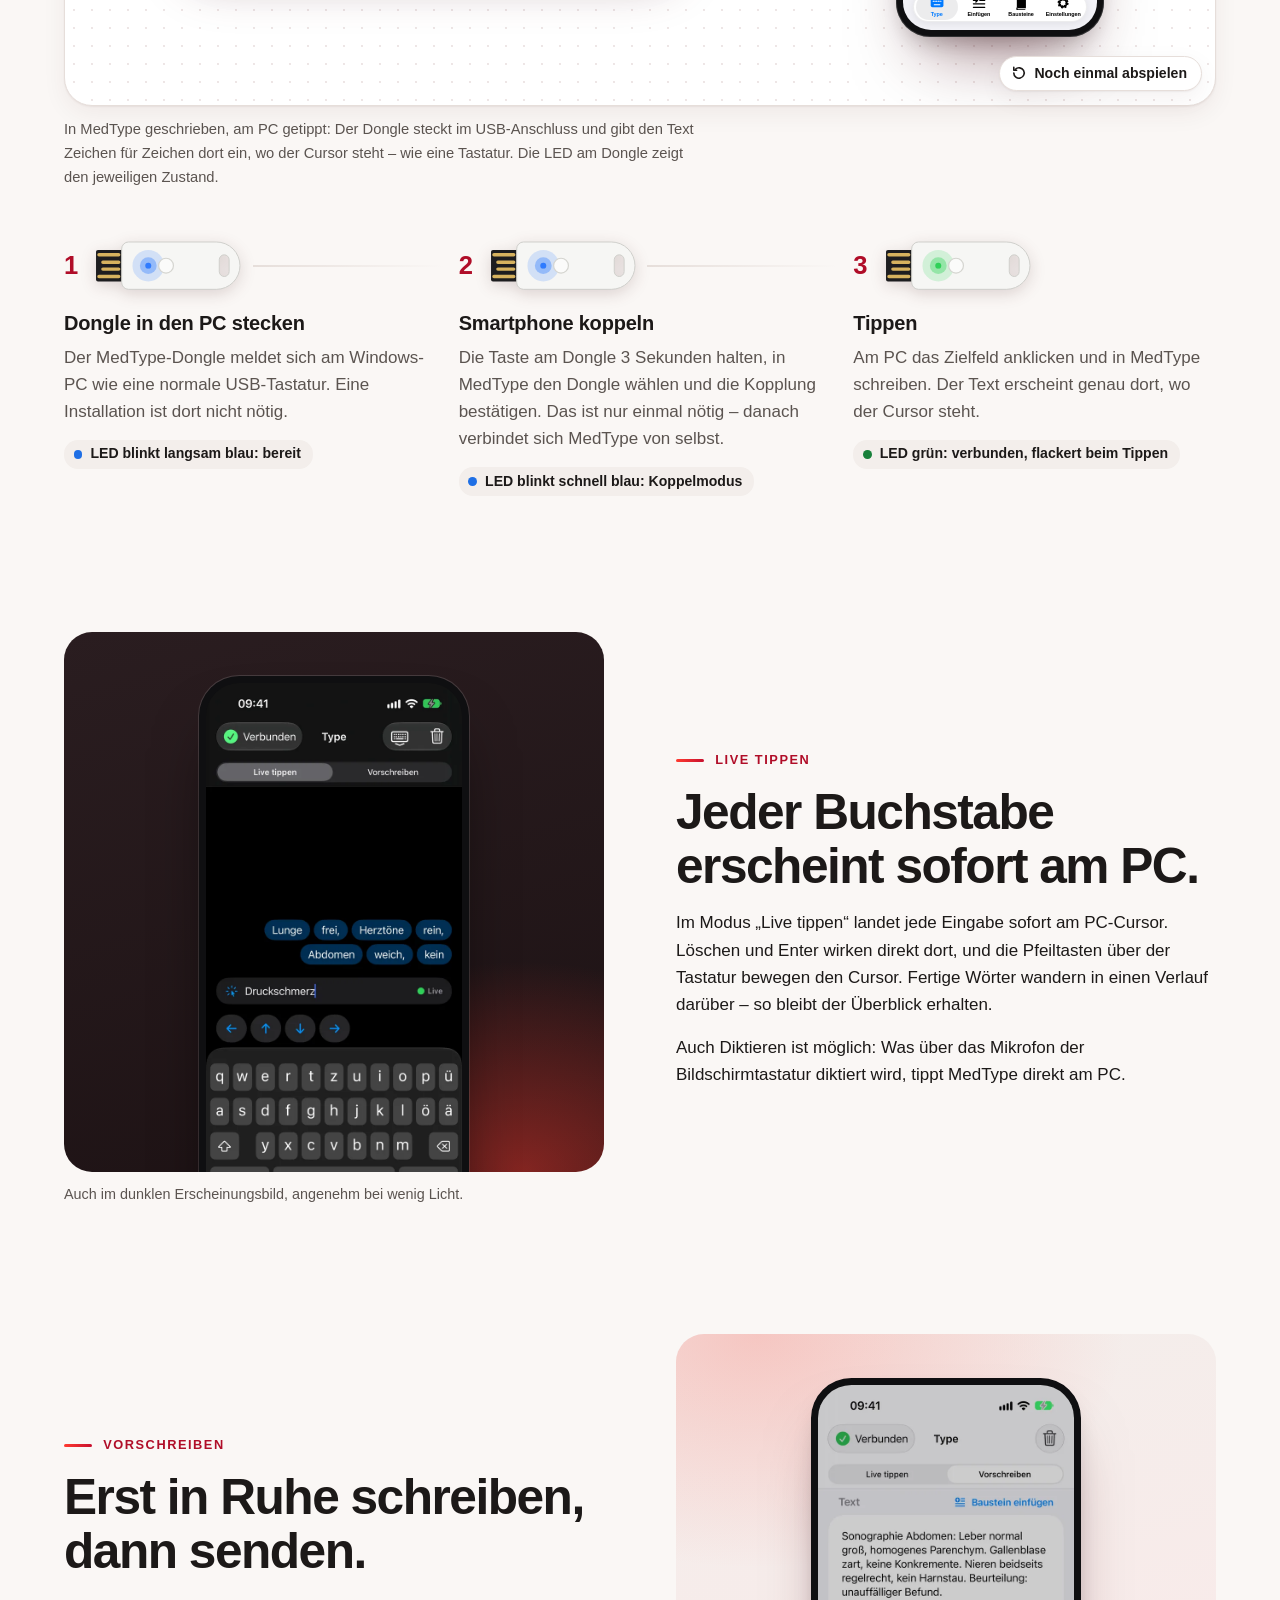
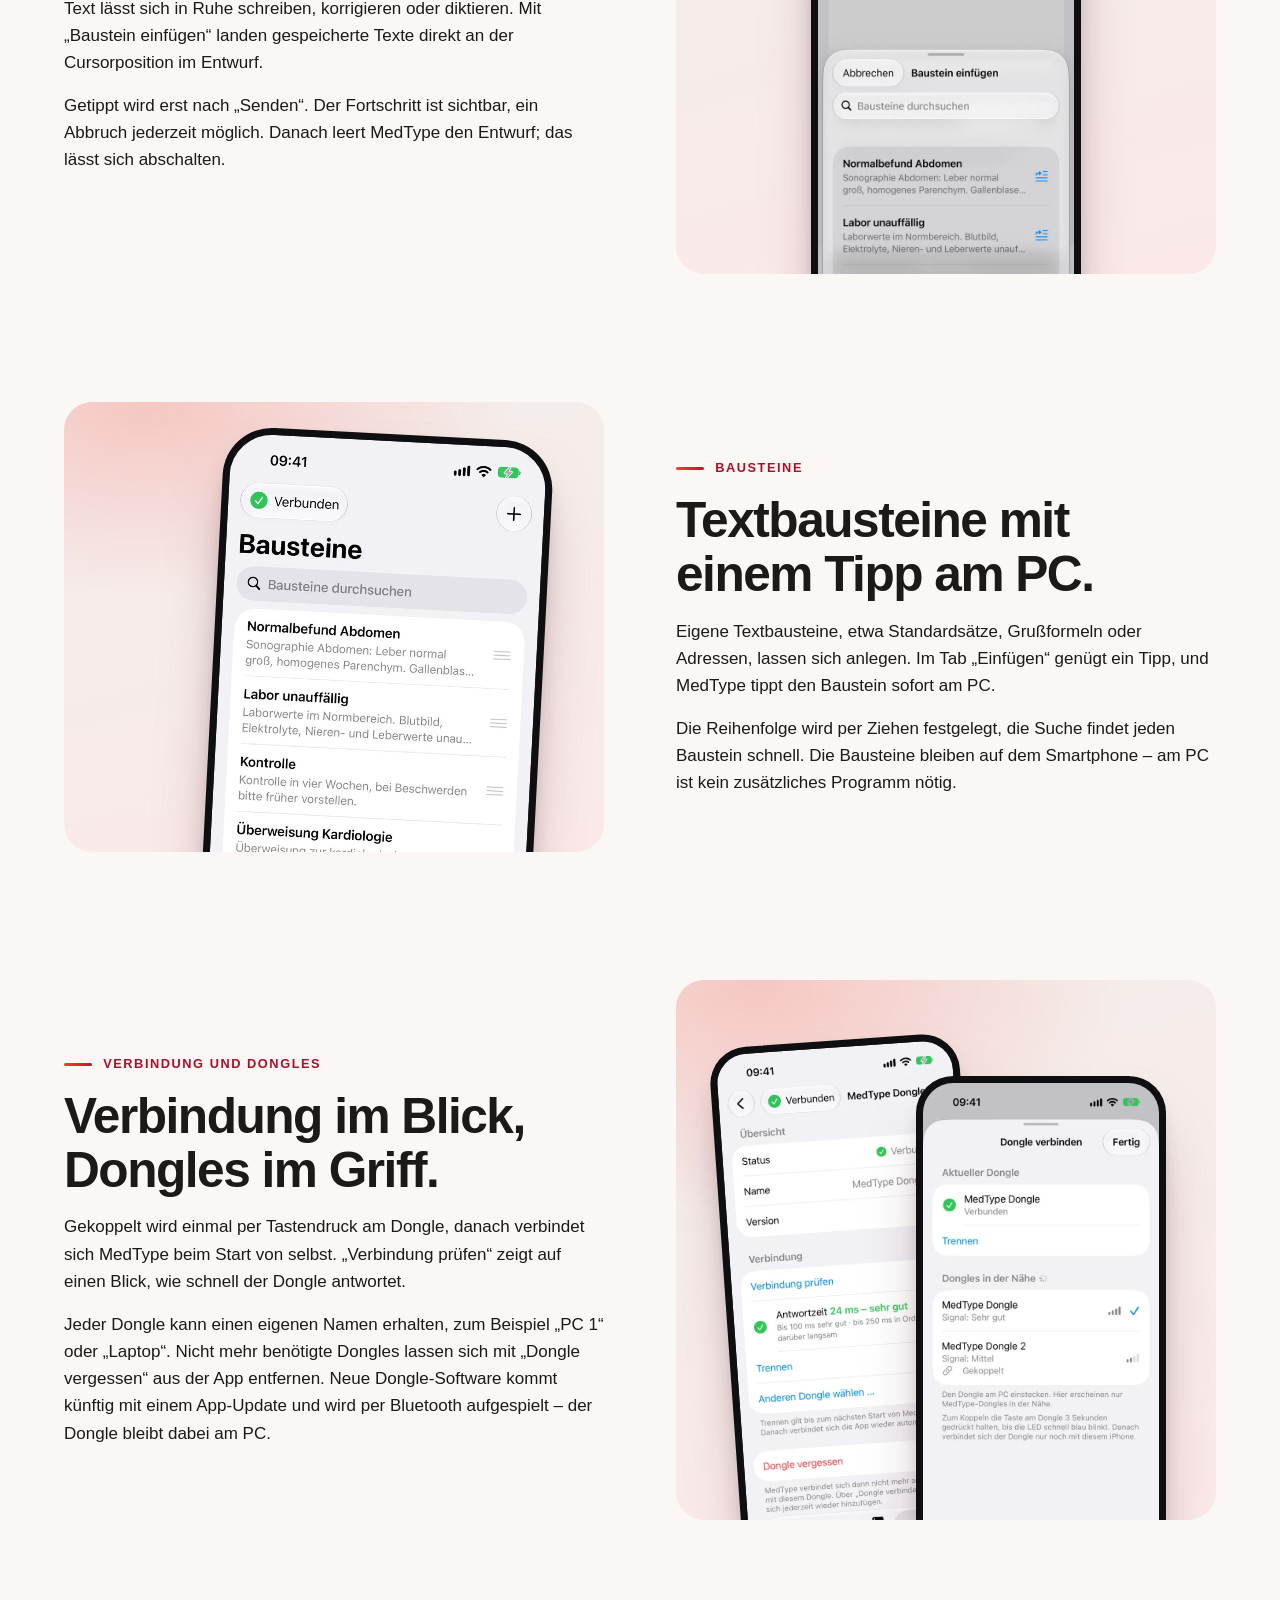
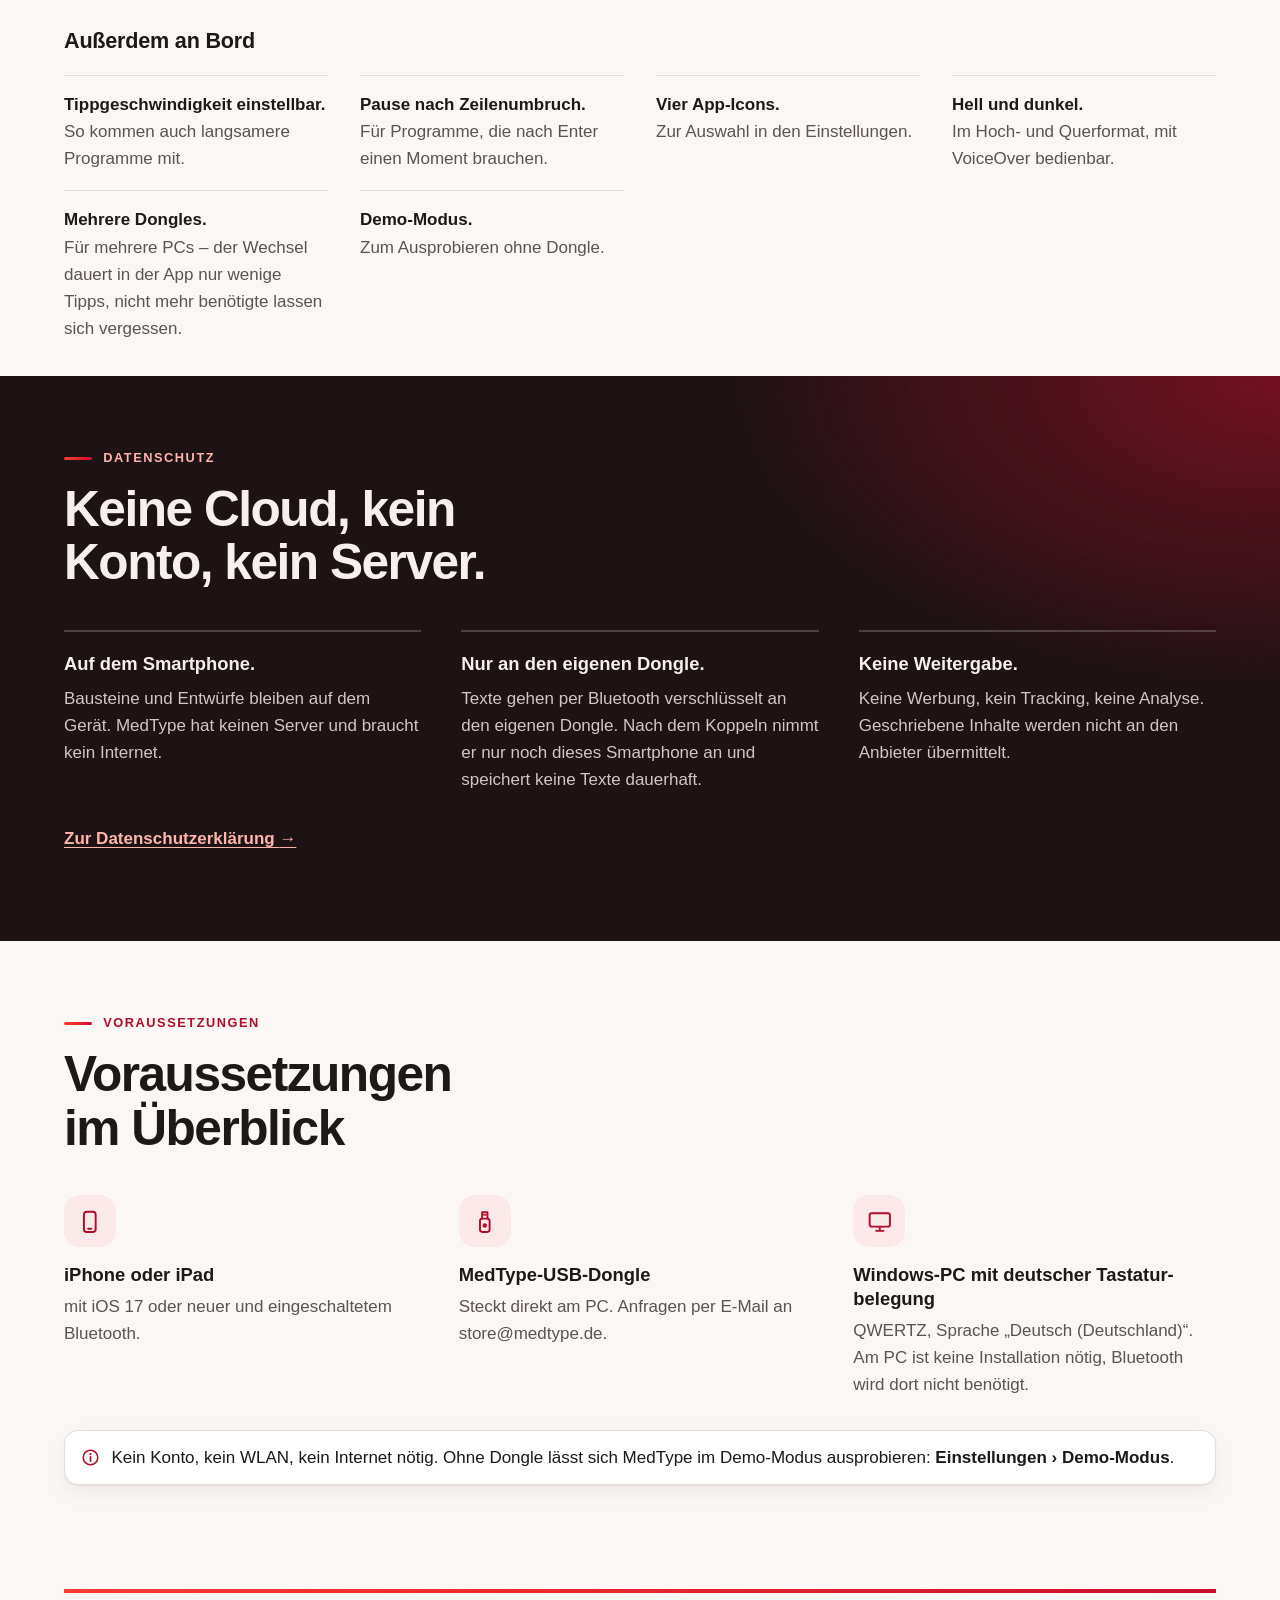
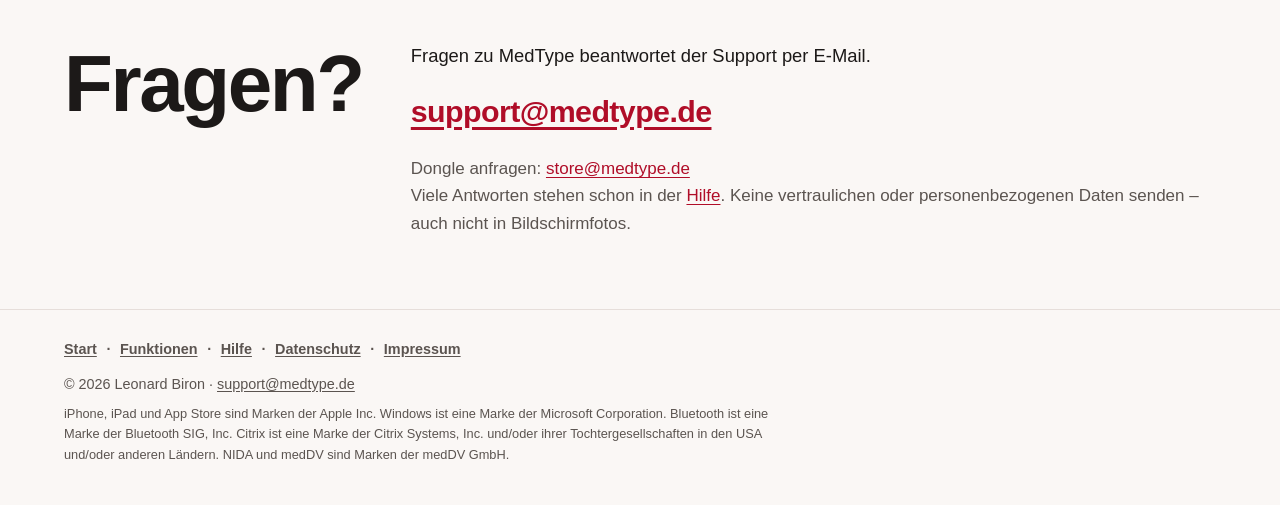
==== commit 85cfb06f: "feat: neue Seite „Funktionen“ mit Vorführungen Jede Funktion mit kurzer Vorführung (App und PC mit D" ====
--- a/index.html
+++ b/index.html
@@ -34,7 +34,7 @@
   "url": "https://medtype.de/"
 }
 </script>
-<link rel="stylesheet" href="assets/site.css?v=4">
+<link rel="stylesheet" href="assets/site.css?v=5">
 <link rel="stylesheet" href="assets/home.css?v=6">
 <link rel="stylesheet" href="assets/devices.css?v=3">
 <link rel="stylesheet" href="assets/flow.css?v=4">
@@ -51,7 +51,8 @@
       </a>
       <nav class="site-nav" aria-label="Hauptnavigation">
         <ul>
-          <li><a href="./" aria-current="page">Start</a></li>
+          <li class="nav-start"><a href="./" aria-current="page">Start</a></li>
+          <li><a href="/funktionen">Funktionen</a></li>
           <li><a href="/hilfe">Hilfe</a></li>
           <li><a href="/datenschutz">Datenschutz</a></li>
         </ul>
@@ -490,6 +491,7 @@
     <nav aria-label="Fußzeile">
       <ul>
         <li><a href="./">Start</a></li>
+        <li><a href="/funktionen">Funktionen</a></li>
         <li><a href="/hilfe">Hilfe</a></li>
         <li><a href="/datenschutz">Datenschutz</a></li>
         <li><a href="/impressum">Impressum</a></li>
--- a/assets/site.css
+++ b/assets/site.css
@@ -149,11 +149,18 @@
 .site-nav a:focus-visible { border-radius: 999px; }
 
 @media (max-width: 26rem) {
+  /* Schmal: „Start“ entfällt, das Symbol links führt zur Startseite */
+  .site-nav .nav-start { display: none; }
   .brand-name {
     position: absolute; width: 1px; height: 1px; overflow: hidden;
     clip: rect(0 0 0 0); white-space: nowrap;
   }
   .site-nav a { padding: .4rem .6rem; font-size: .92rem; }
+}
+@media (max-width: 23rem) {
+  .topnav { gap: .5rem; }
+  .site-nav ul { gap: .1rem; }
+  .site-nav a { padding: .4rem .45rem; font-size: .86rem; }
 }
 
 /* Fußzeile */
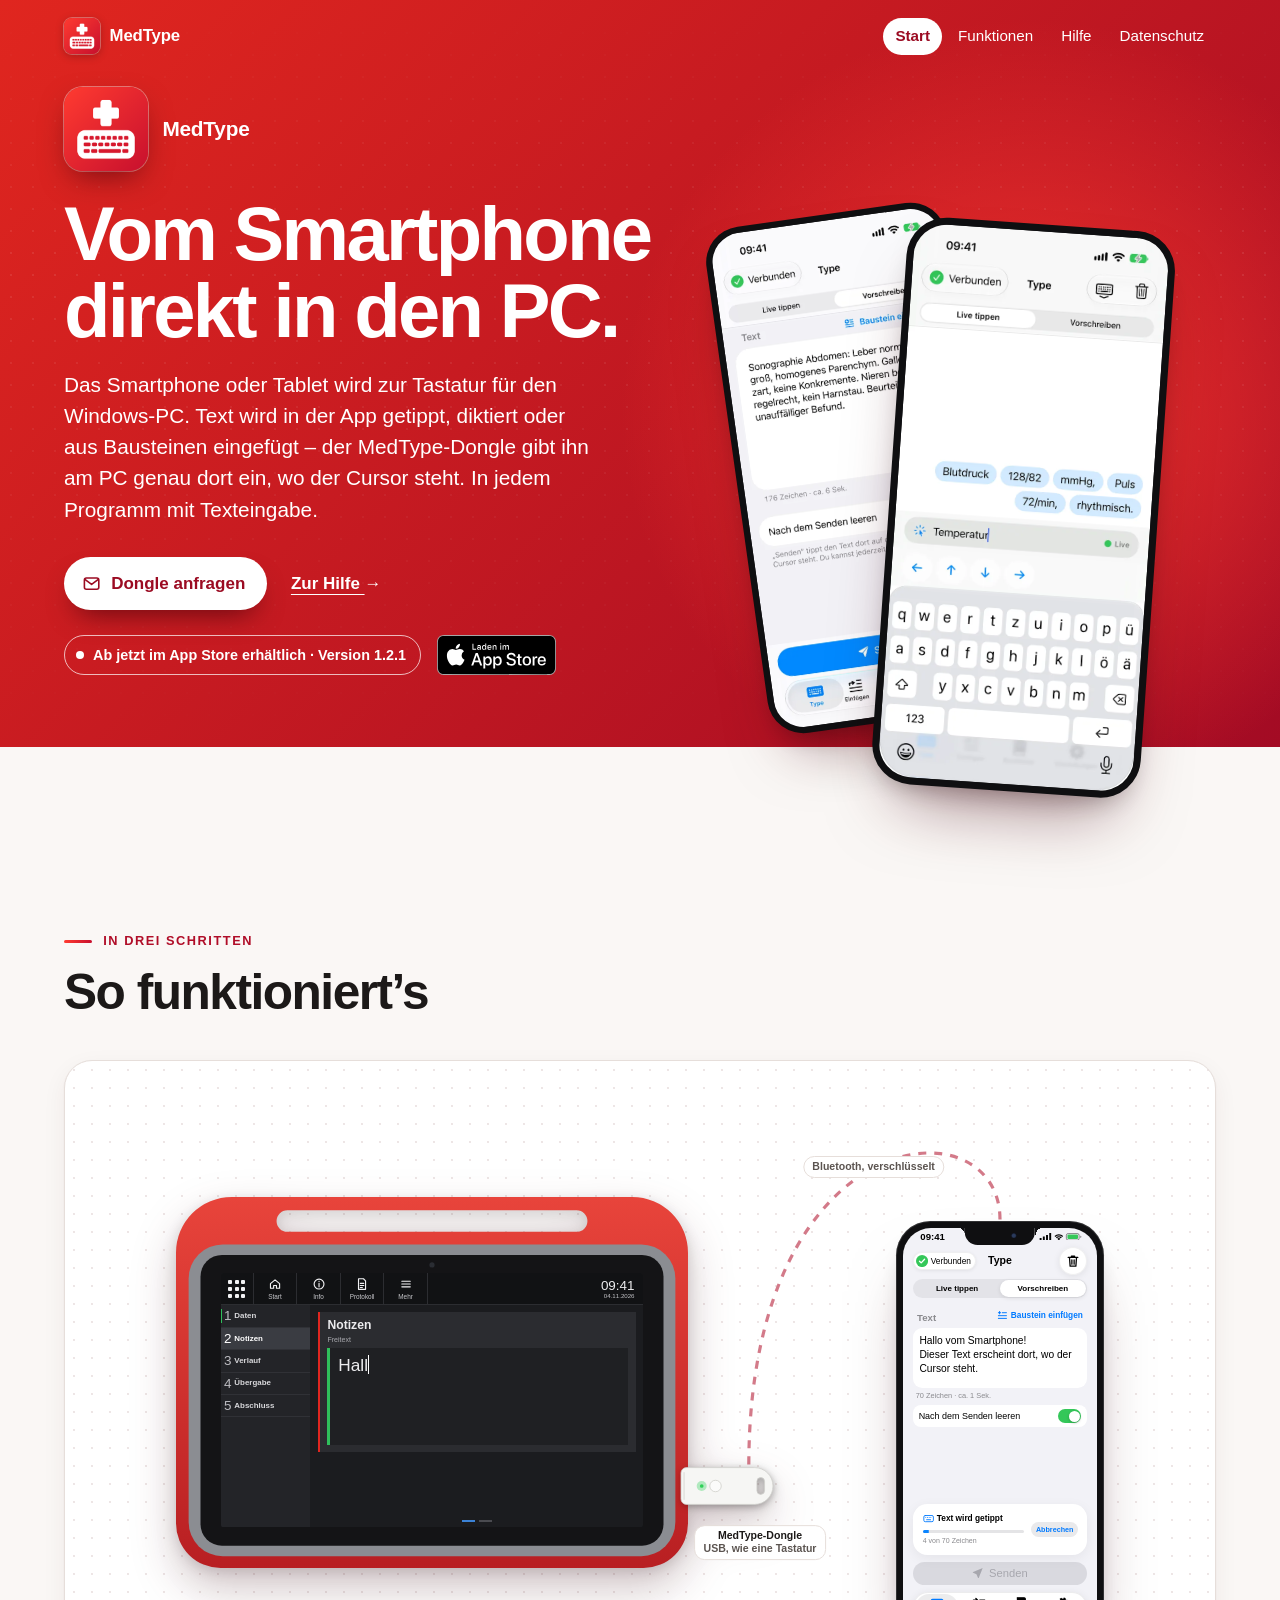
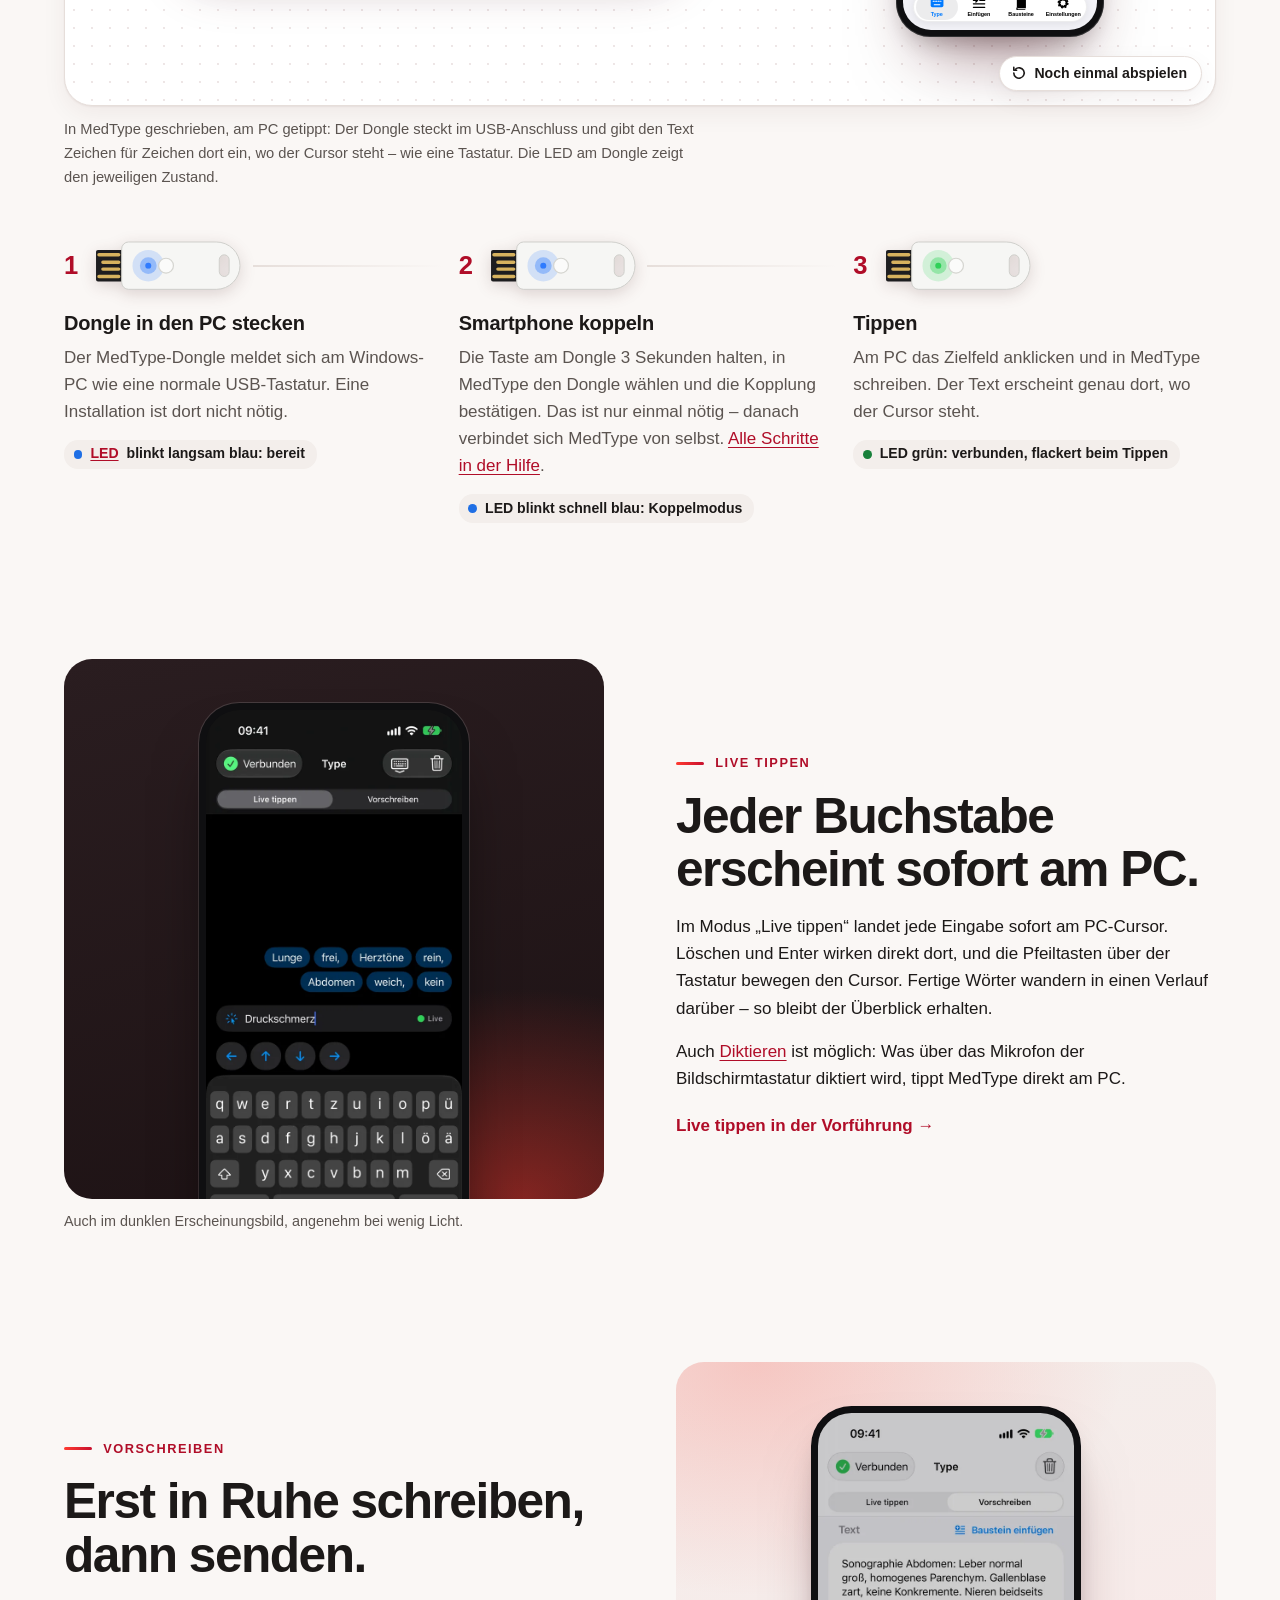
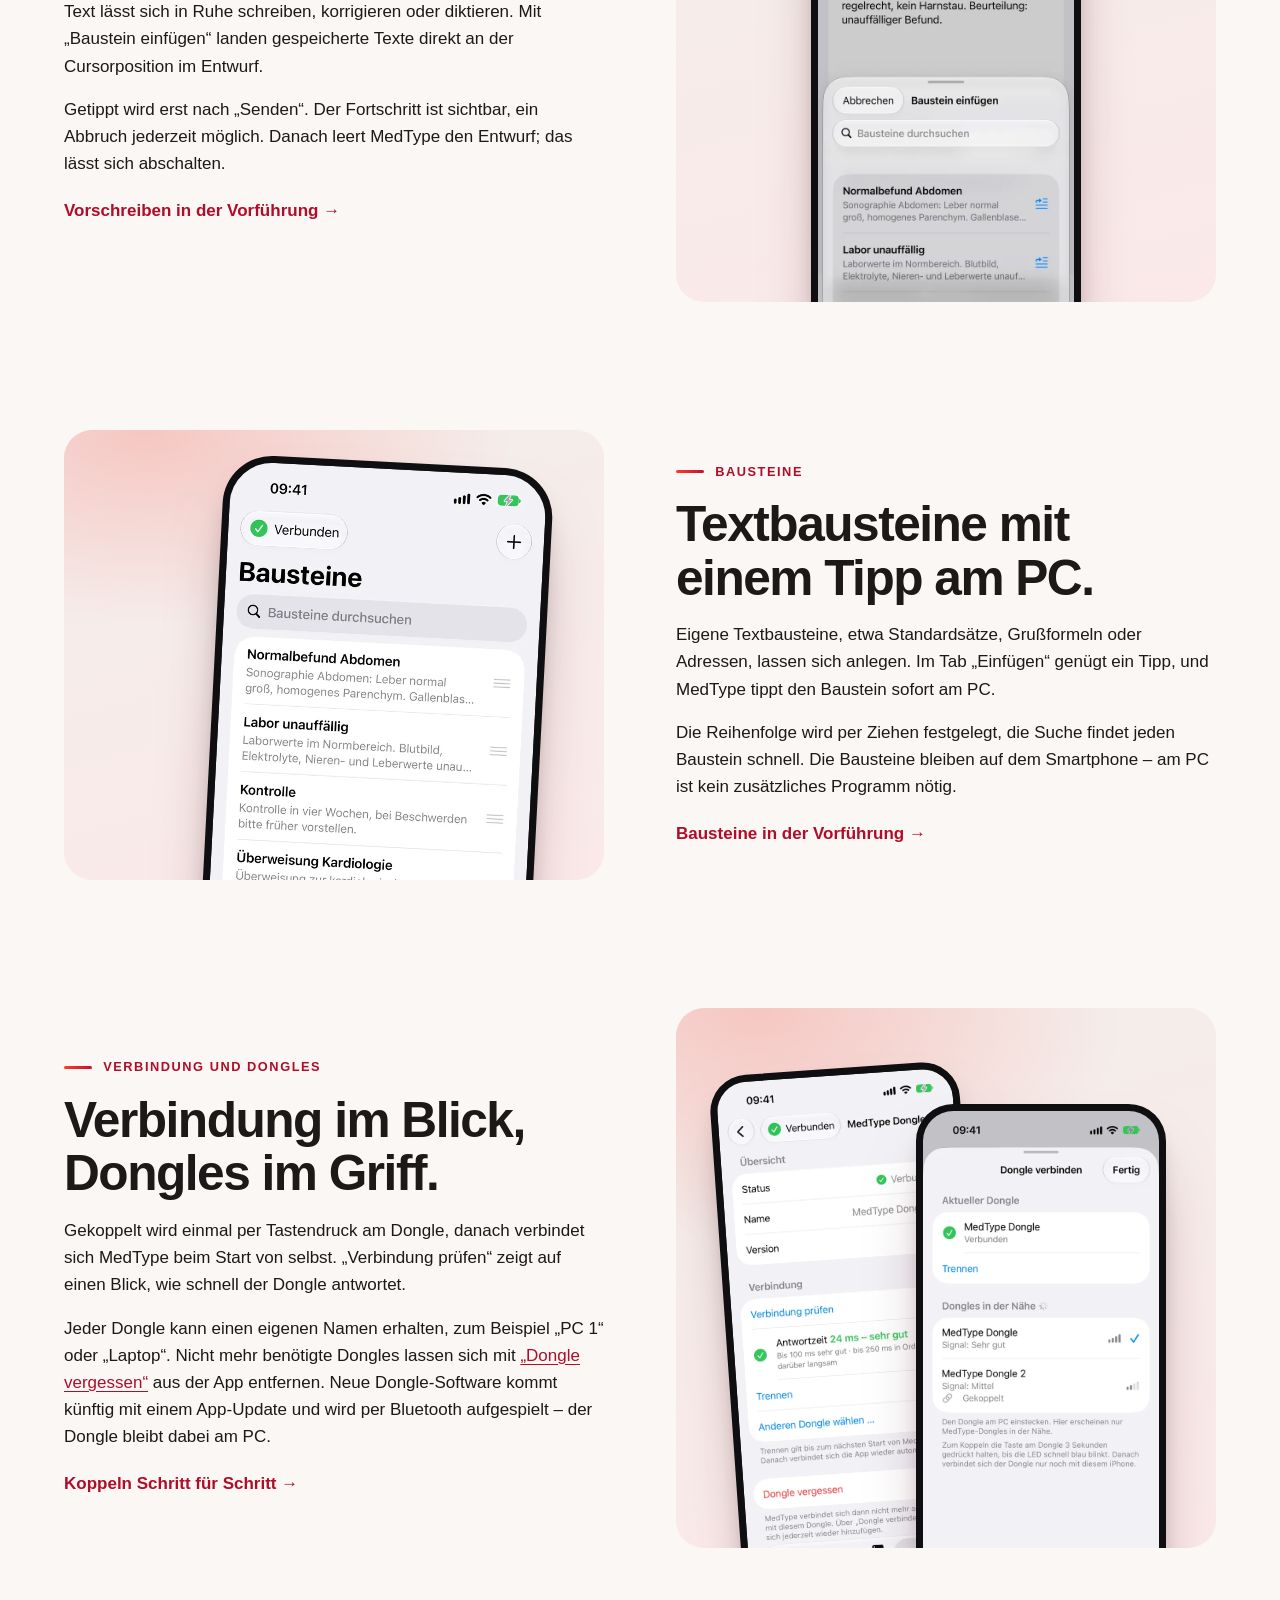
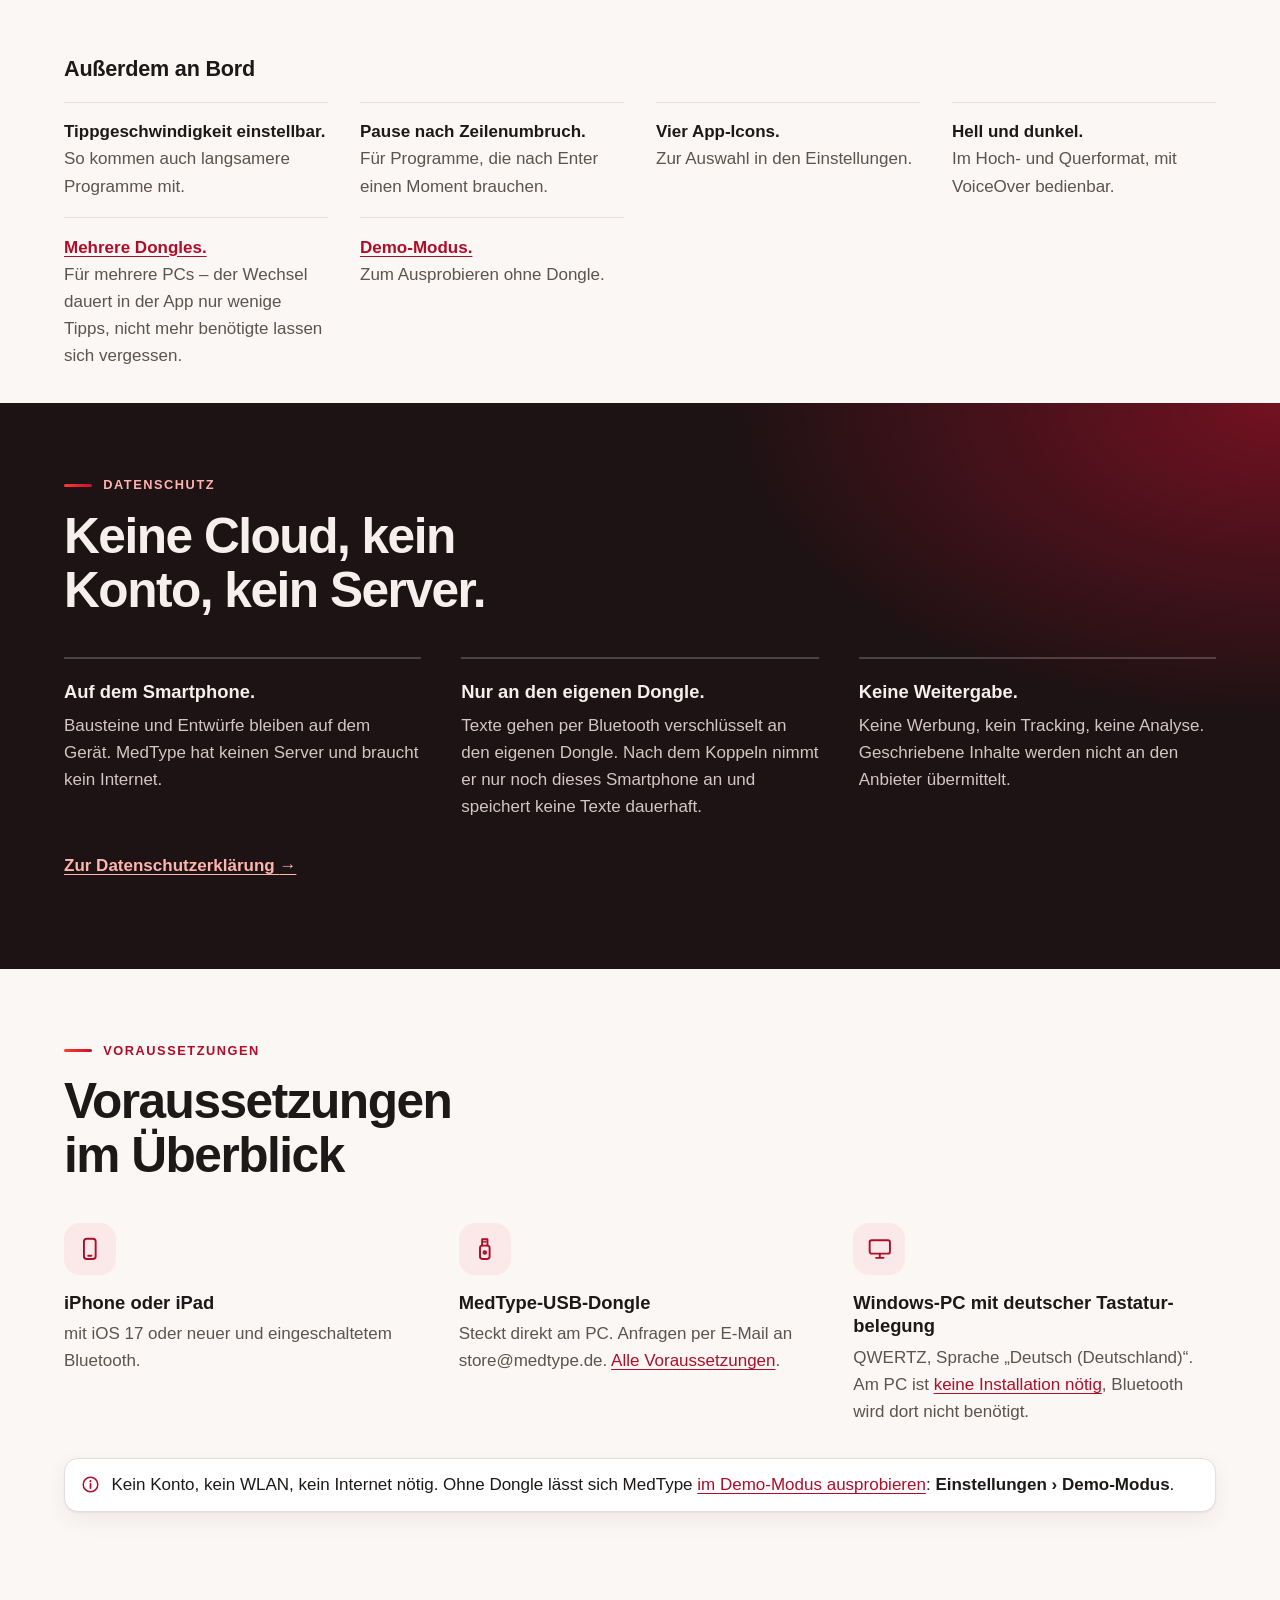
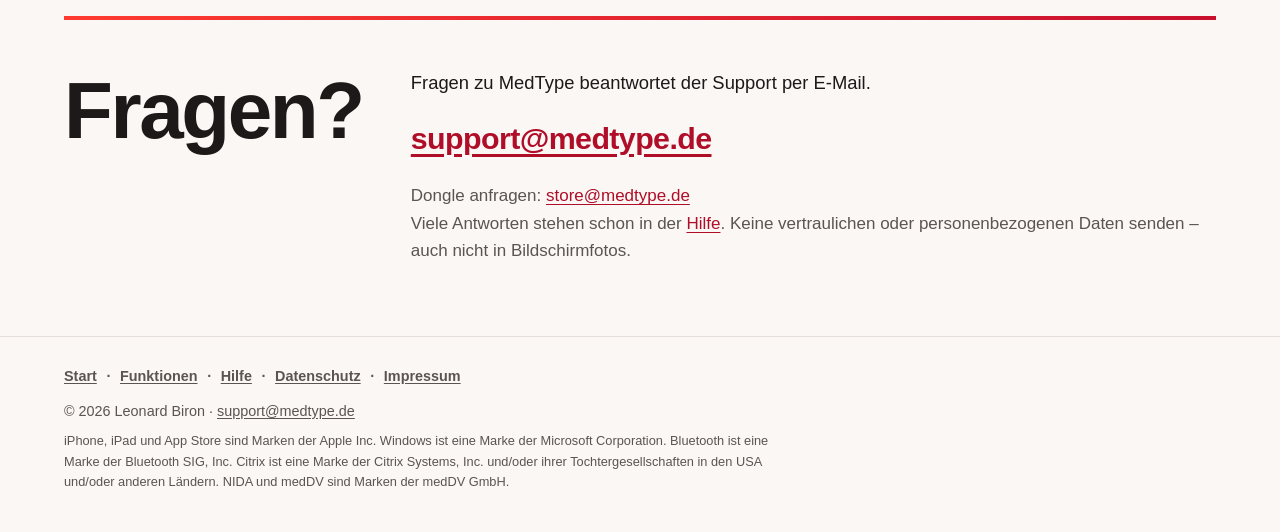
==== commit 5f9ddced: "feat: Querverweise zwischen den Seiten und schnellere Ladezeiten Querverweise: - Startseite: Live ti" ====
--- a/index.html
+++ b/index.html
@@ -34,8 +34,9 @@
   "url": "https://medtype.de/"
 }
 </script>
-<link rel="stylesheet" href="assets/site.css?v=5">
-<link rel="stylesheet" href="assets/home.css?v=6">
+<link rel="preload" as="image" href="assets/01-live-tippen.webp" type="image/webp" fetchpriority="high">
+<link rel="stylesheet" href="assets/site.css?v=6">
+<link rel="stylesheet" href="assets/home.css?v=7">
 <link rel="stylesheet" href="assets/devices.css?v=3">
 <link rel="stylesheet" href="assets/flow.css?v=4">
 </head>
@@ -46,12 +47,12 @@
   <div class="band-inner">
     <div class="topnav">
       <a class="brand" href="./">
-        <img src="assets/icon-256.png" width="36" height="36" alt="">
+        <img src="assets/icon-96.png" width="36" height="36" alt="">
         <span class="brand-name">MedType</span>
       </a>
       <nav class="site-nav" aria-label="Hauptnavigation">
         <ul>
-          <li class="nav-start"><a href="./" aria-current="page">Start</a></li>
+          <li><a href="./" aria-current="page">Start</a></li>
           <li><a href="/funktionen">Funktionen</a></li>
           <li><a href="/hilfe">Hilfe</a></li>
           <li><a href="/datenschutz">Datenschutz</a></li>
@@ -89,7 +90,7 @@
         <div class="phone phone--back">
           <picture>
             <source type="image/webp" srcset="assets/02-vorschreiben.webp">
-            <img src="assets/02-vorschreiben.jpg" width="600" height="1304" decoding="async"
+            <img src="assets/02-vorschreiben.jpg" width="600" height="1304" decoding="async" fetchpriority="low"
               alt="MedType im Modus „Vorschreiben“: ein fertig geschriebener Beispieltext, darunter der Schalter „Nach dem Senden leeren“ und der Knopf „Senden“.">
           </picture>
         </div>
@@ -260,7 +261,7 @@
           <h3>Dongle in den PC stecken</h3>
           <p>Der MedType-Dongle meldet sich am Windows-PC wie eine normale USB-Tastatur. Eine Installation ist dort
             nicht nötig.</p>
-          <p class="led-note"><span class="led-dot led-dot--blue led-dot--slow" aria-hidden="true"></span>LED blinkt langsam blau:
+          <p class="led-note"><span class="led-dot led-dot--blue led-dot--slow" aria-hidden="true"></span><a href="/hilfe#led">LED</a> blinkt langsam blau:
             bereit</p>
         </li>
         <li>
@@ -278,7 +279,7 @@
           </span>
           <h3>Smartphone koppeln</h3>
           <p>Die Taste am Dongle 3 Sekunden halten, in MedType den Dongle wählen und die Kopplung bestätigen. Das ist
-            nur einmal nötig – danach verbindet sich MedType von selbst.</p>
+            nur einmal nötig – danach verbindet sich MedType von selbst. <a href="/hilfe#start">Alle Schritte in der Hilfe</a>.</p>
           <p class="led-note"><span class="led-dot led-dot--blue led-dot--fast" aria-hidden="true"></span>LED blinkt schnell blau:
             Koppelmodus</p>
         </li>
@@ -326,8 +327,9 @@
         <p>Im Modus „Live tippen“ landet jede Eingabe sofort am PC-Cursor. Löschen und Enter wirken direkt dort,
           und die Pfeiltasten über der Tastatur bewegen den Cursor. Fertige Wörter wandern in einen Verlauf darüber –
           so bleibt der Überblick erhalten.</p>
-        <p>Auch Diktieren ist möglich: Was über das Mikrofon der Bildschirmtastatur diktiert wird, tippt MedType
-          direkt am PC.</p>
+        <p>Auch <a href="/funktionen#diktieren">Diktieren</a> ist möglich: Was über das Mikrofon der Bildschirmtastatur
+          diktiert wird, tippt MedType direkt am PC.</p>
+        <p class="feature-more"><a href="/funktionen#live-tippen">Live tippen in der Vorführung <span aria-hidden="true">→</span></a></p>
       </div>
     </section>
 
@@ -350,6 +352,7 @@
           direkt an der Cursorposition im Entwurf.</p>
         <p>Getippt wird erst nach „Senden“. Der Fortschritt ist sichtbar, ein Abbruch jederzeit möglich.
           Danach leert MedType den Entwurf; das lässt sich abschalten.</p>
+        <p class="feature-more"><a href="/funktionen#vorschreiben">Vorschreiben in der Vorführung <span aria-hidden="true">→</span></a></p>
       </div>
     </section>
 
@@ -372,6 +375,7 @@
           genügt ein Tipp, und MedType tippt den Baustein sofort am PC.</p>
         <p>Die Reihenfolge wird per Ziehen festgelegt, die Suche findet jeden Baustein schnell. Die Bausteine bleiben
           auf dem Smartphone – am PC ist kein zusätzliches Programm nötig.</p>
+        <p class="feature-more"><a href="/funktionen#bausteine">Bausteine in der Vorführung <span aria-hidden="true">→</span></a></p>
       </div>
     </section>
 
@@ -400,8 +404,9 @@
         <p>Gekoppelt wird einmal per Tastendruck am Dongle, danach verbindet sich MedType beim Start von selbst.
           „Verbindung prüfen“ zeigt auf einen Blick, wie schnell der Dongle antwortet.</p>
         <p>Jeder Dongle kann einen eigenen Namen erhalten, zum Beispiel „PC 1“ oder „Laptop“. Nicht mehr
-          benötigte Dongles lassen sich mit „Dongle vergessen“ aus der App entfernen. Neue Dongle-Software kommt künftig mit einem
+          benötigte Dongles lassen sich mit <a href="/hilfe#frage-wie-wird-ein-dongle-aus-medtype-entfernt-dongle">„Dongle vergessen“</a> aus der App entfernen. Neue Dongle-Software kommt künftig mit einem
           App-Update und wird per Bluetooth aufgespielt – der Dongle bleibt dabei am PC.</p>
+        <p class="feature-more"><a href="/hilfe#start">Koppeln Schritt für Schritt <span aria-hidden="true">→</span></a></p>
       </div>
     </section>
 
@@ -412,8 +417,8 @@
         <li><strong>Pause nach Zeilenumbruch.</strong> Für Programme, die nach Enter einen Moment brauchen.</li>
         <li><strong>Vier App-Icons.</strong> Zur Auswahl in den Einstellungen.</li>
         <li><strong>Hell und dunkel.</strong> Im Hoch- und Querformat, mit VoiceOver bedienbar.</li>
-        <li><strong>Mehrere Dongles.</strong> Für mehrere PCs – der Wechsel dauert in der App nur wenige Tipps, nicht mehr benötigte lassen sich vergessen.</li>
-        <li><strong>Demo-Modus.</strong> Zum Ausprobieren ohne Dongle.</li>
+        <li><strong><a href="/hilfe#frage-lassen-sich-mehrere-dongles-nutzen">Mehrere Dongles.</a></strong> Für mehrere PCs – der Wechsel dauert in der App nur wenige Tipps, nicht mehr benötigte lassen sich vergessen.</li>
+        <li><strong><a href="/hilfe#demo">Demo-Modus.</a></strong> Zum Ausprobieren ohne Dongle.</li>
       </ul>
     </section>
 
@@ -454,17 +459,17 @@
             <svg viewBox="0 0 24 24" fill="none" stroke="currentColor" stroke-width="1.8" stroke-linecap="round" stroke-linejoin="round"><rect x="7.5" y="9" width="9" height="12.5" rx="2.2"/><path d="M9.5 9V3h5v6"/><path d="M11.2 5.5h.01M12.8 5.5h.01"/><circle cx="12" cy="15.5" r="1.2"/></svg>
           </span>
           <h3>MedType-USB-Dongle</h3>
-          <p>Steckt direkt am PC. Anfragen per E-Mail an store@medtype.de.</p>
+          <p>Steckt direkt am PC. Anfragen per E-Mail an store@medtype.de. <a href="/hilfe#brauchst">Alle Voraussetzungen</a>.</p>
         </li>
         <li>
           <span class="needs-icon" aria-hidden="true">
             <svg viewBox="0 0 24 24" fill="none" stroke="currentColor" stroke-width="1.8" stroke-linecap="round" stroke-linejoin="round"><rect x="2.5" y="4" width="19" height="12.5" rx="1.8"/><path d="M8.5 20.5h7M12 16.5v4"/></svg>
           </span>
           <h3>Windows-PC mit deutscher Tastatur&shy;belegung</h3>
-          <p>QWERTZ, Sprache „Deutsch (Deutschland)“. Am PC ist keine Installation nötig, Bluetooth wird dort nicht benötigt.</p>
+          <p>QWERTZ, Sprache „Deutsch (Deutschland)“. Am PC ist <a href="/hilfe#frage-muss-am-pc-etwas-installiert-werden">keine Installation nötig</a>, Bluetooth wird dort nicht benötigt.</p>
         </li>
       </ul>
-      <p class="note needs-note">Kein Konto, kein WLAN, kein Internet nötig. Ohne Dongle lässt sich MedType im Demo-Modus ausprobieren:
+      <p class="note needs-note">Kein Konto, kein WLAN, kein Internet nötig. Ohne Dongle lässt sich MedType <a href="/hilfe#demo">im Demo-Modus ausprobieren</a>:
         <span class="path">Einstellungen › Demo-Modus</span>.</p>
     </div>
   </section>
--- a/assets/site.css
+++ b/assets/site.css
@@ -148,19 +148,16 @@
 .site-nav a[aria-current="page"] { background: #ffffff; color: var(--on-pill); font-weight: 650; }
 .site-nav a:focus-visible { border-radius: 999px; }
 
-@media (max-width: 26rem) {
-  /* Schmal: „Start“ entfällt, das Symbol links führt zur Startseite */
-  .site-nav .nav-start { display: none; }
-  .brand-name {
-    position: absolute; width: 1px; height: 1px; overflow: hidden;
-    clip: rect(0 0 0 0); white-space: nowrap;
-  }
+/* Schmal: Die Navigation bekommt eine eigene Zeile unter dem Logo, damit alle Punkte Platz haben */
+@media (max-width: 32rem) {
+  .topnav { flex-wrap: wrap; row-gap: .7rem; }
+  .site-nav { flex: 1 0 100%; }
+  .site-nav ul { gap: .15rem; margin-left: -.6rem; }
   .site-nav a { padding: .4rem .6rem; font-size: .92rem; }
 }
 @media (max-width: 23rem) {
-  .topnav { gap: .5rem; }
-  .site-nav ul { gap: .1rem; }
-  .site-nav a { padding: .4rem .45rem; font-size: .86rem; }
+  .site-nav ul { gap: .05rem; margin-left: -.45rem; }
+  .site-nav a { padding: .38rem .45rem; font-size: .87rem; }
 }
 
 /* Fußzeile */
--- a/assets/home.css
+++ b/assets/home.css
@@ -187,6 +187,10 @@
 .feature-media figcaption { margin-top: .7rem; color: var(--muted); font-size: .9rem; }
 .feature-copy p { margin: 0 0 1rem; }
 .feature-copy p:last-child { margin-bottom: 0; }
+/* Weiter zur Vorführung bzw. zur Hilfe */
+.feature-copy .feature-more { margin-top: 1.25rem; font-weight: 650; }
+.feature-more a { text-decoration: none; }
+.feature-more a:hover { text-decoration: underline; }
 
 /* Außerdem */
 .extras { padding-top: 2.5rem; }
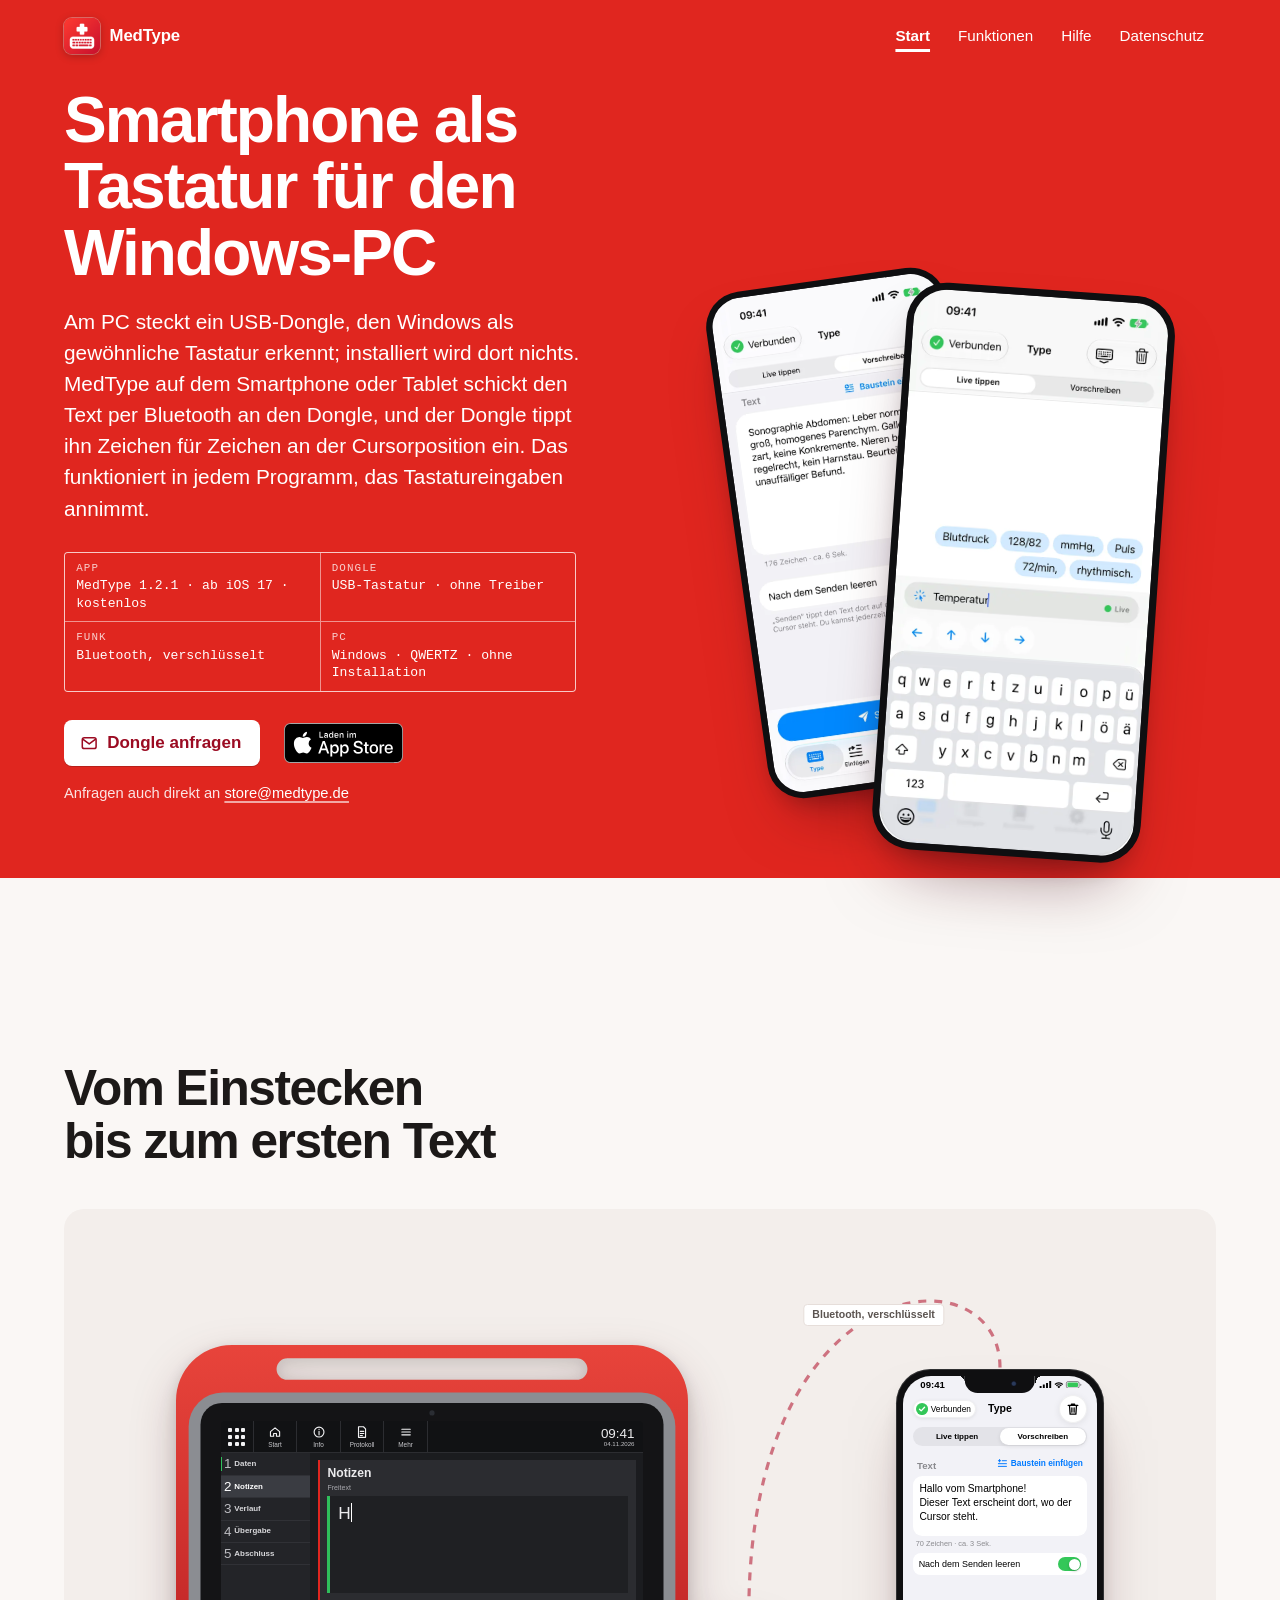
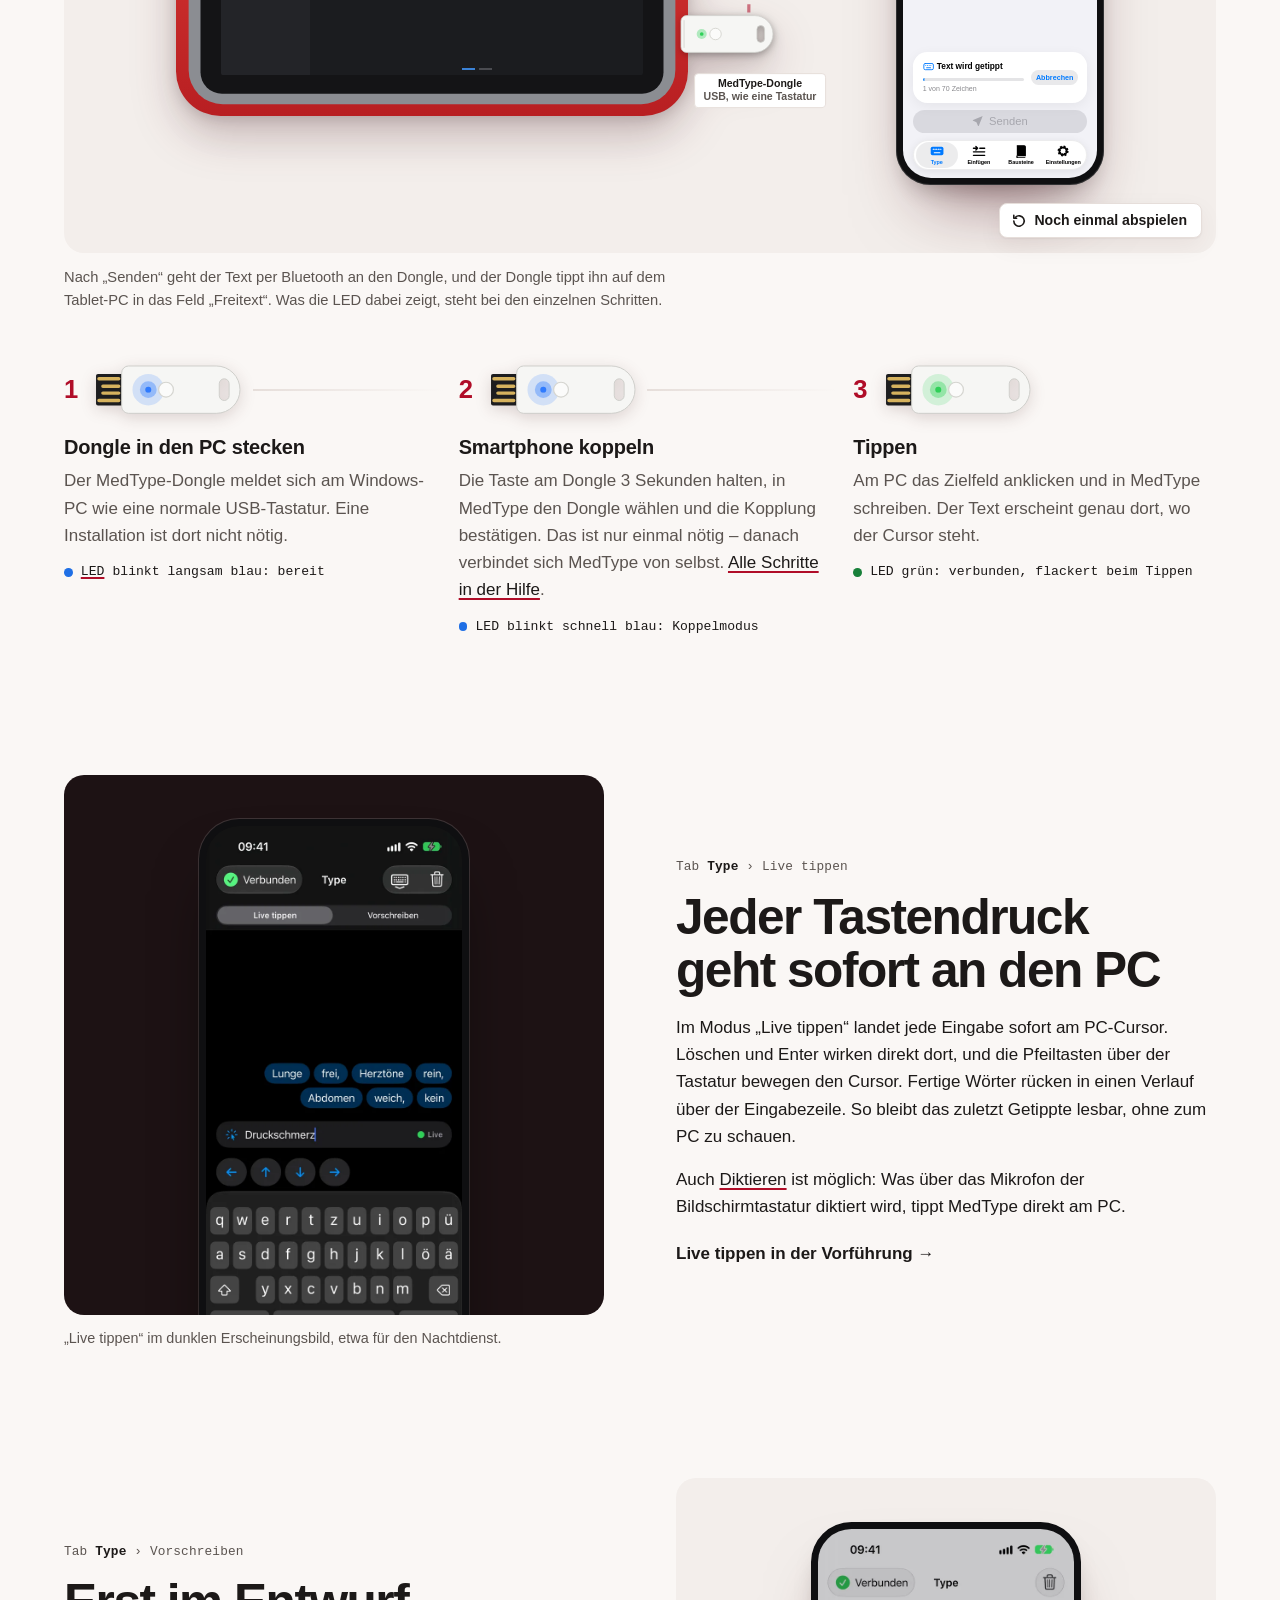
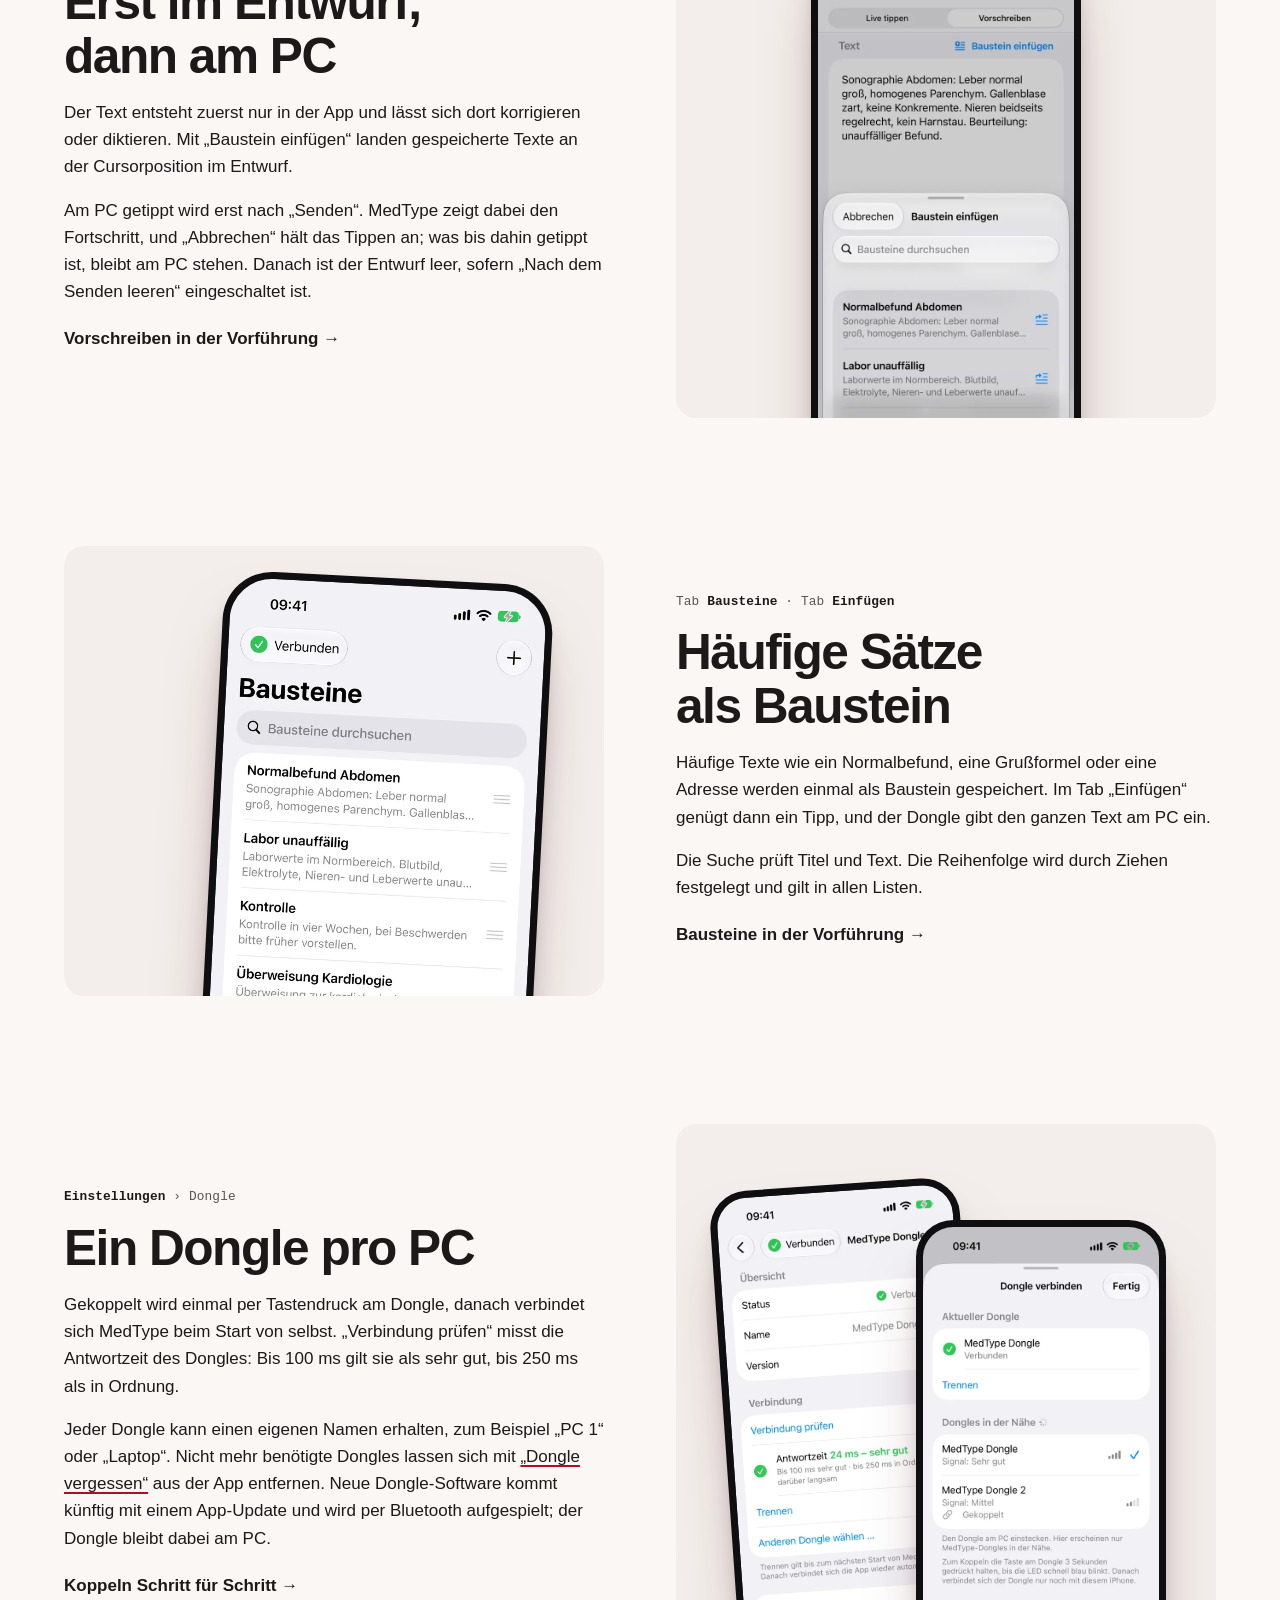
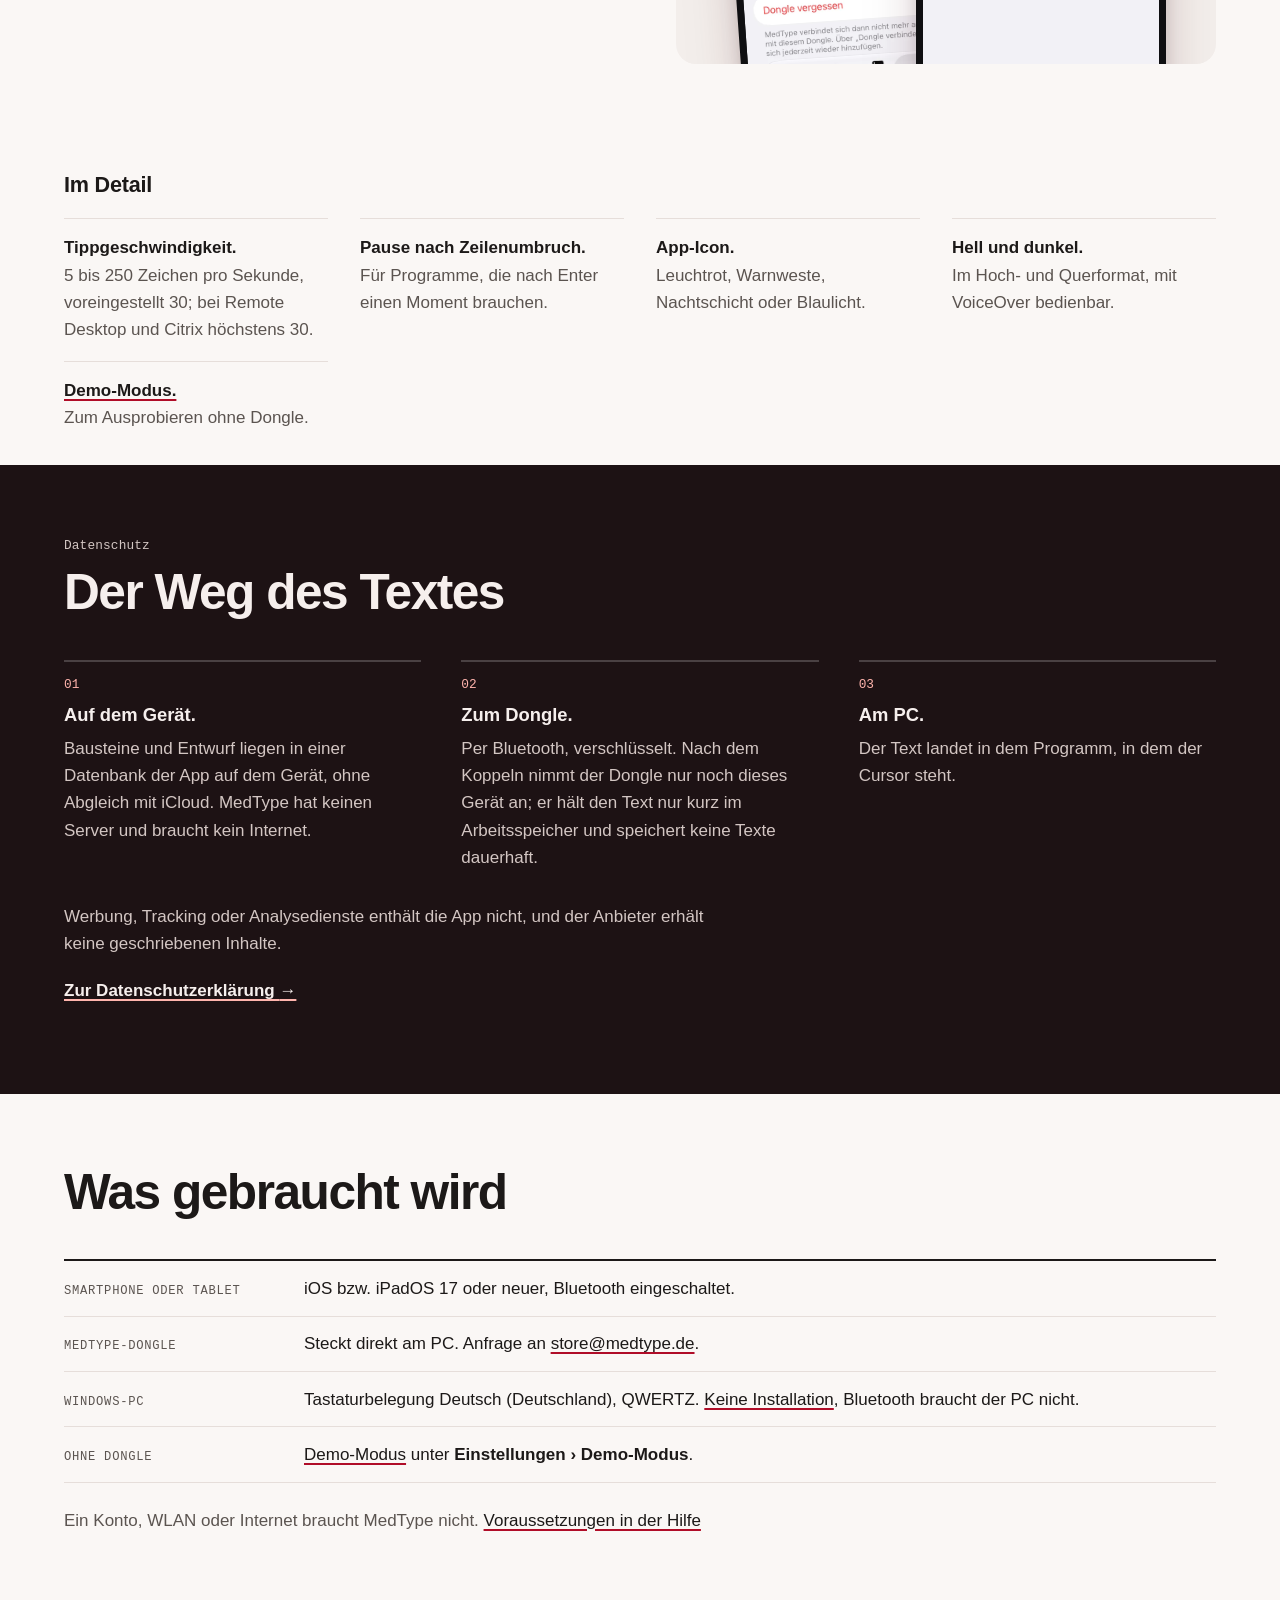
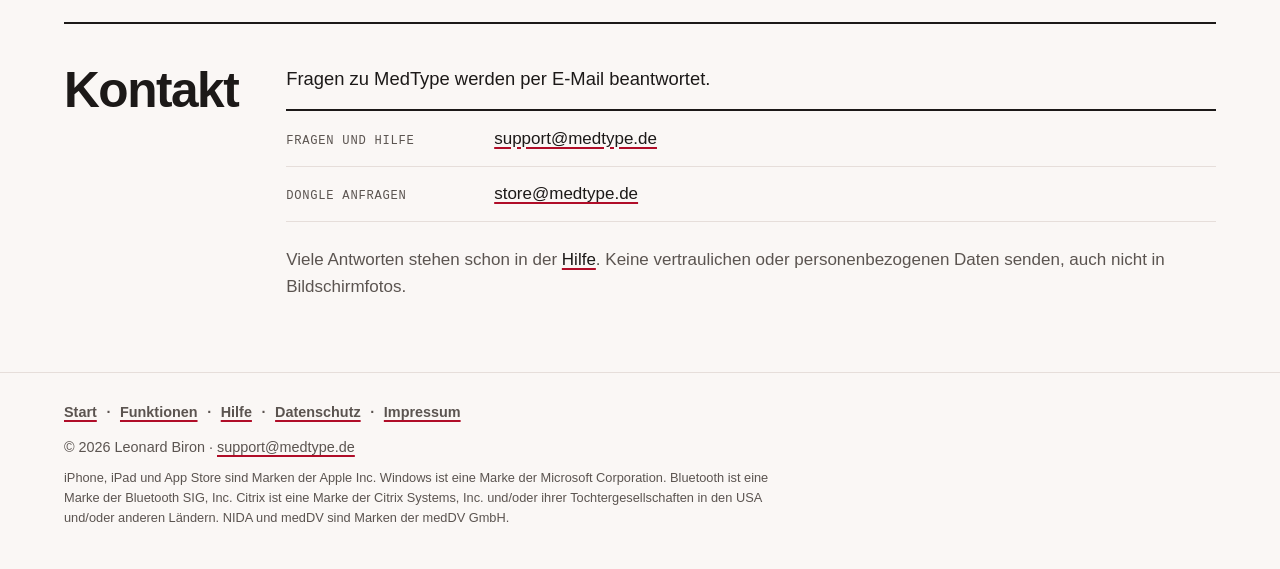
==== commit cdc72f69: "feat: ruhigere Gestaltung „Gerätedokumentation“ und sachlichere Texte Gestaltung: - Rotes Band flach" ====
--- a/index.html
+++ b/index.html
@@ -14,7 +14,7 @@
 <meta property="og:locale" content="de_DE">
 <meta property="og:site_name" content="MedType">
 <meta property="og:title" content="MedType – Smartphone als Tastatur für den PC">
-<meta property="og:description" content="Tippen, diktieren, Textbausteine – der MedType-Dongle tippt den Text am Windows-PC dort, wo der Cursor steht. Keine Installation, kein Konto, keine Cloud.">
+<meta property="og:description" content="Ein USB-Dongle am Windows-PC tippt an der Cursorposition, was in MedType auf Smartphone oder Tablet geschrieben wird. Am PC wird nichts installiert.">
 <meta property="og:url" content="https://medtype.de/">
 <meta property="og:image" content="https://medtype.de/assets/og-image.jpg">
 <meta property="og:image:width" content="1200">
@@ -35,10 +35,10 @@
 }
 </script>
 <link rel="preload" as="image" href="assets/01-live-tippen.webp" type="image/webp" fetchpriority="high">
-<link rel="stylesheet" href="assets/site.css?v=6">
-<link rel="stylesheet" href="assets/home.css?v=7">
+<link rel="stylesheet" href="assets/site.css?v=8">
+<link rel="stylesheet" href="assets/home.css?v=8">
 <link rel="stylesheet" href="assets/devices.css?v=3">
-<link rel="stylesheet" href="assets/flow.css?v=4">
+<link rel="stylesheet" href="assets/flow.css?v=5">
 </head>
 <body class="home">
 <a class="skip" href="#titel">Zum Inhalt springen</a>
@@ -62,28 +62,28 @@
 
     <div class="hero">
       <div class="hero-copy">
-        <p class="hero-app">
-          <img class="hero-icon" src="assets/icon-256.png" width="84" height="84" alt="">
-          MedType
-        </p>
-        <h1 id="titel">Vom Smartphone direkt in den PC.</h1>
-        <p class="hero-lead">Das Smartphone oder Tablet wird zur Tastatur für den Windows-PC. Text wird in der App getippt,
-          diktiert oder aus Bausteinen eingefügt – der MedType-Dongle gibt ihn am PC genau
-          dort ein, wo der Cursor steht. In jedem Programm mit Texteingabe.</p>
+        <h1 id="titel">Smartphone als Tastatur für den Windows-PC</h1>
+        <p class="hero-lead">Am PC steckt ein USB-Dongle, den Windows als gewöhnliche Tastatur erkennt; installiert wird
+          dort nichts. MedType auf dem Smartphone oder Tablet schickt den Text per Bluetooth an den Dongle, und der Dongle
+          tippt ihn Zeichen für Zeichen an der Cursorposition ein. Das funktioniert in jedem Programm, das
+          Tastatureingaben annimmt.</p>
+        <dl class="plate" aria-label="Kurzdaten">
+          <div><dt>App</dt><dd>MedType 1.2.1 · ab iOS 17 · kostenlos</dd></div>
+          <div><dt>Dongle</dt><dd>USB-Tastatur · ohne Treiber</dd></div>
+          <div><dt>Funk</dt><dd>Bluetooth, verschlüsselt</dd></div>
+          <div><dt>PC</dt><dd>Windows · QWERTZ · ohne Installation</dd></div>
+        </dl>
         <div class="hero-actions">
-          <a class="hero-cta" href="mailto:store@medtype.de?subject=Dongle%20f%C3%BCr%20MedType">
+          <a class="btn btn--light" href="mailto:store@medtype.de?subject=Dongle%20f%C3%BCr%20MedType">
             <svg viewBox="0 0 24 24" aria-hidden="true" fill="none" stroke="currentColor" stroke-width="2" stroke-linecap="round" stroke-linejoin="round"><rect x="3" y="5" width="18" height="14" rx="2.5"/><path d="m4 7 8 6 8-6"/></svg>
             Dongle anfragen
           </a>
-          <a class="hero-link" href="/hilfe">Zur Hilfe <span aria-hidden="true">→</span></a>
-        </div>
-        <div class="hero-meta">
-          <p class="status"><span class="status-dot" aria-hidden="true"></span>Ab jetzt im App Store erhältlich · Version 1.2.1</p>
           <a class="app-store-badge" href="https://apps.apple.com/de/app/medtype/id6821332885"
             aria-label="MedType im App Store laden">
             <img src="assets/app-store-de.svg" alt="Laden im App Store" width="120" height="40">
           </a>
         </div>
+        <p class="hero-mail">Anfragen auch direkt an <a href="mailto:store@medtype.de?subject=Dongle%20f%C3%BCr%20MedType">store@medtype.de</a></p>
       </div>
 
       <div class="hero-visual">
@@ -111,8 +111,7 @@
   <section class="section how" aria-labelledby="so">
     <div class="wrap">
       <div class="section-head">
-        <p class="kicker">In drei Schritten</p>
-        <h2 class="display" id="so">So funktioniert’s</h2>
+        <h2 class="display" id="so">Vom Einstecken bis zum ersten Text</h2>
       </div>
 
       <figure class="flow">
@@ -210,7 +209,7 @@
                     <span class="fl-link"><svg viewBox="0 0 20 20" fill="none" stroke="currentColor" stroke-width="1.8" stroke-linecap="round"><path d="M2.5 5h4.5M4.75 2.75v4.5M10 5h7.5M2.5 10.5h15M2.5 15.5h15"/></svg>Baustein einfügen</span>
                   </div>
                   <p class="fl-field"><span class="fl-draft">Hallo vom Smartphone!<br>Dieser Text erscheint dort, wo der Cursor steht.</span><span class="fl-ph">Text schreiben, einfügen oder diktieren</span></p>
-                  <p class="fl-count"><span class="fl-count-full">70 Zeichen · ca. 1 Sek.</span><span class="fl-count-empty">0 Zeichen</span></p>
+                  <p class="fl-count"><span class="fl-count-full">70 Zeichen · ca. 3 Sek.</span><span class="fl-count-empty">0 Zeichen</span></p>
                   <p class="fl-toggle"><span>Nach dem Senden leeren</span><i class="fl-switch"></i></p>
                   <div class="fl-space">
                     <div class="fl-progress">
@@ -239,9 +238,8 @@
             </div>
           </div>
         </div>
-        <figcaption>In MedType geschrieben, am PC getippt: Der Dongle steckt im USB-Anschluss und gibt den Text
-          Zeichen für Zeichen dort ein, wo der Cursor steht – wie eine Tastatur. Die LED am Dongle zeigt den jeweiligen
-          Zustand.</figcaption>
+        <figcaption>Nach „Senden“ geht der Text per Bluetooth an den Dongle, und der Dongle tippt ihn auf dem Tablet-PC
+          in das Feld „Freitext“. Was die LED dabei zeigt, steht bei den einzelnen Schritten.</figcaption>
       </figure>
 
       <ol class="how-steps">
@@ -319,14 +317,14 @@
             </picture>
           </div>
         </div>
-        <figcaption>Auch im dunklen Erscheinungsbild, angenehm bei wenig Licht.</figcaption>
+        <figcaption>„Live tippen“ im dunklen Erscheinungsbild, etwa für den Nachtdienst.</figcaption>
       </figure>
       <div class="feature-copy">
-        <p class="kicker">Live tippen</p>
-        <h2 class="display" id="live">Jeder Buchstabe erscheint sofort am PC.</h2>
+        <p class="label">Tab <b>Type</b> › Live tippen</p>
+        <h2 class="display" id="live">Jeder Tastendruck geht sofort an den PC</h2>
         <p>Im Modus „Live tippen“ landet jede Eingabe sofort am PC-Cursor. Löschen und Enter wirken direkt dort,
-          und die Pfeiltasten über der Tastatur bewegen den Cursor. Fertige Wörter wandern in einen Verlauf darüber –
-          so bleibt der Überblick erhalten.</p>
+          und die Pfeiltasten über der Tastatur bewegen den Cursor. Fertige Wörter rücken in einen Verlauf über der
+          Eingabezeile. So bleibt das zuletzt Getippte lesbar, ohne zum PC zu schauen.</p>
         <p>Auch <a href="/funktionen#diktieren">Diktieren</a> ist möglich: Was über das Mikrofon der Bildschirmtastatur
           diktiert wird, tippt MedType direkt am PC.</p>
         <p class="feature-more"><a href="/funktionen#live-tippen">Live tippen in der Vorführung <span aria-hidden="true">→</span></a></p>
@@ -346,12 +344,13 @@
         </div>
       </figure>
       <div class="feature-copy">
-        <p class="kicker">Vorschreiben</p>
-        <h2 class="display" id="vorschreiben">Erst in Ruhe schreiben, dann senden.</h2>
-        <p>Text lässt sich in Ruhe schreiben, korrigieren oder diktieren. Mit „Baustein einfügen“ landen gespeicherte Texte
-          direkt an der Cursorposition im Entwurf.</p>
-        <p>Getippt wird erst nach „Senden“. Der Fortschritt ist sichtbar, ein Abbruch jederzeit möglich.
-          Danach leert MedType den Entwurf; das lässt sich abschalten.</p>
+        <p class="label">Tab <b>Type</b> › Vorschreiben</p>
+        <h2 class="display" id="vorschreiben">Erst im Entwurf, dann am PC</h2>
+        <p>Der Text entsteht zuerst nur in der App und lässt sich dort korrigieren oder diktieren. Mit „Baustein
+          einfügen“ landen gespeicherte Texte an der Cursorposition im Entwurf.</p>
+        <p>Am PC getippt wird erst nach „Senden“. MedType zeigt dabei den Fortschritt, und „Abbrechen“ hält das Tippen
+          an; was bis dahin getippt ist, bleibt am PC stehen. Danach ist der Entwurf leer, sofern „Nach dem Senden
+          leeren“ eingeschaltet ist.</p>
         <p class="feature-more"><a href="/funktionen#vorschreiben">Vorschreiben in der Vorführung <span aria-hidden="true">→</span></a></p>
       </div>
     </section>
@@ -369,12 +368,11 @@
         </div>
       </figure>
       <div class="feature-copy">
-        <p class="kicker">Bausteine</p>
-        <h2 class="display" id="bausteine">Textbausteine mit einem Tipp am PC.</h2>
-        <p>Eigene Textbausteine, etwa Standardsätze, Grußformeln oder Adressen, lassen sich anlegen. Im Tab „Einfügen“
-          genügt ein Tipp, und MedType tippt den Baustein sofort am PC.</p>
-        <p>Die Reihenfolge wird per Ziehen festgelegt, die Suche findet jeden Baustein schnell. Die Bausteine bleiben
-          auf dem Smartphone – am PC ist kein zusätzliches Programm nötig.</p>
+        <p class="label">Tab <b>Bausteine</b> · Tab <b>Einfügen</b></p>
+        <h2 class="display" id="bausteine">Häufige Sätze als Baustein</h2>
+        <p>Häufige Texte wie ein Normalbefund, eine Grußformel oder eine Adresse werden einmal als Baustein gespeichert.
+          Im Tab „Einfügen“ genügt dann ein Tipp, und der Dongle gibt den ganzen Text am PC ein.</p>
+        <p>Die Suche prüft Titel und Text. Die Reihenfolge wird durch Ziehen festgelegt und gilt in allen Listen.</p>
         <p class="feature-more"><a href="/funktionen#bausteine">Bausteine in der Vorführung <span aria-hidden="true">→</span></a></p>
       </div>
     </section>
@@ -399,25 +397,26 @@
         </div>
       </figure>
       <div class="feature-copy">
-        <p class="kicker">Verbindung und Dongles</p>
-        <h2 class="display" id="verbindung">Verbindung im Blick, Dongles im Griff.</h2>
+        <p class="label"><b>Einstellungen</b> › Dongle</p>
+        <h2 class="display" id="verbindung">Ein Dongle pro PC</h2>
         <p>Gekoppelt wird einmal per Tastendruck am Dongle, danach verbindet sich MedType beim Start von selbst.
-          „Verbindung prüfen“ zeigt auf einen Blick, wie schnell der Dongle antwortet.</p>
+          „Verbindung prüfen“ misst die Antwortzeit des Dongles: Bis 100 ms gilt sie als sehr gut, bis 250 ms als in
+          Ordnung.</p>
         <p>Jeder Dongle kann einen eigenen Namen erhalten, zum Beispiel „PC 1“ oder „Laptop“. Nicht mehr
           benötigte Dongles lassen sich mit <a href="/hilfe#frage-wie-wird-ein-dongle-aus-medtype-entfernt-dongle">„Dongle vergessen“</a> aus der App entfernen. Neue Dongle-Software kommt künftig mit einem
-          App-Update und wird per Bluetooth aufgespielt – der Dongle bleibt dabei am PC.</p>
+          App-Update und wird per Bluetooth aufgespielt; der Dongle bleibt dabei am PC.</p>
         <p class="feature-more"><a href="/hilfe#start">Koppeln Schritt für Schritt <span aria-hidden="true">→</span></a></p>
       </div>
     </section>
 
     <section class="extras" aria-labelledby="extras">
-      <h2 id="extras">Außerdem an Bord</h2>
+      <h2 id="extras">Im Detail</h2>
       <ul>
-        <li><strong>Tippgeschwindigkeit einstellbar.</strong> So kommen auch langsamere Programme mit.</li>
+        <li><strong>Tippgeschwindigkeit.</strong> 5 bis 250 Zeichen pro Sekunde, voreingestellt 30; bei Remote Desktop
+          und Citrix höchstens 30.</li>
         <li><strong>Pause nach Zeilenumbruch.</strong> Für Programme, die nach Enter einen Moment brauchen.</li>
-        <li><strong>Vier App-Icons.</strong> Zur Auswahl in den Einstellungen.</li>
+        <li><strong>App-Icon.</strong> Leuchtrot, Warnweste, Nachtschicht oder Blaulicht.</li>
         <li><strong>Hell und dunkel.</strong> Im Hoch- und Querformat, mit VoiceOver bedienbar.</li>
-        <li><strong><a href="/hilfe#frage-lassen-sich-mehrere-dongles-nutzen">Mehrere Dongles.</a></strong> Für mehrere PCs – der Wechsel dauert in der App nur wenige Tipps, nicht mehr benötigte lassen sich vergessen.</li>
         <li><strong><a href="/hilfe#demo">Demo-Modus.</a></strong> Zum Ausprobieren ohne Dongle.</li>
       </ul>
     </section>
@@ -426,16 +425,17 @@
 
   <section class="section ink" aria-labelledby="daten">
     <div class="wrap">
-      <p class="kicker">Datenschutz</p>
-      <h2 class="display" id="daten">Keine Cloud, kein Konto, kein Server.</h2>
-      <ul class="ink-list">
-        <li><strong>Auf dem Smartphone.</strong> Bausteine und Entwürfe bleiben auf dem Gerät. MedType hat keinen
-          Server und braucht kein Internet.</li>
-        <li><strong>Nur an den eigenen Dongle.</strong> Texte gehen per Bluetooth verschlüsselt an den eigenen Dongle.
-          Nach dem Koppeln nimmt er nur noch dieses Smartphone an und speichert keine Texte dauerhaft.</li>
-        <li><strong>Keine Weitergabe.</strong> Keine Werbung, kein Tracking, keine Analyse. Geschriebene Inhalte
-          werden nicht an den Anbieter übermittelt.</li>
-      </ul>
+      <p class="label">Datenschutz</p>
+      <h2 class="display" id="daten">Der Weg des Textes</h2>
+      <ol class="ink-list">
+        <li><strong>Auf dem Gerät.</strong> Bausteine und Entwurf liegen in einer Datenbank der App auf dem Gerät, ohne
+          Abgleich mit iCloud. MedType hat keinen Server und braucht kein Internet.</li>
+        <li><strong>Zum Dongle.</strong> Per Bluetooth, verschlüsselt. Nach dem Koppeln nimmt der Dongle nur noch dieses
+          Gerät an; er hält den Text nur kurz im Arbeitsspeicher und speichert keine Texte dauerhaft.</li>
+        <li><strong>Am PC.</strong> Der Text landet in dem Programm, in dem der Cursor steht.</li>
+      </ol>
+      <p class="ink-note">Werbung, Tracking oder Analysedienste enthält die App nicht, und der Anbieter erhält keine
+        geschriebenen Inhalte.</p>
       <p><a href="/datenschutz">Zur Datenschutzerklärung <span aria-hidden="true">→</span></a></p>
     </div>
   </section>
@@ -443,47 +443,32 @@
   <section class="section needs" aria-labelledby="brauchst">
     <div class="wrap">
       <div class="section-head">
-        <p class="kicker">Voraussetzungen</p>
-        <h2 class="display" id="brauchst">Voraussetzungen im Überblick</h2>
-      </div>
-      <ul class="needs-list">
-        <li>
-          <span class="needs-icon" aria-hidden="true">
-            <svg viewBox="0 0 24 24" fill="none" stroke="currentColor" stroke-width="1.8" stroke-linecap="round" stroke-linejoin="round"><rect x="6.5" y="2.5" width="11" height="19" rx="2.6"/><path d="M10.5 18.5h3"/></svg>
-          </span>
-          <h3>iPhone oder iPad</h3>
-          <p>mit iOS 17 oder neuer und eingeschaltetem Bluetooth.</p>
-        </li>
-        <li>
-          <span class="needs-icon" aria-hidden="true">
-            <svg viewBox="0 0 24 24" fill="none" stroke="currentColor" stroke-width="1.8" stroke-linecap="round" stroke-linejoin="round"><rect x="7.5" y="9" width="9" height="12.5" rx="2.2"/><path d="M9.5 9V3h5v6"/><path d="M11.2 5.5h.01M12.8 5.5h.01"/><circle cx="12" cy="15.5" r="1.2"/></svg>
-          </span>
-          <h3>MedType-USB-Dongle</h3>
-          <p>Steckt direkt am PC. Anfragen per E-Mail an store@medtype.de. <a href="/hilfe#brauchst">Alle Voraussetzungen</a>.</p>
-        </li>
-        <li>
-          <span class="needs-icon" aria-hidden="true">
-            <svg viewBox="0 0 24 24" fill="none" stroke="currentColor" stroke-width="1.8" stroke-linecap="round" stroke-linejoin="round"><rect x="2.5" y="4" width="19" height="12.5" rx="1.8"/><path d="M8.5 20.5h7M12 16.5v4"/></svg>
-          </span>
-          <h3>Windows-PC mit deutscher Tastatur&shy;belegung</h3>
-          <p>QWERTZ, Sprache „Deutsch (Deutschland)“. Am PC ist <a href="/hilfe#frage-muss-am-pc-etwas-installiert-werden">keine Installation nötig</a>, Bluetooth wird dort nicht benötigt.</p>
-        </li>
-      </ul>
-      <p class="note needs-note">Kein Konto, kein WLAN, kein Internet nötig. Ohne Dongle lässt sich MedType <a href="/hilfe#demo">im Demo-Modus ausprobieren</a>:
-        <span class="path">Einstellungen › Demo-Modus</span>.</p>
+        <h2 class="display" id="brauchst">Was gebraucht wird</h2>
+      </div>
+      <dl class="spec">
+        <div><dt>Smartphone oder Tablet</dt><dd>iOS bzw. iPadOS 17 oder neuer, Bluetooth eingeschaltet.</dd></div>
+        <div><dt>MedType-Dongle</dt><dd>Steckt direkt am PC. Anfrage an
+          <a href="mailto:store@medtype.de?subject=Dongle%20f%C3%BCr%20MedType">store@medtype.de</a>.</dd></div>
+        <div><dt>Windows-PC</dt><dd>Tastaturbelegung Deutsch (Deutschland), QWERTZ.
+          <a href="/hilfe#frage-muss-am-pc-etwas-installiert-werden">Keine Installation</a>, Bluetooth braucht der PC nicht.</dd></div>
+        <div><dt>Ohne Dongle</dt><dd><a href="/hilfe#demo">Demo-Modus</a> unter <span class="path">Einstellungen › Demo-Modus</span>.</dd></div>
+      </dl>
+      <p class="muted">Ein Konto, WLAN oder Internet braucht MedType nicht. <a href="/hilfe#brauchst">Voraussetzungen in der Hilfe</a></p>
     </div>
   </section>
 
   <section class="section ask" aria-labelledby="fragen">
     <div class="wrap">
       <div class="ask-inner">
-        <h2 class="display ask-title" id="fragen">Fragen?</h2>
+        <h2 class="display ask-title" id="fragen">Kontakt</h2>
         <div>
-          <p class="ask-lead">Fragen zu MedType beantwortet der Support per E-Mail.</p>
-          <a class="mail" href="mailto:support@medtype.de">support@medtype.de</a>
-          <p class="muted">Dongle anfragen: <a href="mailto:store@medtype.de?subject=Dongle%20f%C3%BCr%20MedType">store@medtype.de</a></p>
-          <p class="muted">Viele Antworten stehen schon in der <a href="/hilfe">Hilfe</a>. Keine
-            vertraulichen oder personenbezogenen Daten senden – auch nicht in Bildschirmfotos.</p>
+          <p class="ask-lead">Fragen zu MedType werden per E-Mail beantwortet.</p>
+          <dl class="spec spec--compact">
+            <div><dt>Fragen und Hilfe</dt><dd><a href="mailto:support@medtype.de">support@medtype.de</a></dd></div>
+            <div><dt>Dongle anfragen</dt><dd><a href="mailto:store@medtype.de?subject=Dongle%20f%C3%BCr%20MedType">store@medtype.de</a></dd></div>
+          </dl>
+          <p class="muted">Viele Antworten stehen schon in der <a href="/hilfe">Hilfe</a>. Keine vertraulichen oder
+            personenbezogenen Daten senden, auch nicht in Bildschirmfotos.</p>
         </div>
       </div>
     </div>
--- a/assets/site.css
+++ b/assets/site.css
@@ -33,6 +33,11 @@
   --gutter: 16px;
   --font: -apple-system, BlinkMacSystemFont, "SF Pro Display", "Segoe UI", Roboto, "Helvetica Neue", Arial, sans-serif;
   --ease-out: cubic-bezier(.16, 1, .3, 1);
+  /* Gerätedaten, App-Pfade und Beschriftungen in Festbreitenschrift; Radien in drei Stufen */
+  --font-mono: ui-monospace, "SF Mono", SFMono-Regular, Menlo, Consolas, "Liberation Mono", monospace;
+  --r-1: 4px;
+  --r-2: 8px;
+  --r-3: 20px;
 }
 
 @media (min-width: 48rem) {
@@ -70,10 +75,14 @@
   overflow-wrap: break-word;
 }
 img { display: block; max-width: 100%; height: auto; }
-a { color: var(--accent); text-underline-offset: .15em; }
-a:hover { text-decoration-thickness: 2px; }
+/* Links im Text: Textfarbe mit roter Unterstreichung, Rot erst beim Zeigen */
+a { color: var(--text); text-decoration-color: var(--accent); text-decoration-thickness: 1.5px; text-underline-offset: .18em; }
+a:hover { color: var(--accent); text-decoration-thickness: 2px; }
 :focus-visible { outline: 3px solid var(--accent); outline-offset: 3px; border-radius: 6px; }
 .band :focus-visible, .ink :focus-visible { outline-color: #ffffff; }
+/* Links im Fließtext des roten Bands: weiß und unterstrichen statt rot auf rot */
+.band p a:not([class]) { color: var(--on-band); text-decoration-color: rgba(255, 255, 255, .6); }
+.band p a:not([class]):hover { text-decoration-color: #ffffff; }
 
 /* Hinweis: ruhige Fläche mit Info-Symbol (Hilfe, Datenschutz, Startseite) */
 .note {
@@ -110,7 +119,7 @@
 /* Kopfbereich: rotes Band mit Marke und Navigation */
 .band {
   position: relative;
-  background: linear-gradient(135deg, var(--band-1), var(--band-2));
+  background: var(--band-1);
   color: var(--on-band);
 }
 .band-inner {
@@ -138,15 +147,20 @@
 .site-nav a {
   display: block;
   padding: .4rem .75rem;
-  border-radius: 999px;
+  border-radius: var(--r-1);
   color: var(--on-band);
   font-weight: 500;
   text-decoration: none;
   transition: background-color .2s ease;
 }
 .site-nav a:hover { background: rgba(40, 0, 8, .24); }
-.site-nav a[aria-current="page"] { background: #ffffff; color: var(--on-pill); font-weight: 650; }
-.site-nav a:focus-visible { border-radius: 999px; }
+/* Aktuelle Seite: kräftige weiße Unterstreichung statt Pille */
+.site-nav a[aria-current="page"] {
+  font-weight: 700;
+  text-decoration: underline; text-decoration-color: #ffffff;
+  text-decoration-thickness: 3px; text-underline-offset: .5em;
+}
+.site-nav a:focus-visible { border-radius: var(--r-1); }
 
 /* Schmal: Die Navigation bekommt eine eigene Zeile unter dem Logo, damit alle Punkte Platz haben */
 @media (max-width: 32rem) {
@@ -158,6 +172,49 @@
 @media (max-width: 23rem) {
   .site-nav ul { gap: .05rem; margin-left: -.45rem; }
   .site-nav a { padding: .38rem .45rem; font-size: .87rem; }
+}
+
+/* ---------- Bausteine der Gestaltung „Gerätedokumentation“ ---------- */
+/* Beschriftung über Überschriften: Ort in der App oder Bereich, in Festbreitenschrift */
+.label { margin: 0 0 .75rem; color: var(--muted); font: 500 .8rem/1.35 var(--font-mono); letter-spacing: .01em; }
+.label b { color: var(--text); font-weight: 600; }
+.band .label { color: rgba(255, 255, 255, .85); }
+.band .label b { color: #ffffff; }
+
+/* Knopf: kleiner Radius, kein Schweben */
+.btn {
+  display: inline-flex; align-items: center; gap: .55rem;
+  min-height: 2.75rem; padding: .6rem 1.15rem .6rem 1rem;
+  border-radius: var(--r-2);
+  font-weight: 700; text-decoration: none;
+  transition: background-color .15s ease, transform .15s ease;
+}
+.btn svg { width: 1.15rem; height: 1.15rem; flex: none; }
+.btn--light { background: #ffffff; color: var(--on-pill); box-shadow: 0 1px 0 rgba(0, 0, 0, .18); }
+.btn--light:hover { background: #fff1f0; color: var(--on-pill); }
+.btn--light:active { transform: translateY(1px); }
+
+/* Typenschild: Kurzdaten wie auf einem Geräteschild */
+.plate {
+  display: grid; grid-template-columns: repeat(2, minmax(0, 1fr)); gap: 1px;
+  max-width: 32rem; margin: 0 0 1.75rem;
+  border: 1px solid rgba(255, 255, 255, .5); border-radius: var(--r-1);
+  background: rgba(255, 255, 255, .5);
+  overflow: hidden;
+  font: 500 .82rem/1.35 var(--font-mono);
+}
+.plate > div { padding: .5rem .7rem .55rem; background: var(--band-1); }
+.plate dt { margin-bottom: .1rem; color: rgba(255, 255, 255, .78); font-size: .68rem; letter-spacing: .1em; text-transform: uppercase; }
+.plate dd { margin: 0; color: #ffffff; }
+
+/* Datenliste: Begriff und Wert mit Haarlinien, wie eine Spezifikation */
+.spec { margin: 0 0 1.5rem; padding: 0; border-top: 2px solid var(--text); }
+.spec > div { display: grid; gap: .15rem 2rem; padding: .85rem 0; border-bottom: 1px solid var(--line); }
+.spec dt { color: var(--muted); font: 500 .76rem/1.45 var(--font-mono); letter-spacing: .06em; text-transform: uppercase; }
+.spec dd { margin: 0; }
+@media (min-width: 40rem) {
+  .spec > div { grid-template-columns: 13rem minmax(0, 1fr); align-items: baseline; }
+  .spec--compact > div { grid-template-columns: 11rem minmax(0, 1fr); }
 }
 
 /* Fußzeile */
--- a/assets/home.css
+++ b/assets/home.css
@@ -8,34 +8,13 @@
 
 /* Startbereich */
 .hero-band { overflow-x: clip; }
-.hero-band::before,
-.hero-band::after { content: ""; position: absolute; inset: 0; pointer-events: none; }
-.hero-band::before {
-  background: radial-gradient(90% 40% at 50% 100%, rgba(255, 59, 48, .75), transparent 70%);
-}
-.hero-band::after {
-  background-image: radial-gradient(rgba(255, 255, 255, .09) 1px, transparent 1.6px);
-  background-size: 22px 22px;
-  -webkit-mask-image: linear-gradient(180deg, transparent, #000 35%, transparent);
-  mask-image: linear-gradient(180deg, transparent, #000 35%, transparent);
-}
 .hero-band .band-inner { padding-bottom: 0; }
 .hero { display: grid; gap: 2.75rem; padding-top: 2.75rem; }
-.hero-app {
-  display: flex; align-items: center; gap: .9rem;
-  margin: 0 0 1.5rem;
-  font-size: 1.3rem; font-weight: 700; letter-spacing: -.01em;
-}
-.hero-icon {
-  width: 72px; height: 72px;
-  border-radius: 22.5%;
-  box-shadow: 0 12px 30px -8px rgba(60, 0, 10, .6), 0 0 0 1px rgba(255, 255, 255, .4);
-}
 .hero h1 {
-  font-size: clamp(2.5rem, 1.3rem + 5.6vw, 4.75rem);
+  font-size: clamp(2.2rem, 1.3rem + 4vw, 4rem);
   font-weight: 800;
-  line-height: 1.02;
-  letter-spacing: -.035em;
+  line-height: 1.04;
+  letter-spacing: -.03em;
   margin: 0 0 1.2rem;
   text-wrap: balance;
 }
@@ -43,44 +22,14 @@
   font-size: clamp(1.1rem, 1rem + .5vw, 1.3rem);
   line-height: 1.5;
   max-width: 33rem;
-  margin: 0 0 2rem;
+  margin: 0 0 1.75rem;
 }
 .hero-actions { display: flex; flex-wrap: wrap; align-items: center; gap: .9rem 1.5rem; }
-.hero-cta {
-  display: inline-flex; align-items: center; gap: .6rem;
-  padding: .8rem 1.35rem .8rem 1.15rem;
-  border-radius: 999px;
-  background: #ffffff; color: var(--on-pill);
-  font-weight: 700; text-decoration: none;
-  box-shadow: 0 14px 28px -12px rgba(60, 0, 10, .75);
-  transition: transform .2s var(--ease-out), box-shadow .2s var(--ease-out);
-}
-.hero-cta svg { width: 1.2rem; height: 1.2rem; flex: none; }
-.hero-cta:hover { transform: translateY(-2px); box-shadow: 0 20px 34px -14px rgba(60, 0, 10, .85); }
-.hero-cta:active { transform: translateY(0) scale(.98); box-shadow: 0 8px 18px -10px rgba(60, 0, 10, .75); }
-.hero-cta:focus-visible { border-radius: 999px; }
-/* Statuszeile und App-Store-Knopf in einer Reihe, mittig ausgerichtet und gleich hoch (2.5rem = 40px, Apples Mindesthöhe) */
-.hero-meta { display: flex; flex-wrap: wrap; align-items: center; gap: .75rem 1rem; margin-top: 1.6rem; }
+/* Anfrage-Adresse sichtbar (Klinik-PCs haben oft kein Mailprogramm) */
+.hero-mail { margin: 1rem 0 0; font-size: .92rem; color: rgba(255, 255, 255, .88); }
+.hero-mail a { color: #ffffff; text-decoration-color: rgba(255, 255, 255, .6); }
 .app-store-badge { display: block; flex: none; line-height: 0; }
 .app-store-badge img { display: block; height: 2.5rem; width: auto; }
-.status {
-  display: inline-flex; align-items: center; gap: .55rem;
-  box-sizing: border-box; min-height: 2.5rem;
-  margin: 0;
-  padding: .3rem .85rem .3rem .7rem;
-  border: 1.5px solid rgba(255, 255, 255, .7);
-  border-radius: 999px;
-  color: var(--on-band);
-  font-size: .9rem; font-weight: 600;
-}
-.status-dot { position: relative; width: .5rem; height: .5rem; border-radius: 50%; background: #ffffff; }
-.hero-link {
-  color: var(--on-band); font-weight: 600;
-  text-underline-offset: .3em;
-  padding: .5rem 0;
-}
-.hero-link span { display: inline-block; transition: transform .25s var(--ease-out); }
-.hero-link:hover span { transform: translateX(4px); }
 
 .hero-visual {
   --phone: min(44vw, 230px);
@@ -105,16 +54,6 @@
 /* Abschnitte */
 .section { padding: 4.5rem 0; }
 .section-head { max-width: 40rem; margin-bottom: 2.5rem; }
-.kicker {
-  display: flex; align-items: center; gap: .7rem;
-  margin: 0 0 .9rem;
-  color: var(--accent);
-  font-size: .8rem; font-weight: 700; letter-spacing: .12em; text-transform: uppercase;
-}
-.kicker::before {
-  content: ""; flex: none; width: 1.75rem; height: 3px; border-radius: 2px;
-  background: linear-gradient(90deg, var(--brand-1), var(--brand-2));
-}
 .display {
   font-size: clamp(1.9rem, 1.2rem + 3vw, 3.1rem);
   font-weight: 800;
@@ -144,11 +83,8 @@
 .how-steps .led-note {
   display: inline-flex; align-items: center; gap: .5rem;
   margin-top: .9rem;
-  padding: .3rem .75rem .3rem .6rem;
-  border-radius: 14px;
-  background: var(--surface-2);
   color: var(--text);
-  font-size: .88rem; font-weight: 600; line-height: 1.4;
+  font: 500 .82rem/1.4 var(--font-mono);
 }
 .led-dot { flex: none; width: .55rem; height: .55rem; border-radius: 50%; background: var(--led-blue); }
 .led-dot--green { background: var(--led-green); }
@@ -163,18 +99,12 @@
   aspect-ratio: 4 / 5;
   padding: 2.75rem 1.5rem 0;
   overflow: hidden;
-  border-radius: var(--radius-lg);
-  background:
-    radial-gradient(110% 70% at 15% 0%, rgba(255, 59, 48, .22), transparent 62%),
-    linear-gradient(165deg, var(--surface-2), var(--accent-soft));
+  border-radius: var(--r-3);
+  background: var(--surface-2);
 }
 .stage .phone { width: min(62%, 270px); flex: none; }
 /* dunkles Bildschirmfoto auf dunkler Bühne */
-.stage--dark {
-  background:
-    radial-gradient(80% 60% at 85% 100%, rgba(255, 59, 48, .45), transparent 65%),
-    linear-gradient(165deg, #2a1d20, var(--ink));
-}
+.stage--dark { background: var(--ink); }
 .stage--dark .phone { box-shadow: 0 40px 70px -30px rgba(0, 0, 0, .9), 0 0 0 1px rgba(255, 255, 255, .14); }
 /* breiterer Ausschnitt, größeres Handy am Rand */
 .stage--wide { aspect-ratio: 5 / 4; justify-content: flex-end; padding: 2rem 9% 0 0; }
@@ -204,66 +134,35 @@
 .extras strong { display: block; color: var(--text); }
 
 /* Datenschutz */
-.ink {
-  background:
-    radial-gradient(70% 90% at 100% 0%, rgba(200, 16, 46, .5), transparent 62%),
-    var(--ink);
-  color: var(--ink-text);
-}
-.ink .kicker { color: var(--ink-accent); }
-.ink a { color: var(--ink-accent); font-weight: 600; }
+.ink { background: var(--ink); color: var(--ink-text); }
+.ink .label { color: var(--ink-muted); }
+.ink a { color: var(--ink-text); text-decoration-color: var(--ink-accent); font-weight: 600; }
+.ink a:hover { color: var(--ink-accent); }
 .ink .display { max-width: 18ch; }
 .ink-list {
   list-style: none; margin: 2.5rem 0 2rem; padding: 0;
   display: grid; gap: 1.5rem 2.5rem;
   grid-template-columns: repeat(auto-fit, minmax(14rem, 1fr));
 }
-.ink-list li { border-top: 2px solid rgba(255, 255, 255, .2); padding-top: 1.1rem; color: var(--ink-muted); }
+.ink-list { counter-reset: weg; }
+.ink-list li { counter-increment: weg; border-top: 2px solid rgba(255, 255, 255, .2); padding-top: 1.1rem; color: var(--ink-muted); }
+.ink-list li::before { content: counter(weg, decimal-leading-zero); display: block; margin-bottom: .5rem; color: var(--ink-accent); font: 500 .8rem/1 var(--font-mono); }
+.ink-note { max-width: 40rem; margin: 0 0 1.25rem; color: var(--ink-muted); }
 .ink-list strong { display: block; color: var(--ink-text); font-size: 1.15rem; margin-bottom: .35rem; }
 
-/* Voraussetzungen */
-.needs-list {
-  list-style: none; margin: 0 0 2rem; padding: 0;
-  display: grid; gap: 2rem;
-}
-.needs-list li { display: grid; grid-template-columns: auto 1fr; gap: 0 1rem; align-items: start; align-content: start; }
-.needs-icon {
-  grid-row: span 2;
-  width: 3.25rem; height: 3.25rem;
-  display: grid; place-items: center;
-  border-radius: 16px;
-  background: var(--accent-soft); color: var(--accent);
-}
-.needs-icon svg { width: 1.6rem; height: 1.6rem; }
-.needs-list h3 { font-size: 1.15rem; line-height: 1.3; margin: .1rem 0 .35rem; }
-.needs-list p { margin: 0; color: var(--muted); }
-/* Hinweis unter den Voraussetzungen: helle Karte statt Fläche, sonst wie .note (site.css) */
-.needs-note {
-  margin: 0 0 1rem;
-  border: 1px solid var(--line);
-  background: var(--surface);
-  box-shadow: var(--shadow);
-}
+/* Voraussetzungen: Datenliste .spec aus site.css */
 .disclaimer { margin: 0; color: var(--muted); font-size: .92rem; }
+.needs .muted { margin: 0; color: var(--muted); }
 
 /* Fragen */
 .ask { padding-top: 1rem; }
 .ask-inner {
   display: grid; gap: 1rem 3rem;
-  border-top: 4px solid transparent;
-  border-image: linear-gradient(90deg, var(--brand-1), var(--brand-2)) 1;
-  padding-top: 3rem;
-}
-.ask-title { font-size: clamp(2.6rem, 1.6rem + 5vw, 5rem); margin: 0; }
+  border-top: 2px solid var(--text);
+  padding-top: 2.5rem;
+}
+.ask-title { font-size: clamp(1.9rem, 1.2rem + 3vw, 3.1rem); margin: 0; }
 .ask-lead { font-size: 1.15rem; margin: 0 0 1rem; }
-.mail {
-  display: inline-block;
-  margin: 0 0 1.25rem;
-  font-size: clamp(1.25rem, 1rem + 1.6vw, 1.9rem);
-  font-weight: 750;
-  letter-spacing: -.02em;
-  overflow-wrap: anywhere;
-}
 .ask p.muted { color: var(--muted); margin: 0; }
 
 @media (min-width: 40rem) {
@@ -272,19 +171,12 @@
     content: ""; position: absolute; top: calc(1.55rem - 1px); left: 10.3rem; right: -1rem;
     height: 2px; background: linear-gradient(90deg, var(--line), transparent);
   }
-  .needs-list { grid-template-columns: repeat(3, 1fr); }
-  .needs-list li { grid-template-columns: 1fr; }
-  .needs-icon { grid-row: auto; margin-bottom: .9rem; }
 }
 
 @media (min-width: 56rem) {
   .hero { grid-template-columns: 1.1fr .9fr; align-items: center; gap: 2rem; padding-top: 2rem; }
   .hero-copy { padding-bottom: 4.5rem; }
-  .hero-band::before {
-    background: radial-gradient(45% 75% at 80% 55%, rgba(255, 59, 48, .8), transparent 70%);
-  }
   .hero-visual { --phone: clamp(220px, 21vw, 275px); margin-bottom: -7rem; padding-top: 1.5rem; }
-  .hero-icon { width: 84px; height: 84px; }
   .how { padding-top: calc(7rem + 4.5rem); }
   .how-stick .dv-stick { width: 9rem; }
   .how-steps li:not(:last-child)::after { left: 11.8rem; }
@@ -301,11 +193,6 @@
   .led-dot--slow { animation: dv-led-slow 1.5s linear infinite; }
   .led-dot--fast { animation: dv-led-fast .33s linear infinite; }
   .led-dot--typing { animation: dv-led-typing 3s linear infinite; }
-  .status-dot::after {
-    content: ""; position: absolute; inset: 0; border-radius: 50%;
-    background: #ffffff;
-    animation: ping 2.6s var(--ease-out) 1s 3 both;
-  }
 
   @supports (animation-timeline: view()) {
     .stage .phone {
@@ -316,7 +203,6 @@
   }
 }
 @keyframes rise { from { transform: translateY(40px); } }
-@keyframes ping { 0% { transform: scale(1); opacity: .7; } 80%, 100% { transform: scale(2.8); opacity: 0; } }
 @keyframes lift { from { transform: translateY(3.5rem); } }
 
 @media print {
--- a/assets/flow.css
+++ b/assets/flow.css
@@ -57,12 +57,8 @@
 .flow-stage {
   container: flow / inline-size;
   padding: 1.5rem .75rem 3.75rem;
-  border: 1px solid var(--line);
-  border-radius: var(--radius-lg);
-  background:
-    radial-gradient(var(--dot) 1px, transparent 1.5px) 0 0 / 18px 18px,
-    var(--surface);
-  box-shadow: var(--shadow);
+  border-radius: var(--r-3);
+  background: var(--surface-2);
   overflow: hidden;
 }
 .flow > figcaption { margin-top: .8rem; color: var(--muted); font-size: .92rem; max-width: 40rem; }
@@ -180,14 +176,14 @@
   position: absolute;
   padding: .3em .8em;
   border: 1px solid var(--line);
-  border-radius: 99px;
+  border-radius: var(--r-1);
   background: var(--surface);
   color: var(--muted);
   font-size: .7em; font-weight: 600; line-height: 1.3; white-space: nowrap; text-align: center;
   translate: -50% -50%;
 }
 .fl-tag b { color: var(--text); }
-.fl-tag--usb { border-radius: 1em; }
+.fl-tag--usb { border-radius: var(--r-1); }
 .fl-tag--usb span, .fl-tag--usb b { display: block; }
 .fl-tag--bt { left: calc(15.3em / .7); top: calc(19.4em / .7); }
 .fl-tag--usb { left: calc(19.6em / .7); top: calc(15.5em / .7); }
@@ -380,7 +376,7 @@
   display: inline-flex; align-items: center; gap: .45rem;
   padding: .35rem .85rem .35rem .7rem;
   border: 1px solid var(--line);
-  border-radius: 99px;
+  border-radius: var(--r-2);
   background: var(--surface);
   color: var(--text);
   font: inherit; font-size: .88rem; font-weight: 600;
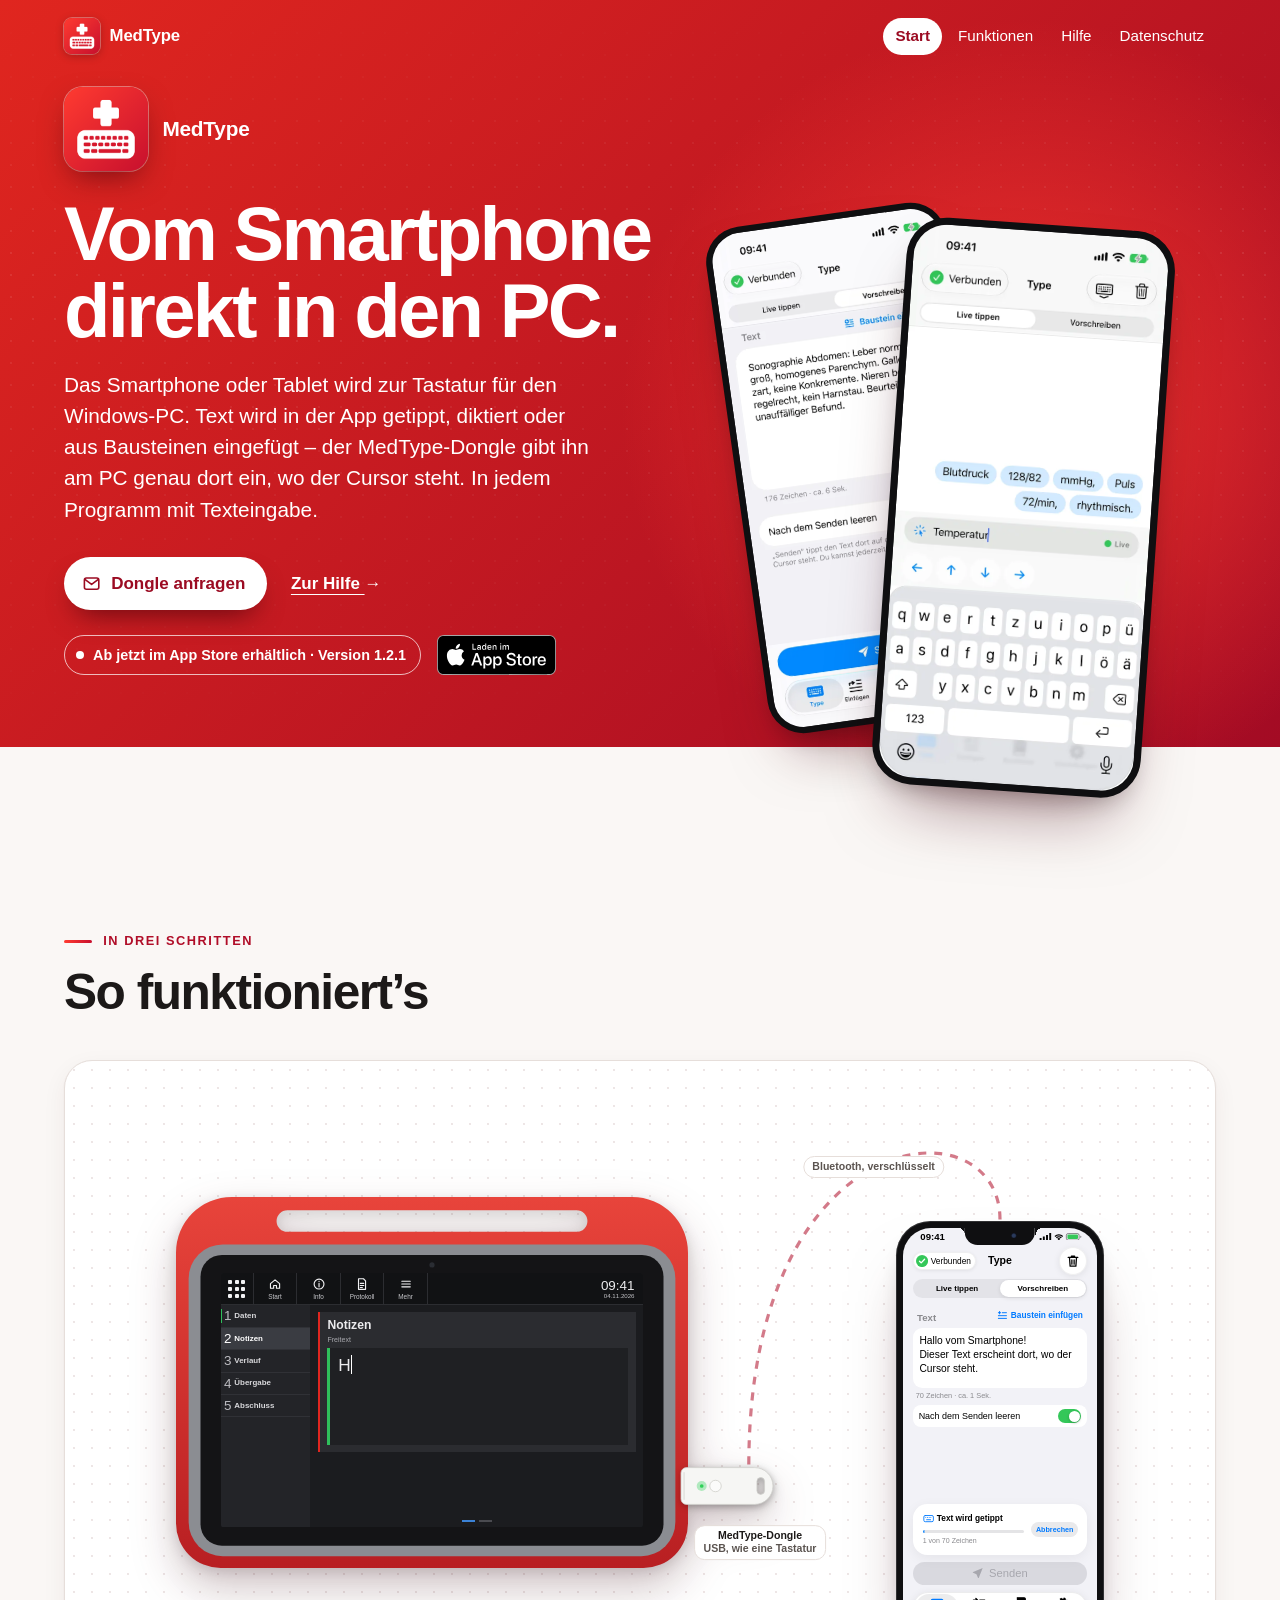
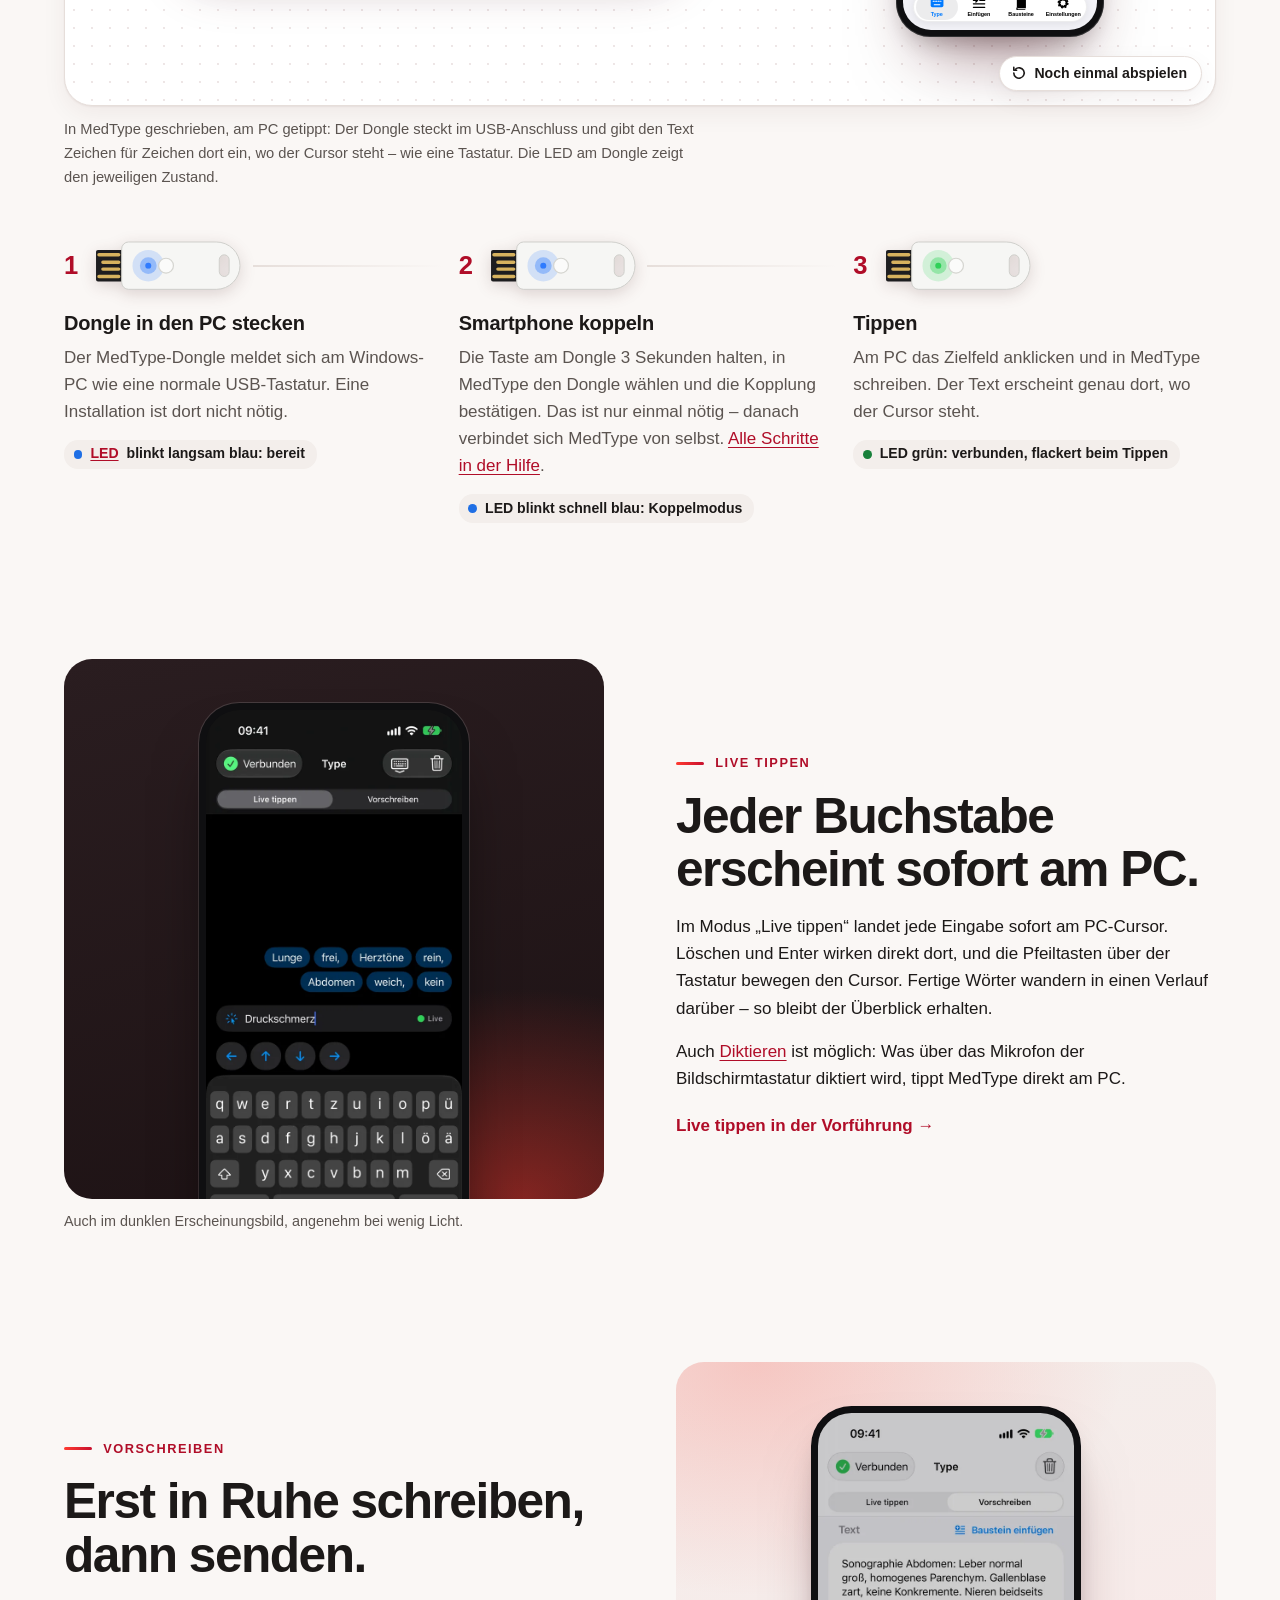
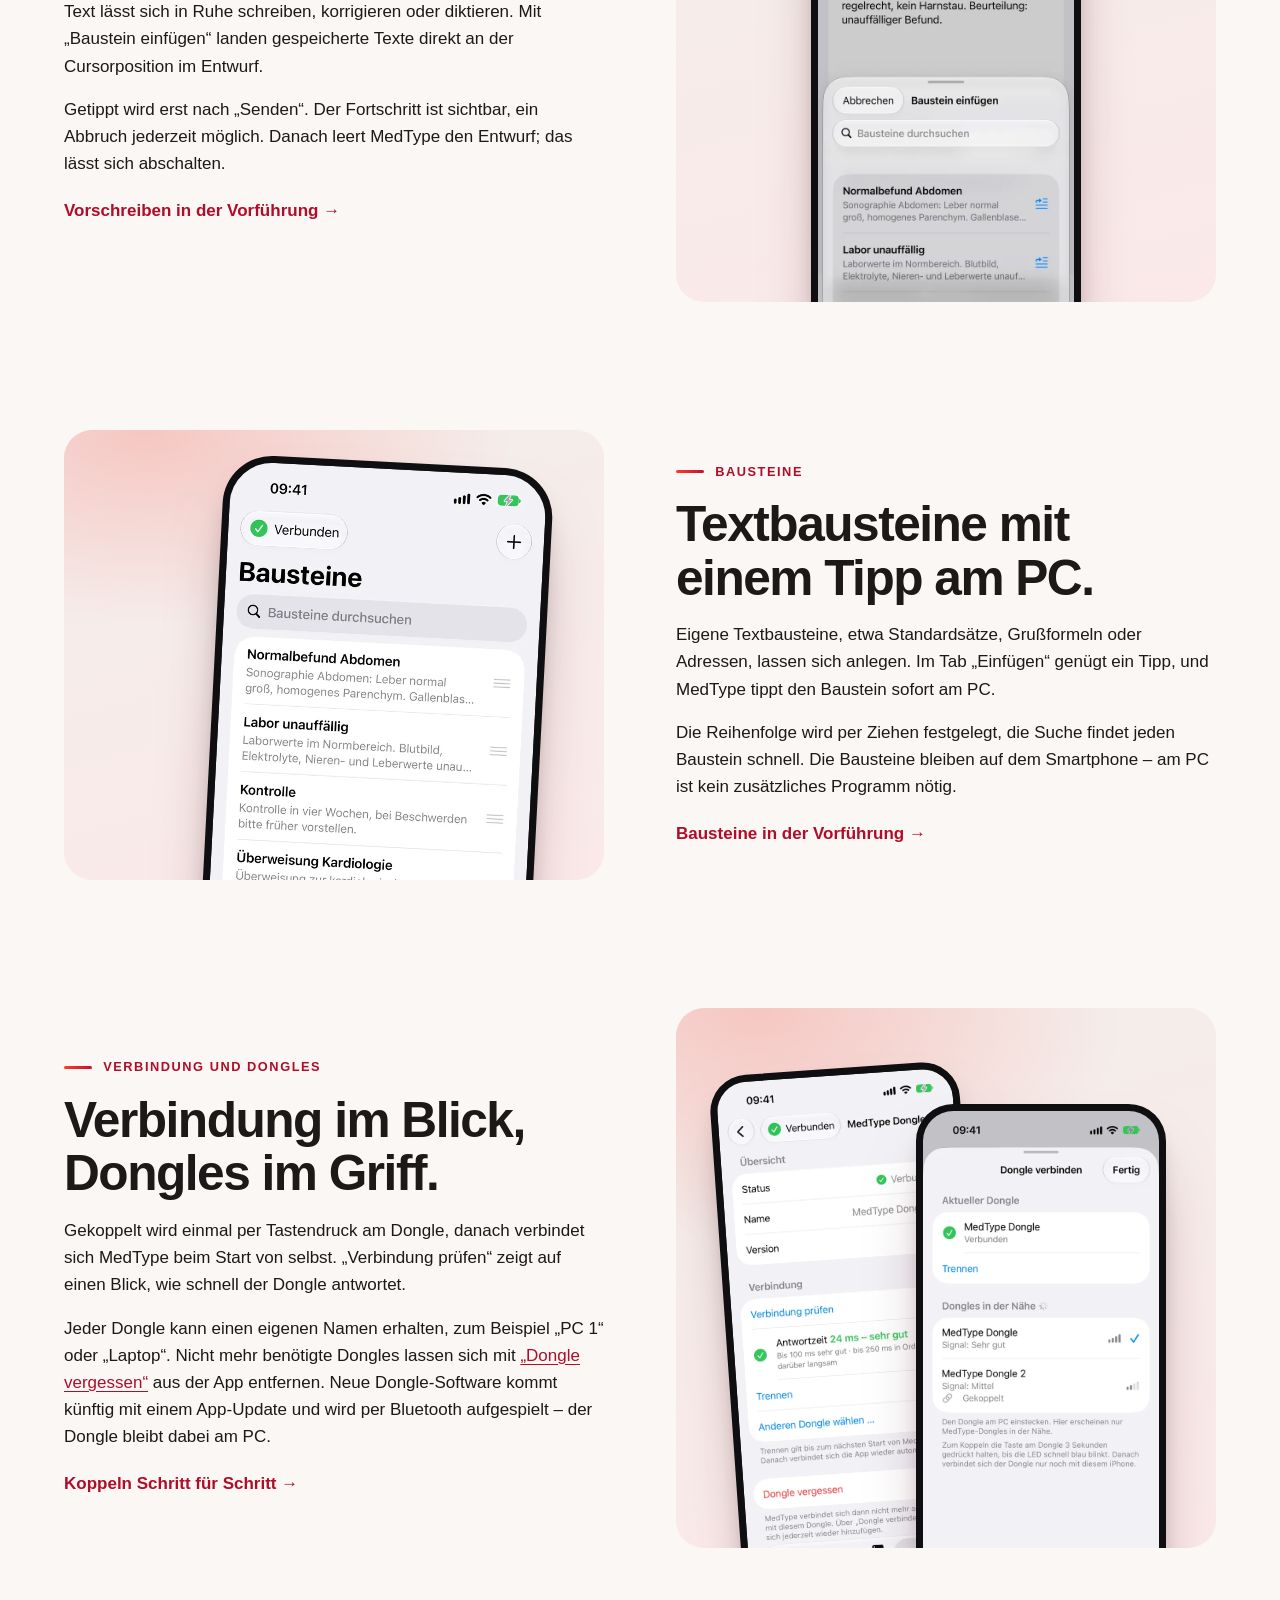
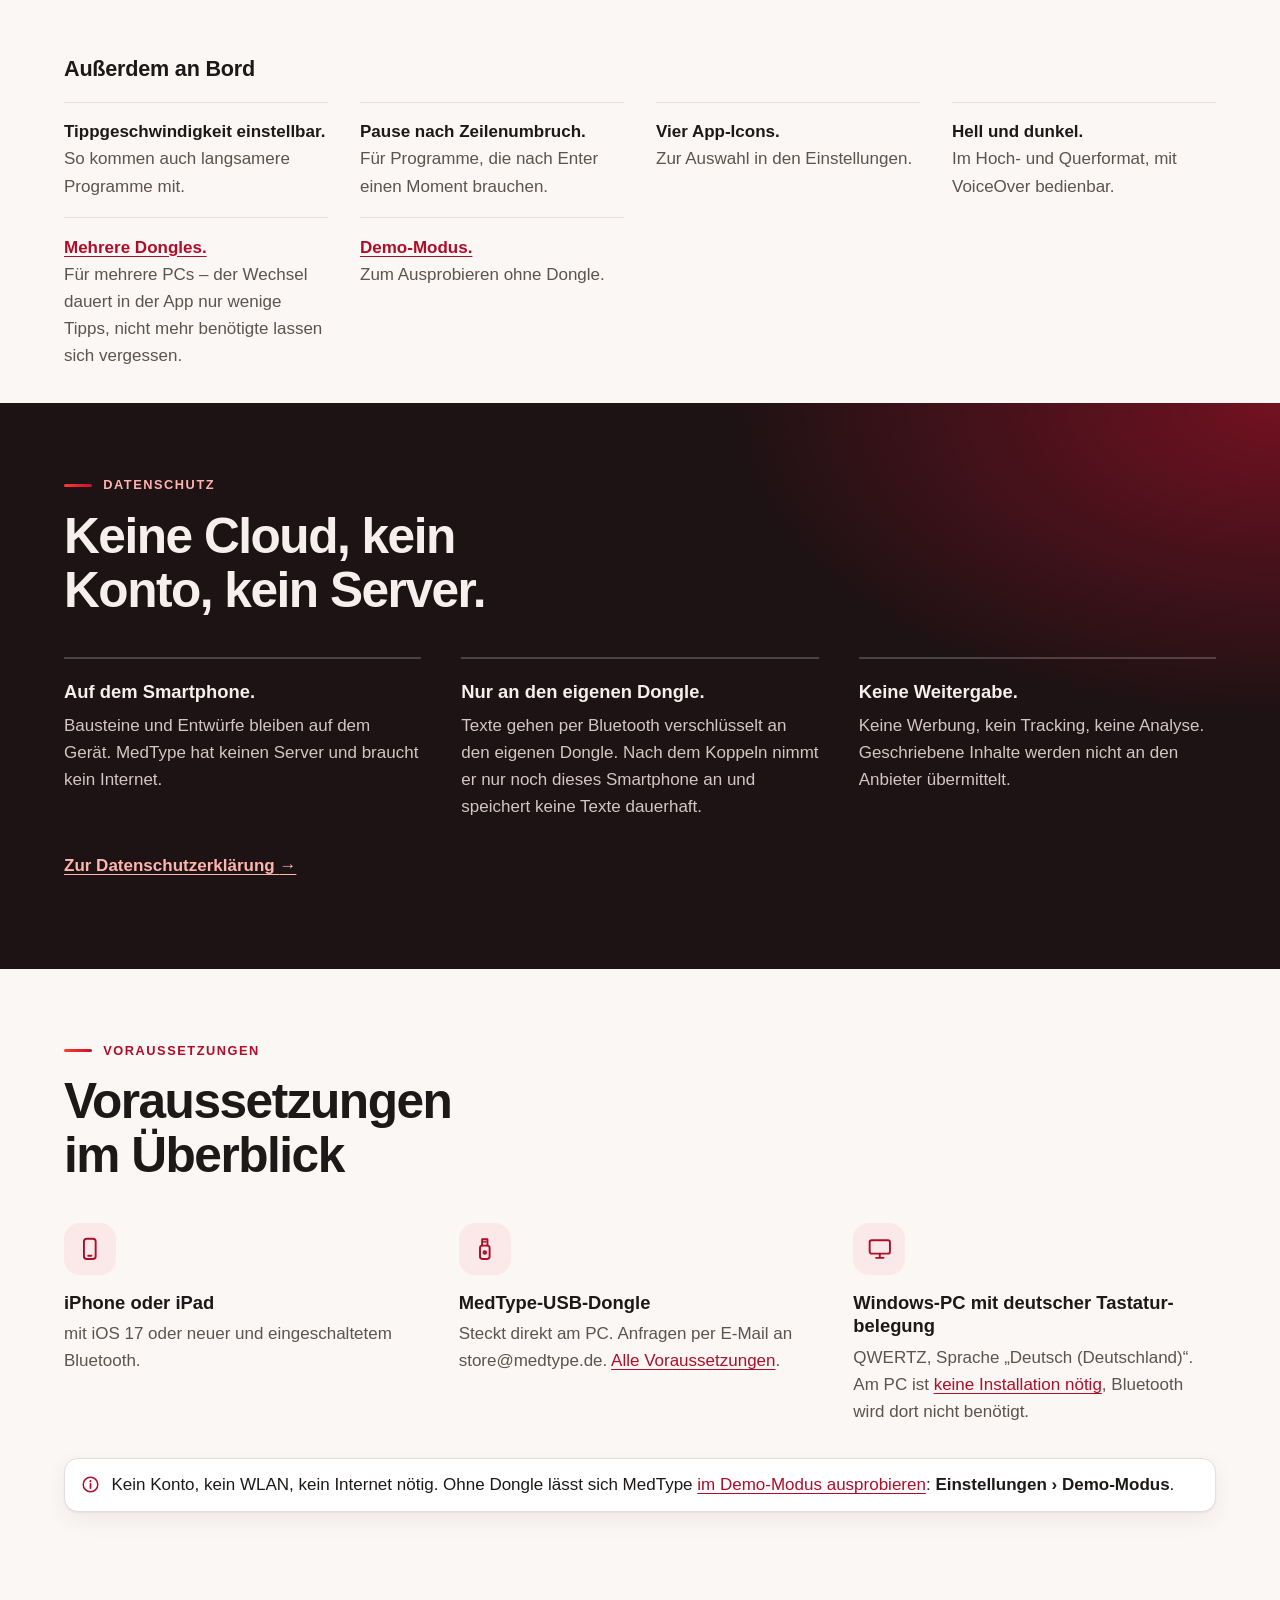
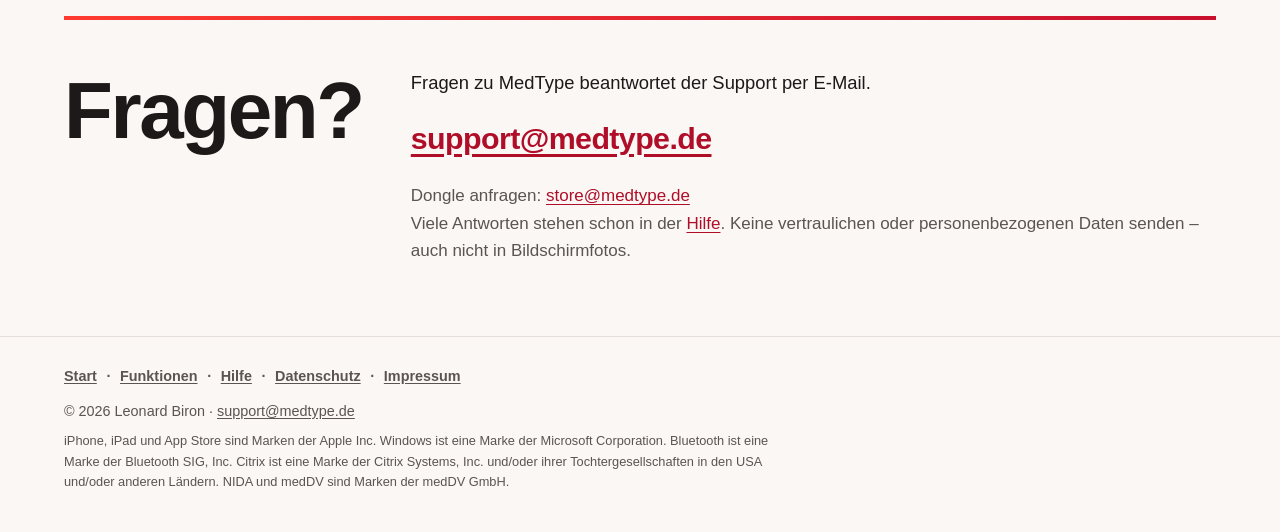
==== commit af97ad43: "revert: Überarbeitung „Gerätedokumentation“ vollständig zurückgenommen" ====
--- a/index.html
+++ b/index.html
@@ -14,7 +14,7 @@
 <meta property="og:locale" content="de_DE">
 <meta property="og:site_name" content="MedType">
 <meta property="og:title" content="MedType – Smartphone als Tastatur für den PC">
-<meta property="og:description" content="Ein USB-Dongle am Windows-PC tippt an der Cursorposition, was in MedType auf Smartphone oder Tablet geschrieben wird. Am PC wird nichts installiert.">
+<meta property="og:description" content="Tippen, diktieren, Textbausteine – der MedType-Dongle tippt den Text am Windows-PC dort, wo der Cursor steht. Keine Installation, kein Konto, keine Cloud.">
 <meta property="og:url" content="https://medtype.de/">
 <meta property="og:image" content="https://medtype.de/assets/og-image.jpg">
 <meta property="og:image:width" content="1200">
@@ -35,10 +35,10 @@
 }
 </script>
 <link rel="preload" as="image" href="assets/01-live-tippen.webp" type="image/webp" fetchpriority="high">
-<link rel="stylesheet" href="assets/site.css?v=8">
-<link rel="stylesheet" href="assets/home.css?v=8">
+<link rel="stylesheet" href="assets/site.css?v=7">
+<link rel="stylesheet" href="assets/home.css?v=7">
 <link rel="stylesheet" href="assets/devices.css?v=3">
-<link rel="stylesheet" href="assets/flow.css?v=5">
+<link rel="stylesheet" href="assets/flow.css?v=4">
 </head>
 <body class="home">
 <a class="skip" href="#titel">Zum Inhalt springen</a>
@@ -62,28 +62,28 @@
 
     <div class="hero">
       <div class="hero-copy">
-        <h1 id="titel">Smartphone als Tastatur für den Windows-PC</h1>
-        <p class="hero-lead">Am PC steckt ein USB-Dongle, den Windows als gewöhnliche Tastatur erkennt; installiert wird
-          dort nichts. MedType auf dem Smartphone oder Tablet schickt den Text per Bluetooth an den Dongle, und der Dongle
-          tippt ihn Zeichen für Zeichen an der Cursorposition ein. Das funktioniert in jedem Programm, das
-          Tastatureingaben annimmt.</p>
-        <dl class="plate" aria-label="Kurzdaten">
-          <div><dt>App</dt><dd>MedType 1.2.1 · ab iOS 17 · kostenlos</dd></div>
-          <div><dt>Dongle</dt><dd>USB-Tastatur · ohne Treiber</dd></div>
-          <div><dt>Funk</dt><dd>Bluetooth, verschlüsselt</dd></div>
-          <div><dt>PC</dt><dd>Windows · QWERTZ · ohne Installation</dd></div>
-        </dl>
+        <p class="hero-app">
+          <img class="hero-icon" src="assets/icon-256.png" width="84" height="84" alt="">
+          MedType
+        </p>
+        <h1 id="titel">Vom Smartphone direkt in den PC.</h1>
+        <p class="hero-lead">Das Smartphone oder Tablet wird zur Tastatur für den Windows-PC. Text wird in der App getippt,
+          diktiert oder aus Bausteinen eingefügt – der MedType-Dongle gibt ihn am PC genau
+          dort ein, wo der Cursor steht. In jedem Programm mit Texteingabe.</p>
         <div class="hero-actions">
-          <a class="btn btn--light" href="mailto:store@medtype.de?subject=Dongle%20f%C3%BCr%20MedType">
+          <a class="hero-cta" href="mailto:store@medtype.de?subject=Dongle%20f%C3%BCr%20MedType">
             <svg viewBox="0 0 24 24" aria-hidden="true" fill="none" stroke="currentColor" stroke-width="2" stroke-linecap="round" stroke-linejoin="round"><rect x="3" y="5" width="18" height="14" rx="2.5"/><path d="m4 7 8 6 8-6"/></svg>
             Dongle anfragen
           </a>
+          <a class="hero-link" href="/hilfe">Zur Hilfe <span aria-hidden="true">→</span></a>
+        </div>
+        <div class="hero-meta">
+          <p class="status"><span class="status-dot" aria-hidden="true"></span>Ab jetzt im App Store erhältlich · Version 1.2.1</p>
           <a class="app-store-badge" href="https://apps.apple.com/de/app/medtype/id6821332885"
             aria-label="MedType im App Store laden">
             <img src="assets/app-store-de.svg" alt="Laden im App Store" width="120" height="40">
           </a>
         </div>
-        <p class="hero-mail">Anfragen auch direkt an <a href="mailto:store@medtype.de?subject=Dongle%20f%C3%BCr%20MedType">store@medtype.de</a></p>
       </div>
 
       <div class="hero-visual">
@@ -111,7 +111,8 @@
   <section class="section how" aria-labelledby="so">
     <div class="wrap">
       <div class="section-head">
-        <h2 class="display" id="so">Vom Einstecken bis zum ersten Text</h2>
+        <p class="kicker">In drei Schritten</p>
+        <h2 class="display" id="so">So funktioniert’s</h2>
       </div>
 
       <figure class="flow">
@@ -209,7 +210,7 @@
                     <span class="fl-link"><svg viewBox="0 0 20 20" fill="none" stroke="currentColor" stroke-width="1.8" stroke-linecap="round"><path d="M2.5 5h4.5M4.75 2.75v4.5M10 5h7.5M2.5 10.5h15M2.5 15.5h15"/></svg>Baustein einfügen</span>
                   </div>
                   <p class="fl-field"><span class="fl-draft">Hallo vom Smartphone!<br>Dieser Text erscheint dort, wo der Cursor steht.</span><span class="fl-ph">Text schreiben, einfügen oder diktieren</span></p>
-                  <p class="fl-count"><span class="fl-count-full">70 Zeichen · ca. 3 Sek.</span><span class="fl-count-empty">0 Zeichen</span></p>
+                  <p class="fl-count"><span class="fl-count-full">70 Zeichen · ca. 1 Sek.</span><span class="fl-count-empty">0 Zeichen</span></p>
                   <p class="fl-toggle"><span>Nach dem Senden leeren</span><i class="fl-switch"></i></p>
                   <div class="fl-space">
                     <div class="fl-progress">
@@ -238,8 +239,9 @@
             </div>
           </div>
         </div>
-        <figcaption>Nach „Senden“ geht der Text per Bluetooth an den Dongle, und der Dongle tippt ihn auf dem Tablet-PC
-          in das Feld „Freitext“. Was die LED dabei zeigt, steht bei den einzelnen Schritten.</figcaption>
+        <figcaption>In MedType geschrieben, am PC getippt: Der Dongle steckt im USB-Anschluss und gibt den Text
+          Zeichen für Zeichen dort ein, wo der Cursor steht – wie eine Tastatur. Die LED am Dongle zeigt den jeweiligen
+          Zustand.</figcaption>
       </figure>
 
       <ol class="how-steps">
@@ -317,14 +319,14 @@
             </picture>
           </div>
         </div>
-        <figcaption>„Live tippen“ im dunklen Erscheinungsbild, etwa für den Nachtdienst.</figcaption>
+        <figcaption>Auch im dunklen Erscheinungsbild, angenehm bei wenig Licht.</figcaption>
       </figure>
       <div class="feature-copy">
-        <p class="label">Tab <b>Type</b> › Live tippen</p>
-        <h2 class="display" id="live">Jeder Tastendruck geht sofort an den PC</h2>
+        <p class="kicker">Live tippen</p>
+        <h2 class="display" id="live">Jeder Buchstabe erscheint sofort am PC.</h2>
         <p>Im Modus „Live tippen“ landet jede Eingabe sofort am PC-Cursor. Löschen und Enter wirken direkt dort,
-          und die Pfeiltasten über der Tastatur bewegen den Cursor. Fertige Wörter rücken in einen Verlauf über der
-          Eingabezeile. So bleibt das zuletzt Getippte lesbar, ohne zum PC zu schauen.</p>
+          und die Pfeiltasten über der Tastatur bewegen den Cursor. Fertige Wörter wandern in einen Verlauf darüber –
+          so bleibt der Überblick erhalten.</p>
         <p>Auch <a href="/funktionen#diktieren">Diktieren</a> ist möglich: Was über das Mikrofon der Bildschirmtastatur
           diktiert wird, tippt MedType direkt am PC.</p>
         <p class="feature-more"><a href="/funktionen#live-tippen">Live tippen in der Vorführung <span aria-hidden="true">→</span></a></p>
@@ -344,13 +346,12 @@
         </div>
       </figure>
       <div class="feature-copy">
-        <p class="label">Tab <b>Type</b> › Vorschreiben</p>
-        <h2 class="display" id="vorschreiben">Erst im Entwurf, dann am PC</h2>
-        <p>Der Text entsteht zuerst nur in der App und lässt sich dort korrigieren oder diktieren. Mit „Baustein
-          einfügen“ landen gespeicherte Texte an der Cursorposition im Entwurf.</p>
-        <p>Am PC getippt wird erst nach „Senden“. MedType zeigt dabei den Fortschritt, und „Abbrechen“ hält das Tippen
-          an; was bis dahin getippt ist, bleibt am PC stehen. Danach ist der Entwurf leer, sofern „Nach dem Senden
-          leeren“ eingeschaltet ist.</p>
+        <p class="kicker">Vorschreiben</p>
+        <h2 class="display" id="vorschreiben">Erst in Ruhe schreiben, dann senden.</h2>
+        <p>Text lässt sich in Ruhe schreiben, korrigieren oder diktieren. Mit „Baustein einfügen“ landen gespeicherte Texte
+          direkt an der Cursorposition im Entwurf.</p>
+        <p>Getippt wird erst nach „Senden“. Der Fortschritt ist sichtbar, ein Abbruch jederzeit möglich.
+          Danach leert MedType den Entwurf; das lässt sich abschalten.</p>
         <p class="feature-more"><a href="/funktionen#vorschreiben">Vorschreiben in der Vorführung <span aria-hidden="true">→</span></a></p>
       </div>
     </section>
@@ -368,11 +369,12 @@
         </div>
       </figure>
       <div class="feature-copy">
-        <p class="label">Tab <b>Bausteine</b> · Tab <b>Einfügen</b></p>
-        <h2 class="display" id="bausteine">Häufige Sätze als Baustein</h2>
-        <p>Häufige Texte wie ein Normalbefund, eine Grußformel oder eine Adresse werden einmal als Baustein gespeichert.
-          Im Tab „Einfügen“ genügt dann ein Tipp, und der Dongle gibt den ganzen Text am PC ein.</p>
-        <p>Die Suche prüft Titel und Text. Die Reihenfolge wird durch Ziehen festgelegt und gilt in allen Listen.</p>
+        <p class="kicker">Bausteine</p>
+        <h2 class="display" id="bausteine">Textbausteine mit einem Tipp am PC.</h2>
+        <p>Eigene Textbausteine, etwa Standardsätze, Grußformeln oder Adressen, lassen sich anlegen. Im Tab „Einfügen“
+          genügt ein Tipp, und MedType tippt den Baustein sofort am PC.</p>
+        <p>Die Reihenfolge wird per Ziehen festgelegt, die Suche findet jeden Baustein schnell. Die Bausteine bleiben
+          auf dem Smartphone – am PC ist kein zusätzliches Programm nötig.</p>
         <p class="feature-more"><a href="/funktionen#bausteine">Bausteine in der Vorführung <span aria-hidden="true">→</span></a></p>
       </div>
     </section>
@@ -397,26 +399,25 @@
         </div>
       </figure>
       <div class="feature-copy">
-        <p class="label"><b>Einstellungen</b> › Dongle</p>
-        <h2 class="display" id="verbindung">Ein Dongle pro PC</h2>
+        <p class="kicker">Verbindung und Dongles</p>
+        <h2 class="display" id="verbindung">Verbindung im Blick, Dongles im Griff.</h2>
         <p>Gekoppelt wird einmal per Tastendruck am Dongle, danach verbindet sich MedType beim Start von selbst.
-          „Verbindung prüfen“ misst die Antwortzeit des Dongles: Bis 100 ms gilt sie als sehr gut, bis 250 ms als in
-          Ordnung.</p>
+          „Verbindung prüfen“ zeigt auf einen Blick, wie schnell der Dongle antwortet.</p>
         <p>Jeder Dongle kann einen eigenen Namen erhalten, zum Beispiel „PC 1“ oder „Laptop“. Nicht mehr
           benötigte Dongles lassen sich mit <a href="/hilfe#frage-wie-wird-ein-dongle-aus-medtype-entfernt-dongle">„Dongle vergessen“</a> aus der App entfernen. Neue Dongle-Software kommt künftig mit einem
-          App-Update und wird per Bluetooth aufgespielt; der Dongle bleibt dabei am PC.</p>
+          App-Update und wird per Bluetooth aufgespielt – der Dongle bleibt dabei am PC.</p>
         <p class="feature-more"><a href="/hilfe#start">Koppeln Schritt für Schritt <span aria-hidden="true">→</span></a></p>
       </div>
     </section>
 
     <section class="extras" aria-labelledby="extras">
-      <h2 id="extras">Im Detail</h2>
+      <h2 id="extras">Außerdem an Bord</h2>
       <ul>
-        <li><strong>Tippgeschwindigkeit.</strong> 5 bis 250 Zeichen pro Sekunde, voreingestellt 30; bei Remote Desktop
-          und Citrix höchstens 30.</li>
+        <li><strong>Tippgeschwindigkeit einstellbar.</strong> So kommen auch langsamere Programme mit.</li>
         <li><strong>Pause nach Zeilenumbruch.</strong> Für Programme, die nach Enter einen Moment brauchen.</li>
-        <li><strong>App-Icon.</strong> Leuchtrot, Warnweste, Nachtschicht oder Blaulicht.</li>
+        <li><strong>Vier App-Icons.</strong> Zur Auswahl in den Einstellungen.</li>
         <li><strong>Hell und dunkel.</strong> Im Hoch- und Querformat, mit VoiceOver bedienbar.</li>
+        <li><strong><a href="/hilfe#frage-lassen-sich-mehrere-dongles-nutzen">Mehrere Dongles.</a></strong> Für mehrere PCs – der Wechsel dauert in der App nur wenige Tipps, nicht mehr benötigte lassen sich vergessen.</li>
         <li><strong><a href="/hilfe#demo">Demo-Modus.</a></strong> Zum Ausprobieren ohne Dongle.</li>
       </ul>
     </section>
@@ -425,17 +426,16 @@
 
   <section class="section ink" aria-labelledby="daten">
     <div class="wrap">
-      <p class="label">Datenschutz</p>
-      <h2 class="display" id="daten">Der Weg des Textes</h2>
-      <ol class="ink-list">
-        <li><strong>Auf dem Gerät.</strong> Bausteine und Entwurf liegen in einer Datenbank der App auf dem Gerät, ohne
-          Abgleich mit iCloud. MedType hat keinen Server und braucht kein Internet.</li>
-        <li><strong>Zum Dongle.</strong> Per Bluetooth, verschlüsselt. Nach dem Koppeln nimmt der Dongle nur noch dieses
-          Gerät an; er hält den Text nur kurz im Arbeitsspeicher und speichert keine Texte dauerhaft.</li>
-        <li><strong>Am PC.</strong> Der Text landet in dem Programm, in dem der Cursor steht.</li>
-      </ol>
-      <p class="ink-note">Werbung, Tracking oder Analysedienste enthält die App nicht, und der Anbieter erhält keine
-        geschriebenen Inhalte.</p>
+      <p class="kicker">Datenschutz</p>
+      <h2 class="display" id="daten">Keine Cloud, kein Konto, kein Server.</h2>
+      <ul class="ink-list">
+        <li><strong>Auf dem Smartphone.</strong> Bausteine und Entwürfe bleiben auf dem Gerät. MedType hat keinen
+          Server und braucht kein Internet.</li>
+        <li><strong>Nur an den eigenen Dongle.</strong> Texte gehen per Bluetooth verschlüsselt an den eigenen Dongle.
+          Nach dem Koppeln nimmt er nur noch dieses Smartphone an und speichert keine Texte dauerhaft.</li>
+        <li><strong>Keine Weitergabe.</strong> Keine Werbung, kein Tracking, keine Analyse. Geschriebene Inhalte
+          werden nicht an den Anbieter übermittelt.</li>
+      </ul>
       <p><a href="/datenschutz">Zur Datenschutzerklärung <span aria-hidden="true">→</span></a></p>
     </div>
   </section>
@@ -443,32 +443,47 @@
   <section class="section needs" aria-labelledby="brauchst">
     <div class="wrap">
       <div class="section-head">
-        <h2 class="display" id="brauchst">Was gebraucht wird</h2>
-      </div>
-      <dl class="spec">
-        <div><dt>Smartphone oder Tablet</dt><dd>iOS bzw. iPadOS 17 oder neuer, Bluetooth eingeschaltet.</dd></div>
-        <div><dt>MedType-Dongle</dt><dd>Steckt direkt am PC. Anfrage an
-          <a href="mailto:store@medtype.de?subject=Dongle%20f%C3%BCr%20MedType">store@medtype.de</a>.</dd></div>
-        <div><dt>Windows-PC</dt><dd>Tastaturbelegung Deutsch (Deutschland), QWERTZ.
-          <a href="/hilfe#frage-muss-am-pc-etwas-installiert-werden">Keine Installation</a>, Bluetooth braucht der PC nicht.</dd></div>
-        <div><dt>Ohne Dongle</dt><dd><a href="/hilfe#demo">Demo-Modus</a> unter <span class="path">Einstellungen › Demo-Modus</span>.</dd></div>
-      </dl>
-      <p class="muted">Ein Konto, WLAN oder Internet braucht MedType nicht. <a href="/hilfe#brauchst">Voraussetzungen in der Hilfe</a></p>
+        <p class="kicker">Voraussetzungen</p>
+        <h2 class="display" id="brauchst">Voraussetzungen im Überblick</h2>
+      </div>
+      <ul class="needs-list">
+        <li>
+          <span class="needs-icon" aria-hidden="true">
+            <svg viewBox="0 0 24 24" fill="none" stroke="currentColor" stroke-width="1.8" stroke-linecap="round" stroke-linejoin="round"><rect x="6.5" y="2.5" width="11" height="19" rx="2.6"/><path d="M10.5 18.5h3"/></svg>
+          </span>
+          <h3>iPhone oder iPad</h3>
+          <p>mit iOS 17 oder neuer und eingeschaltetem Bluetooth.</p>
+        </li>
+        <li>
+          <span class="needs-icon" aria-hidden="true">
+            <svg viewBox="0 0 24 24" fill="none" stroke="currentColor" stroke-width="1.8" stroke-linecap="round" stroke-linejoin="round"><rect x="7.5" y="9" width="9" height="12.5" rx="2.2"/><path d="M9.5 9V3h5v6"/><path d="M11.2 5.5h.01M12.8 5.5h.01"/><circle cx="12" cy="15.5" r="1.2"/></svg>
+          </span>
+          <h3>MedType-USB-Dongle</h3>
+          <p>Steckt direkt am PC. Anfragen per E-Mail an store@medtype.de. <a href="/hilfe#brauchst">Alle Voraussetzungen</a>.</p>
+        </li>
+        <li>
+          <span class="needs-icon" aria-hidden="true">
+            <svg viewBox="0 0 24 24" fill="none" stroke="currentColor" stroke-width="1.8" stroke-linecap="round" stroke-linejoin="round"><rect x="2.5" y="4" width="19" height="12.5" rx="1.8"/><path d="M8.5 20.5h7M12 16.5v4"/></svg>
+          </span>
+          <h3>Windows-PC mit deutscher Tastatur&shy;belegung</h3>
+          <p>QWERTZ, Sprache „Deutsch (Deutschland)“. Am PC ist <a href="/hilfe#frage-muss-am-pc-etwas-installiert-werden">keine Installation nötig</a>, Bluetooth wird dort nicht benötigt.</p>
+        </li>
+      </ul>
+      <p class="note needs-note">Kein Konto, kein WLAN, kein Internet nötig. Ohne Dongle lässt sich MedType <a href="/hilfe#demo">im Demo-Modus ausprobieren</a>:
+        <span class="path">Einstellungen › Demo-Modus</span>.</p>
     </div>
   </section>
 
   <section class="section ask" aria-labelledby="fragen">
     <div class="wrap">
       <div class="ask-inner">
-        <h2 class="display ask-title" id="fragen">Kontakt</h2>
+        <h2 class="display ask-title" id="fragen">Fragen?</h2>
         <div>
-          <p class="ask-lead">Fragen zu MedType werden per E-Mail beantwortet.</p>
-          <dl class="spec spec--compact">
-            <div><dt>Fragen und Hilfe</dt><dd><a href="mailto:support@medtype.de">support@medtype.de</a></dd></div>
-            <div><dt>Dongle anfragen</dt><dd><a href="mailto:store@medtype.de?subject=Dongle%20f%C3%BCr%20MedType">store@medtype.de</a></dd></div>
-          </dl>
-          <p class="muted">Viele Antworten stehen schon in der <a href="/hilfe">Hilfe</a>. Keine vertraulichen oder
-            personenbezogenen Daten senden, auch nicht in Bildschirmfotos.</p>
+          <p class="ask-lead">Fragen zu MedType beantwortet der Support per E-Mail.</p>
+          <a class="mail" href="mailto:support@medtype.de">support@medtype.de</a>
+          <p class="muted">Dongle anfragen: <a href="mailto:store@medtype.de?subject=Dongle%20f%C3%BCr%20MedType">store@medtype.de</a></p>
+          <p class="muted">Viele Antworten stehen schon in der <a href="/hilfe">Hilfe</a>. Keine
+            vertraulichen oder personenbezogenen Daten senden – auch nicht in Bildschirmfotos.</p>
         </div>
       </div>
     </div>
--- a/assets/site.css
+++ b/assets/site.css
@@ -33,11 +33,6 @@
   --gutter: 16px;
   --font: -apple-system, BlinkMacSystemFont, "SF Pro Display", "Segoe UI", Roboto, "Helvetica Neue", Arial, sans-serif;
   --ease-out: cubic-bezier(.16, 1, .3, 1);
-  /* Gerätedaten, App-Pfade und Beschriftungen in Festbreitenschrift; Radien in drei Stufen */
-  --font-mono: ui-monospace, "SF Mono", SFMono-Regular, Menlo, Consolas, "Liberation Mono", monospace;
-  --r-1: 4px;
-  --r-2: 8px;
-  --r-3: 20px;
 }
 
 @media (min-width: 48rem) {
@@ -75,9 +70,8 @@
   overflow-wrap: break-word;
 }
 img { display: block; max-width: 100%; height: auto; }
-/* Links im Text: Textfarbe mit roter Unterstreichung, Rot erst beim Zeigen */
-a { color: var(--text); text-decoration-color: var(--accent); text-decoration-thickness: 1.5px; text-underline-offset: .18em; }
-a:hover { color: var(--accent); text-decoration-thickness: 2px; }
+a { color: var(--accent); text-underline-offset: .15em; }
+a:hover { text-decoration-thickness: 2px; }
 :focus-visible { outline: 3px solid var(--accent); outline-offset: 3px; border-radius: 6px; }
 .band :focus-visible, .ink :focus-visible { outline-color: #ffffff; }
 /* Links im Fließtext des roten Bands: weiß und unterstrichen statt rot auf rot */
@@ -119,7 +113,7 @@
 /* Kopfbereich: rotes Band mit Marke und Navigation */
 .band {
   position: relative;
-  background: var(--band-1);
+  background: linear-gradient(135deg, var(--band-1), var(--band-2));
   color: var(--on-band);
 }
 .band-inner {
@@ -147,20 +141,15 @@
 .site-nav a {
   display: block;
   padding: .4rem .75rem;
-  border-radius: var(--r-1);
+  border-radius: 999px;
   color: var(--on-band);
   font-weight: 500;
   text-decoration: none;
   transition: background-color .2s ease;
 }
 .site-nav a:hover { background: rgba(40, 0, 8, .24); }
-/* Aktuelle Seite: kräftige weiße Unterstreichung statt Pille */
-.site-nav a[aria-current="page"] {
-  font-weight: 700;
-  text-decoration: underline; text-decoration-color: #ffffff;
-  text-decoration-thickness: 3px; text-underline-offset: .5em;
-}
-.site-nav a:focus-visible { border-radius: var(--r-1); }
+.site-nav a[aria-current="page"] { background: #ffffff; color: var(--on-pill); font-weight: 650; }
+.site-nav a:focus-visible { border-radius: 999px; }
 
 /* Schmal: Die Navigation bekommt eine eigene Zeile unter dem Logo, damit alle Punkte Platz haben */
 @media (max-width: 32rem) {
@@ -172,49 +161,6 @@
 @media (max-width: 23rem) {
   .site-nav ul { gap: .05rem; margin-left: -.45rem; }
   .site-nav a { padding: .38rem .45rem; font-size: .87rem; }
-}
-
-/* ---------- Bausteine der Gestaltung „Gerätedokumentation“ ---------- */
-/* Beschriftung über Überschriften: Ort in der App oder Bereich, in Festbreitenschrift */
-.label { margin: 0 0 .75rem; color: var(--muted); font: 500 .8rem/1.35 var(--font-mono); letter-spacing: .01em; }
-.label b { color: var(--text); font-weight: 600; }
-.band .label { color: rgba(255, 255, 255, .85); }
-.band .label b { color: #ffffff; }
-
-/* Knopf: kleiner Radius, kein Schweben */
-.btn {
-  display: inline-flex; align-items: center; gap: .55rem;
-  min-height: 2.75rem; padding: .6rem 1.15rem .6rem 1rem;
-  border-radius: var(--r-2);
-  font-weight: 700; text-decoration: none;
-  transition: background-color .15s ease, transform .15s ease;
-}
-.btn svg { width: 1.15rem; height: 1.15rem; flex: none; }
-.btn--light { background: #ffffff; color: var(--on-pill); box-shadow: 0 1px 0 rgba(0, 0, 0, .18); }
-.btn--light:hover { background: #fff1f0; color: var(--on-pill); }
-.btn--light:active { transform: translateY(1px); }
-
-/* Typenschild: Kurzdaten wie auf einem Geräteschild */
-.plate {
-  display: grid; grid-template-columns: repeat(2, minmax(0, 1fr)); gap: 1px;
-  max-width: 32rem; margin: 0 0 1.75rem;
-  border: 1px solid rgba(255, 255, 255, .5); border-radius: var(--r-1);
-  background: rgba(255, 255, 255, .5);
-  overflow: hidden;
-  font: 500 .82rem/1.35 var(--font-mono);
-}
-.plate > div { padding: .5rem .7rem .55rem; background: var(--band-1); }
-.plate dt { margin-bottom: .1rem; color: rgba(255, 255, 255, .78); font-size: .68rem; letter-spacing: .1em; text-transform: uppercase; }
-.plate dd { margin: 0; color: #ffffff; }
-
-/* Datenliste: Begriff und Wert mit Haarlinien, wie eine Spezifikation */
-.spec { margin: 0 0 1.5rem; padding: 0; border-top: 2px solid var(--text); }
-.spec > div { display: grid; gap: .15rem 2rem; padding: .85rem 0; border-bottom: 1px solid var(--line); }
-.spec dt { color: var(--muted); font: 500 .76rem/1.45 var(--font-mono); letter-spacing: .06em; text-transform: uppercase; }
-.spec dd { margin: 0; }
-@media (min-width: 40rem) {
-  .spec > div { grid-template-columns: 13rem minmax(0, 1fr); align-items: baseline; }
-  .spec--compact > div { grid-template-columns: 11rem minmax(0, 1fr); }
 }
 
 /* Fußzeile */
--- a/assets/home.css
+++ b/assets/home.css
@@ -8,13 +8,34 @@
 
 /* Startbereich */
 .hero-band { overflow-x: clip; }
+.hero-band::before,
+.hero-band::after { content: ""; position: absolute; inset: 0; pointer-events: none; }
+.hero-band::before {
+  background: radial-gradient(90% 40% at 50% 100%, rgba(255, 59, 48, .75), transparent 70%);
+}
+.hero-band::after {
+  background-image: radial-gradient(rgba(255, 255, 255, .09) 1px, transparent 1.6px);
+  background-size: 22px 22px;
+  -webkit-mask-image: linear-gradient(180deg, transparent, #000 35%, transparent);
+  mask-image: linear-gradient(180deg, transparent, #000 35%, transparent);
+}
 .hero-band .band-inner { padding-bottom: 0; }
 .hero { display: grid; gap: 2.75rem; padding-top: 2.75rem; }
+.hero-app {
+  display: flex; align-items: center; gap: .9rem;
+  margin: 0 0 1.5rem;
+  font-size: 1.3rem; font-weight: 700; letter-spacing: -.01em;
+}
+.hero-icon {
+  width: 72px; height: 72px;
+  border-radius: 22.5%;
+  box-shadow: 0 12px 30px -8px rgba(60, 0, 10, .6), 0 0 0 1px rgba(255, 255, 255, .4);
+}
 .hero h1 {
-  font-size: clamp(2.2rem, 1.3rem + 4vw, 4rem);
+  font-size: clamp(2.5rem, 1.3rem + 5.6vw, 4.75rem);
   font-weight: 800;
-  line-height: 1.04;
-  letter-spacing: -.03em;
+  line-height: 1.02;
+  letter-spacing: -.035em;
   margin: 0 0 1.2rem;
   text-wrap: balance;
 }
@@ -22,14 +43,44 @@
   font-size: clamp(1.1rem, 1rem + .5vw, 1.3rem);
   line-height: 1.5;
   max-width: 33rem;
-  margin: 0 0 1.75rem;
+  margin: 0 0 2rem;
 }
 .hero-actions { display: flex; flex-wrap: wrap; align-items: center; gap: .9rem 1.5rem; }
-/* Anfrage-Adresse sichtbar (Klinik-PCs haben oft kein Mailprogramm) */
-.hero-mail { margin: 1rem 0 0; font-size: .92rem; color: rgba(255, 255, 255, .88); }
-.hero-mail a { color: #ffffff; text-decoration-color: rgba(255, 255, 255, .6); }
+.hero-cta {
+  display: inline-flex; align-items: center; gap: .6rem;
+  padding: .8rem 1.35rem .8rem 1.15rem;
+  border-radius: 999px;
+  background: #ffffff; color: var(--on-pill);
+  font-weight: 700; text-decoration: none;
+  box-shadow: 0 14px 28px -12px rgba(60, 0, 10, .75);
+  transition: transform .2s var(--ease-out), box-shadow .2s var(--ease-out);
+}
+.hero-cta svg { width: 1.2rem; height: 1.2rem; flex: none; }
+.hero-cta:hover { transform: translateY(-2px); box-shadow: 0 20px 34px -14px rgba(60, 0, 10, .85); }
+.hero-cta:active { transform: translateY(0) scale(.98); box-shadow: 0 8px 18px -10px rgba(60, 0, 10, .75); }
+.hero-cta:focus-visible { border-radius: 999px; }
+/* Statuszeile und App-Store-Knopf in einer Reihe, mittig ausgerichtet und gleich hoch (2.5rem = 40px, Apples Mindesthöhe) */
+.hero-meta { display: flex; flex-wrap: wrap; align-items: center; gap: .75rem 1rem; margin-top: 1.6rem; }
 .app-store-badge { display: block; flex: none; line-height: 0; }
 .app-store-badge img { display: block; height: 2.5rem; width: auto; }
+.status {
+  display: inline-flex; align-items: center; gap: .55rem;
+  box-sizing: border-box; min-height: 2.5rem;
+  margin: 0;
+  padding: .3rem .85rem .3rem .7rem;
+  border: 1.5px solid rgba(255, 255, 255, .7);
+  border-radius: 999px;
+  color: var(--on-band);
+  font-size: .9rem; font-weight: 600;
+}
+.status-dot { position: relative; width: .5rem; height: .5rem; border-radius: 50%; background: #ffffff; }
+.hero-link {
+  color: var(--on-band); font-weight: 600;
+  text-underline-offset: .3em;
+  padding: .5rem 0;
+}
+.hero-link span { display: inline-block; transition: transform .25s var(--ease-out); }
+.hero-link:hover span { transform: translateX(4px); }
 
 .hero-visual {
   --phone: min(44vw, 230px);
@@ -54,6 +105,16 @@
 /* Abschnitte */
 .section { padding: 4.5rem 0; }
 .section-head { max-width: 40rem; margin-bottom: 2.5rem; }
+.kicker {
+  display: flex; align-items: center; gap: .7rem;
+  margin: 0 0 .9rem;
+  color: var(--accent);
+  font-size: .8rem; font-weight: 700; letter-spacing: .12em; text-transform: uppercase;
+}
+.kicker::before {
+  content: ""; flex: none; width: 1.75rem; height: 3px; border-radius: 2px;
+  background: linear-gradient(90deg, var(--brand-1), var(--brand-2));
+}
 .display {
   font-size: clamp(1.9rem, 1.2rem + 3vw, 3.1rem);
   font-weight: 800;
@@ -83,8 +144,11 @@
 .how-steps .led-note {
   display: inline-flex; align-items: center; gap: .5rem;
   margin-top: .9rem;
+  padding: .3rem .75rem .3rem .6rem;
+  border-radius: 14px;
+  background: var(--surface-2);
   color: var(--text);
-  font: 500 .82rem/1.4 var(--font-mono);
+  font-size: .88rem; font-weight: 600; line-height: 1.4;
 }
 .led-dot { flex: none; width: .55rem; height: .55rem; border-radius: 50%; background: var(--led-blue); }
 .led-dot--green { background: var(--led-green); }
@@ -99,12 +163,18 @@
   aspect-ratio: 4 / 5;
   padding: 2.75rem 1.5rem 0;
   overflow: hidden;
-  border-radius: var(--r-3);
-  background: var(--surface-2);
+  border-radius: var(--radius-lg);
+  background:
+    radial-gradient(110% 70% at 15% 0%, rgba(255, 59, 48, .22), transparent 62%),
+    linear-gradient(165deg, var(--surface-2), var(--accent-soft));
 }
 .stage .phone { width: min(62%, 270px); flex: none; }
 /* dunkles Bildschirmfoto auf dunkler Bühne */
-.stage--dark { background: var(--ink); }
+.stage--dark {
+  background:
+    radial-gradient(80% 60% at 85% 100%, rgba(255, 59, 48, .45), transparent 65%),
+    linear-gradient(165deg, #2a1d20, var(--ink));
+}
 .stage--dark .phone { box-shadow: 0 40px 70px -30px rgba(0, 0, 0, .9), 0 0 0 1px rgba(255, 255, 255, .14); }
 /* breiterer Ausschnitt, größeres Handy am Rand */
 .stage--wide { aspect-ratio: 5 / 4; justify-content: flex-end; padding: 2rem 9% 0 0; }
@@ -134,35 +204,66 @@
 .extras strong { display: block; color: var(--text); }
 
 /* Datenschutz */
-.ink { background: var(--ink); color: var(--ink-text); }
-.ink .label { color: var(--ink-muted); }
-.ink a { color: var(--ink-text); text-decoration-color: var(--ink-accent); font-weight: 600; }
-.ink a:hover { color: var(--ink-accent); }
+.ink {
+  background:
+    radial-gradient(70% 90% at 100% 0%, rgba(200, 16, 46, .5), transparent 62%),
+    var(--ink);
+  color: var(--ink-text);
+}
+.ink .kicker { color: var(--ink-accent); }
+.ink a { color: var(--ink-accent); font-weight: 600; }
 .ink .display { max-width: 18ch; }
 .ink-list {
   list-style: none; margin: 2.5rem 0 2rem; padding: 0;
   display: grid; gap: 1.5rem 2.5rem;
   grid-template-columns: repeat(auto-fit, minmax(14rem, 1fr));
 }
-.ink-list { counter-reset: weg; }
-.ink-list li { counter-increment: weg; border-top: 2px solid rgba(255, 255, 255, .2); padding-top: 1.1rem; color: var(--ink-muted); }
-.ink-list li::before { content: counter(weg, decimal-leading-zero); display: block; margin-bottom: .5rem; color: var(--ink-accent); font: 500 .8rem/1 var(--font-mono); }
-.ink-note { max-width: 40rem; margin: 0 0 1.25rem; color: var(--ink-muted); }
+.ink-list li { border-top: 2px solid rgba(255, 255, 255, .2); padding-top: 1.1rem; color: var(--ink-muted); }
 .ink-list strong { display: block; color: var(--ink-text); font-size: 1.15rem; margin-bottom: .35rem; }
 
-/* Voraussetzungen: Datenliste .spec aus site.css */
+/* Voraussetzungen */
+.needs-list {
+  list-style: none; margin: 0 0 2rem; padding: 0;
+  display: grid; gap: 2rem;
+}
+.needs-list li { display: grid; grid-template-columns: auto 1fr; gap: 0 1rem; align-items: start; align-content: start; }
+.needs-icon {
+  grid-row: span 2;
+  width: 3.25rem; height: 3.25rem;
+  display: grid; place-items: center;
+  border-radius: 16px;
+  background: var(--accent-soft); color: var(--accent);
+}
+.needs-icon svg { width: 1.6rem; height: 1.6rem; }
+.needs-list h3 { font-size: 1.15rem; line-height: 1.3; margin: .1rem 0 .35rem; }
+.needs-list p { margin: 0; color: var(--muted); }
+/* Hinweis unter den Voraussetzungen: helle Karte statt Fläche, sonst wie .note (site.css) */
+.needs-note {
+  margin: 0 0 1rem;
+  border: 1px solid var(--line);
+  background: var(--surface);
+  box-shadow: var(--shadow);
+}
 .disclaimer { margin: 0; color: var(--muted); font-size: .92rem; }
-.needs .muted { margin: 0; color: var(--muted); }
 
 /* Fragen */
 .ask { padding-top: 1rem; }
 .ask-inner {
   display: grid; gap: 1rem 3rem;
-  border-top: 2px solid var(--text);
-  padding-top: 2.5rem;
-}
-.ask-title { font-size: clamp(1.9rem, 1.2rem + 3vw, 3.1rem); margin: 0; }
+  border-top: 4px solid transparent;
+  border-image: linear-gradient(90deg, var(--brand-1), var(--brand-2)) 1;
+  padding-top: 3rem;
+}
+.ask-title { font-size: clamp(2.6rem, 1.6rem + 5vw, 5rem); margin: 0; }
 .ask-lead { font-size: 1.15rem; margin: 0 0 1rem; }
+.mail {
+  display: inline-block;
+  margin: 0 0 1.25rem;
+  font-size: clamp(1.25rem, 1rem + 1.6vw, 1.9rem);
+  font-weight: 750;
+  letter-spacing: -.02em;
+  overflow-wrap: anywhere;
+}
 .ask p.muted { color: var(--muted); margin: 0; }
 
 @media (min-width: 40rem) {
@@ -171,12 +272,19 @@
     content: ""; position: absolute; top: calc(1.55rem - 1px); left: 10.3rem; right: -1rem;
     height: 2px; background: linear-gradient(90deg, var(--line), transparent);
   }
+  .needs-list { grid-template-columns: repeat(3, 1fr); }
+  .needs-list li { grid-template-columns: 1fr; }
+  .needs-icon { grid-row: auto; margin-bottom: .9rem; }
 }
 
 @media (min-width: 56rem) {
   .hero { grid-template-columns: 1.1fr .9fr; align-items: center; gap: 2rem; padding-top: 2rem; }
   .hero-copy { padding-bottom: 4.5rem; }
+  .hero-band::before {
+    background: radial-gradient(45% 75% at 80% 55%, rgba(255, 59, 48, .8), transparent 70%);
+  }
   .hero-visual { --phone: clamp(220px, 21vw, 275px); margin-bottom: -7rem; padding-top: 1.5rem; }
+  .hero-icon { width: 84px; height: 84px; }
   .how { padding-top: calc(7rem + 4.5rem); }
   .how-stick .dv-stick { width: 9rem; }
   .how-steps li:not(:last-child)::after { left: 11.8rem; }
@@ -193,6 +301,11 @@
   .led-dot--slow { animation: dv-led-slow 1.5s linear infinite; }
   .led-dot--fast { animation: dv-led-fast .33s linear infinite; }
   .led-dot--typing { animation: dv-led-typing 3s linear infinite; }
+  .status-dot::after {
+    content: ""; position: absolute; inset: 0; border-radius: 50%;
+    background: #ffffff;
+    animation: ping 2.6s var(--ease-out) 1s 3 both;
+  }
 
   @supports (animation-timeline: view()) {
     .stage .phone {
@@ -203,6 +316,7 @@
   }
 }
 @keyframes rise { from { transform: translateY(40px); } }
+@keyframes ping { 0% { transform: scale(1); opacity: .7; } 80%, 100% { transform: scale(2.8); opacity: 0; } }
 @keyframes lift { from { transform: translateY(3.5rem); } }
 
 @media print {
--- a/assets/flow.css
+++ b/assets/flow.css
@@ -57,8 +57,12 @@
 .flow-stage {
   container: flow / inline-size;
   padding: 1.5rem .75rem 3.75rem;
-  border-radius: var(--r-3);
-  background: var(--surface-2);
+  border: 1px solid var(--line);
+  border-radius: var(--radius-lg);
+  background:
+    radial-gradient(var(--dot) 1px, transparent 1.5px) 0 0 / 18px 18px,
+    var(--surface);
+  box-shadow: var(--shadow);
   overflow: hidden;
 }
 .flow > figcaption { margin-top: .8rem; color: var(--muted); font-size: .92rem; max-width: 40rem; }
@@ -176,14 +180,14 @@
   position: absolute;
   padding: .3em .8em;
   border: 1px solid var(--line);
-  border-radius: var(--r-1);
+  border-radius: 99px;
   background: var(--surface);
   color: var(--muted);
   font-size: .7em; font-weight: 600; line-height: 1.3; white-space: nowrap; text-align: center;
   translate: -50% -50%;
 }
 .fl-tag b { color: var(--text); }
-.fl-tag--usb { border-radius: var(--r-1); }
+.fl-tag--usb { border-radius: 1em; }
 .fl-tag--usb span, .fl-tag--usb b { display: block; }
 .fl-tag--bt { left: calc(15.3em / .7); top: calc(19.4em / .7); }
 .fl-tag--usb { left: calc(19.6em / .7); top: calc(15.5em / .7); }
@@ -376,7 +380,7 @@
   display: inline-flex; align-items: center; gap: .45rem;
   padding: .35rem .85rem .35rem .7rem;
   border: 1px solid var(--line);
-  border-radius: var(--r-2);
+  border-radius: 99px;
   background: var(--surface);
   color: var(--text);
   font: inherit; font-size: .88rem; font-weight: 600;
